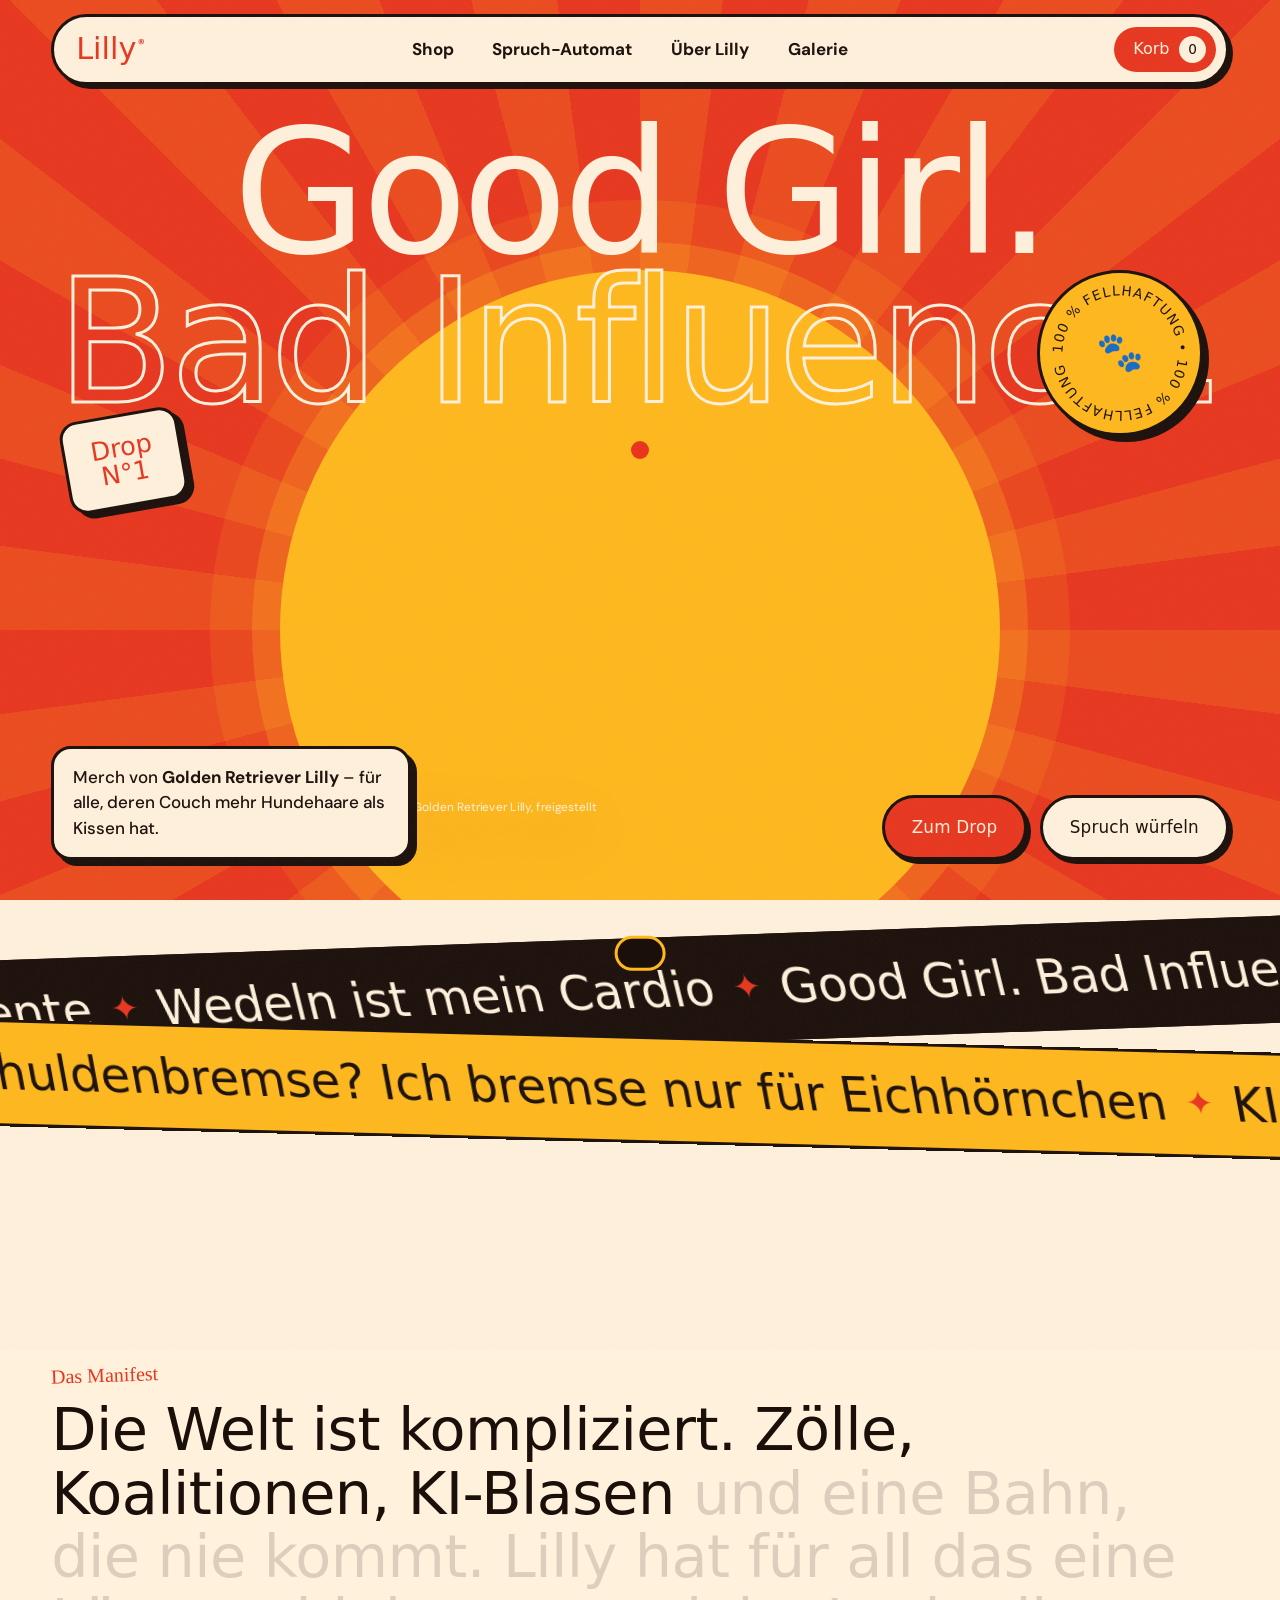
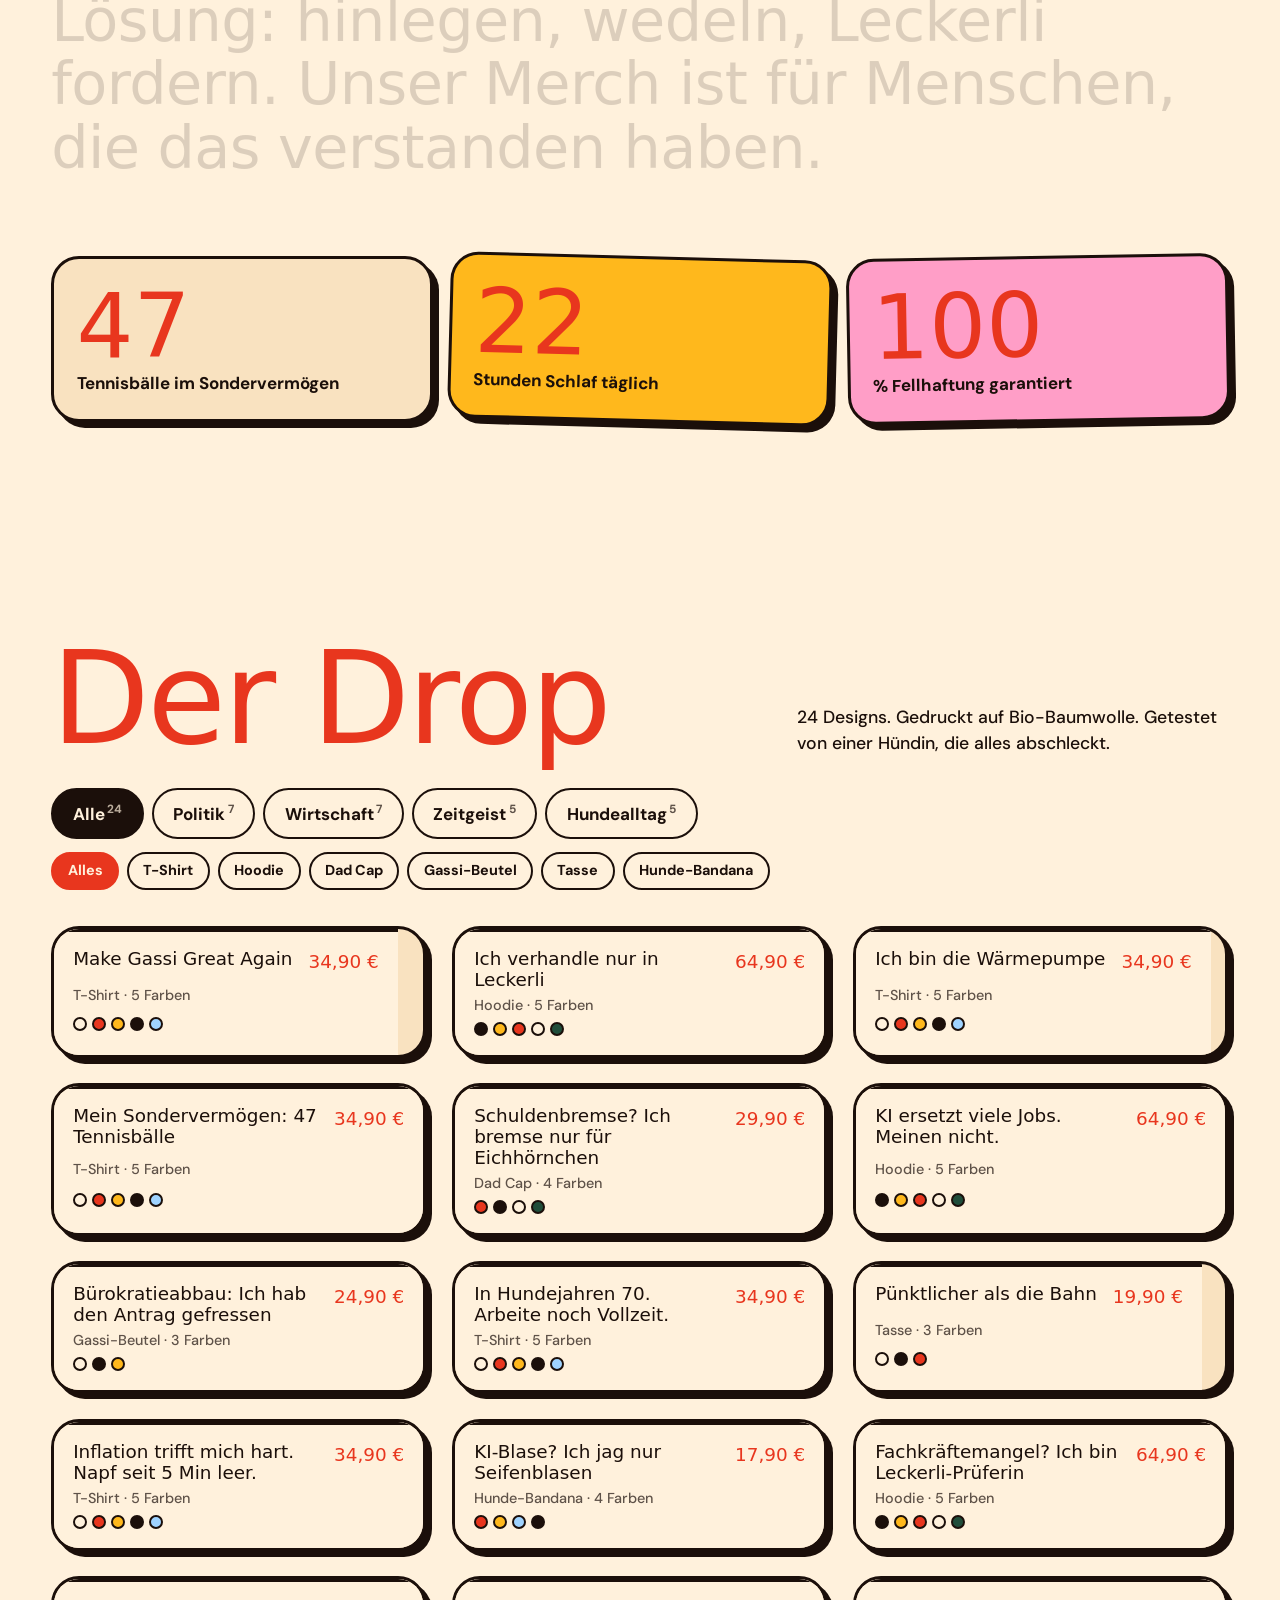
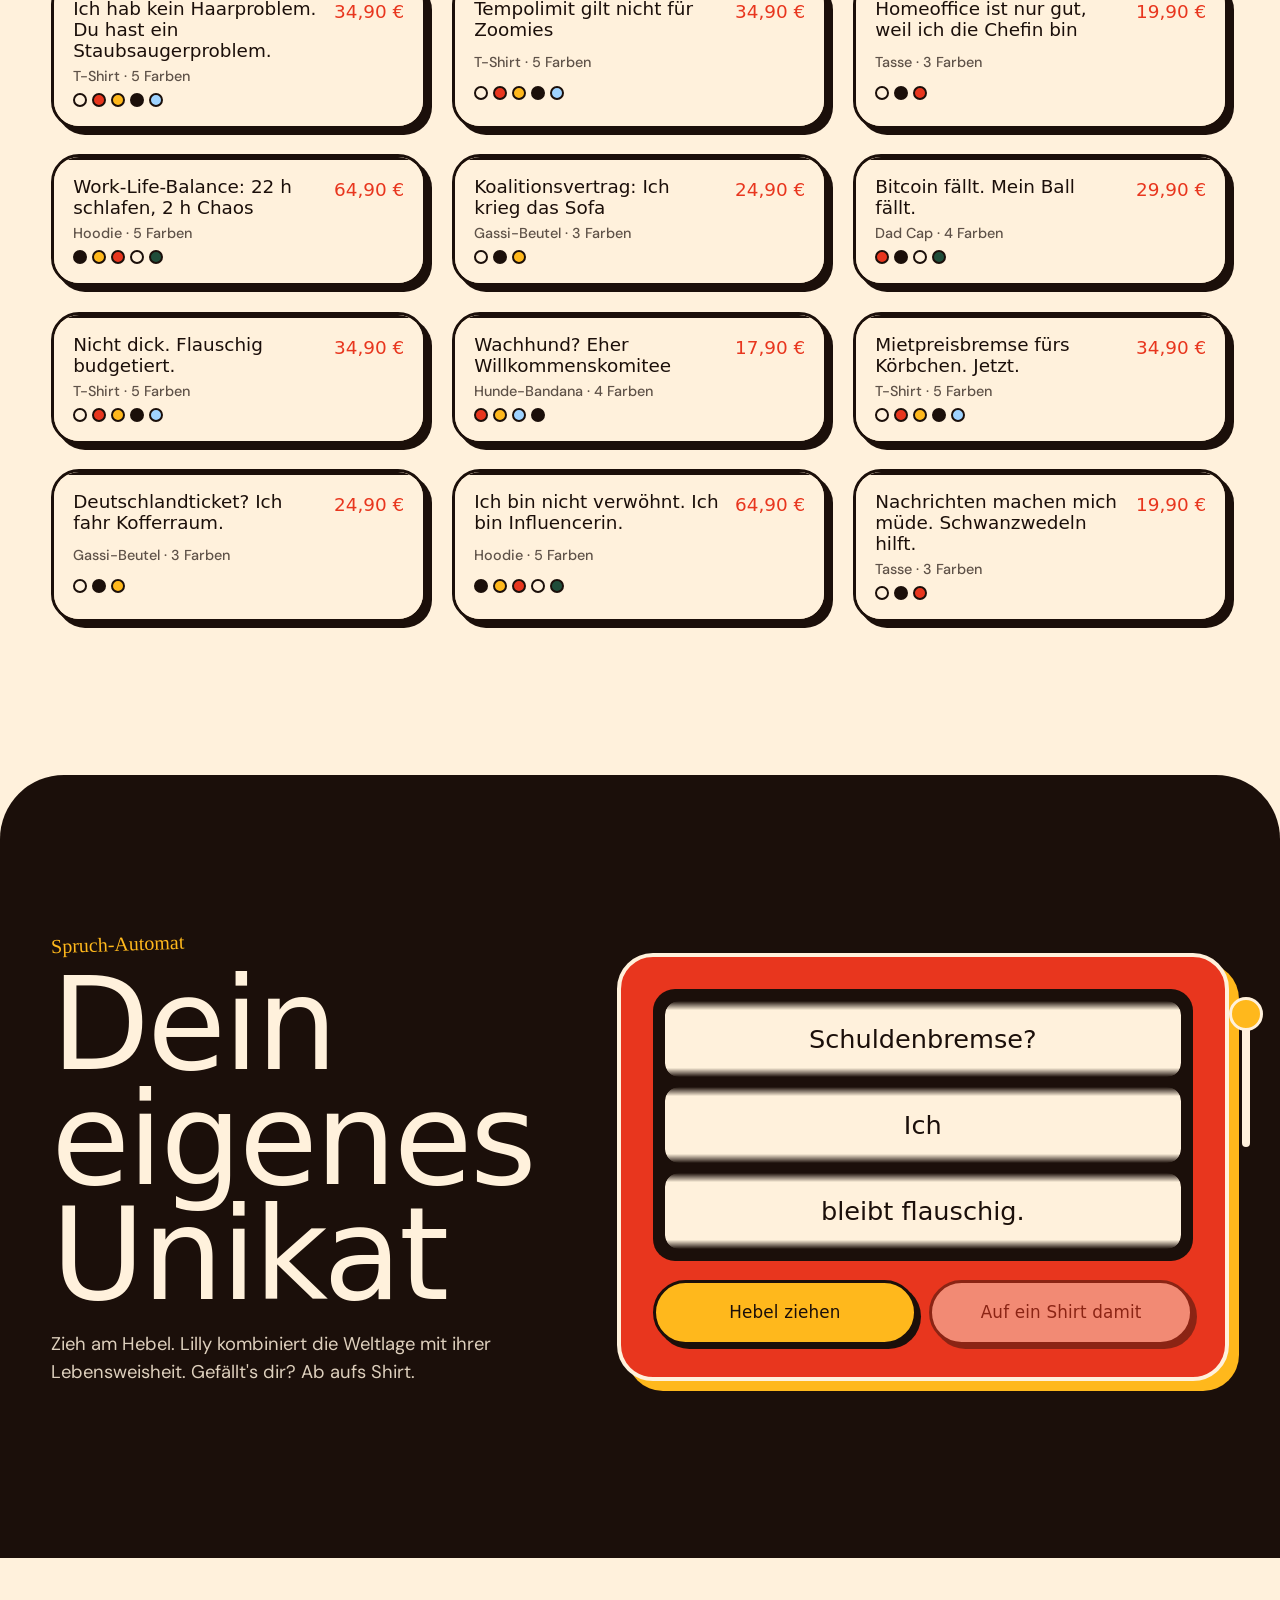
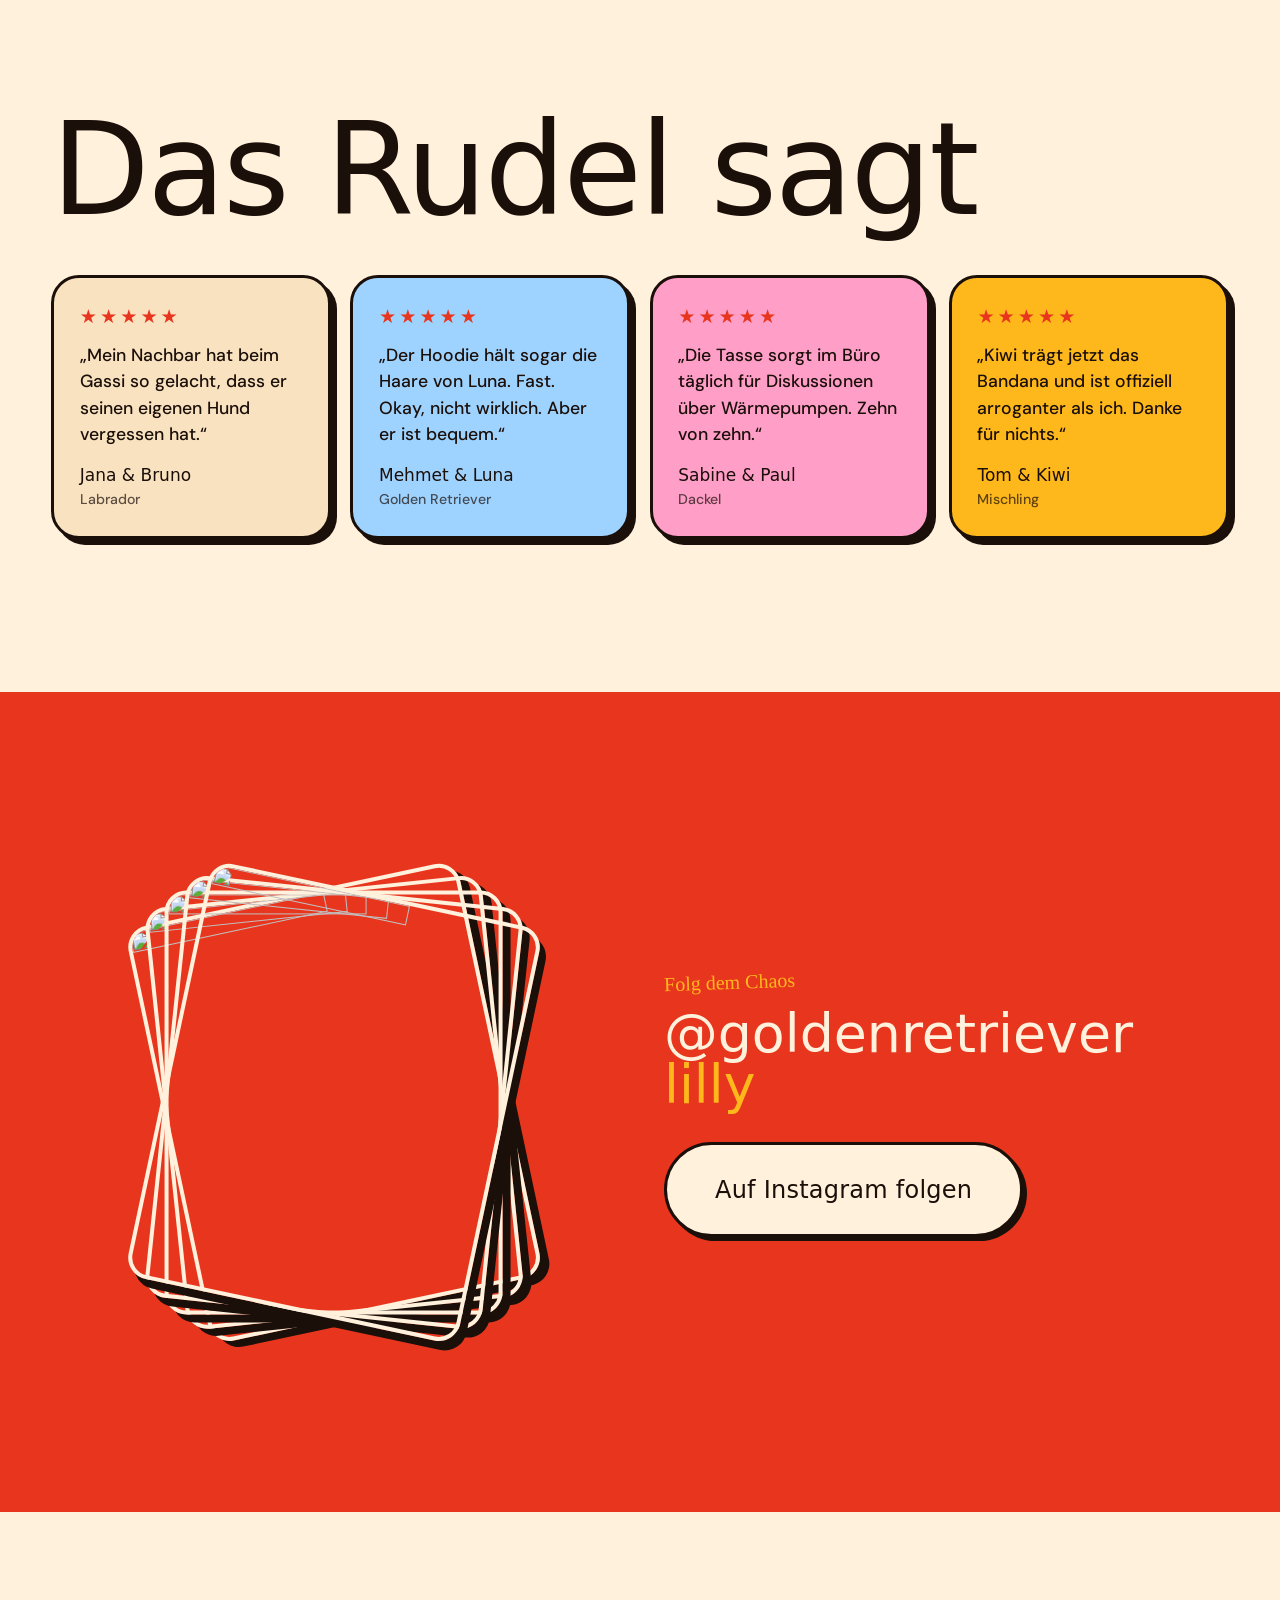
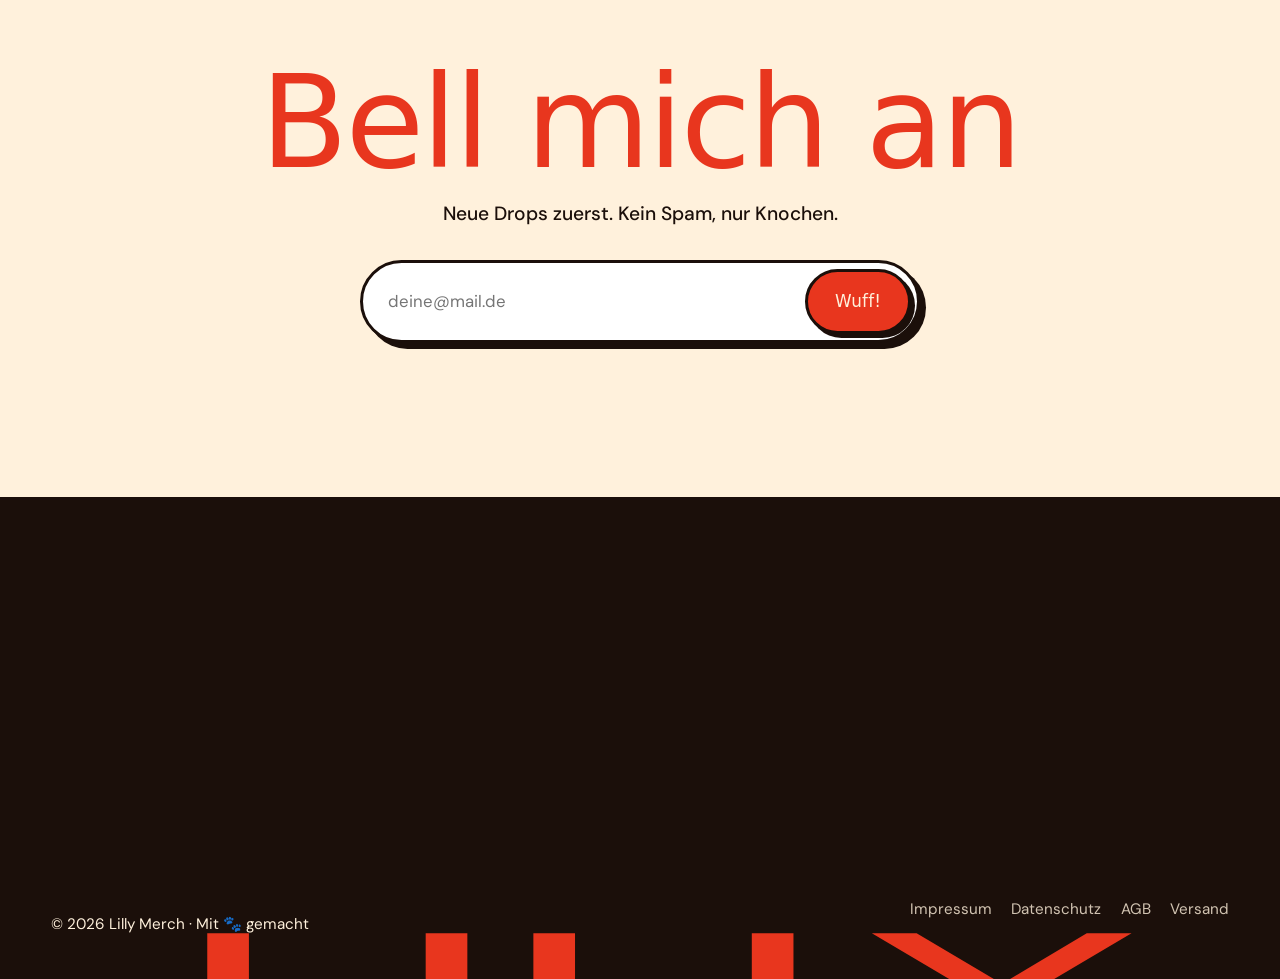
==== lilly/index.html @ 677a9529 "Add Lilly merch shop: animated one-page store for @goldenretriever lilly Golden-retriever merch site" ====
<!doctype html>
<html lang="de">
<head>
  <meta charset="utf-8" />
  <meta name="viewport" content="width=device-width, initial-scale=1, viewport-fit=cover" />
  <title>Lilly Merch – Good Girl. Bad Influence.</title>
  <meta name="description" content="Der Merch von Golden Retriever Lilly: T-Shirts, Hoodies, Caps, Tassen und Bandanas mit den witzigsten Sprüchen für Hundemenschen – zu Politik, Wirtschaft und Alltag." />
  <meta name="theme-color" content="#e8361e" />
  <meta property="og:title" content="Lilly Merch – Good Girl. Bad Influence." />
  <meta property="og:description" content="Merch so gut, dass sogar die Katze neidisch wird." />
  <meta property="og:image" content="https://i.ibb.co/BVXkFTfc/Projekt-Hintergrund-entfernen-9.png" />
  <link rel="preload" href="assets/fonts/bagel.woff2" as="font" type="font/woff2" crossorigin />
  <link rel="preload" href="assets/fonts/dmsans-500.woff2" as="font" type="font/woff2" crossorigin />
  <link rel="icon" href="data:image/svg+xml,%3Csvg xmlns='http://www.w3.org/2000/svg' viewBox='0 0 64 64'%3E%3Crect width='64' height='64' rx='18' fill='%23e8361e'/%3E%3Cg fill='%23fff1dc'%3E%3Cellipse cx='32' cy='42' rx='12' ry='10'/%3E%3Ccircle cx='17' cy='28' r='6'/%3E%3Ccircle cx='27' cy='19' r='6'/%3E%3Ccircle cx='38' cy='19' r='6'/%3E%3Ccircle cx='47' cy='28' r='6'/%3E%3C/g%3E%3C/svg%3E" />
  <link rel="stylesheet" href="assets/css/style.css" />
  <script>document.documentElement.classList.add("js")</script>
</head>
<body>
  <a class="skip" href="#shop">Zum Shop springen</a>

  <!-- Preloader ---------------------------------------------------------- -->
  <div class="loader" id="loader" aria-hidden="true">
    <div class="loader__paws">
      <span></span><span></span><span></span><span></span><span></span>
    </div>
    <p class="loader__text">Lilly schnüffelt noch…</p>
    <p class="loader__count"><span id="loaderCount">0</span>%</p>
  </div>

  <div class="cursor" aria-hidden="true"><span class="cursor__label"></span></div>
  <div class="grain" aria-hidden="true"></div>
  <div class="progress" aria-hidden="true"></div>

  <!-- Navigation --------------------------------------------------------- -->
  <header class="nav" id="nav">
    <a href="#top" class="logo" aria-label="Lilly Merch – nach oben">
      <span class="logo__word">Lilly</span><span class="logo__reg">®</span>
    </a>
    <nav class="nav__links" aria-label="Hauptnavigation">
      <a href="#shop" data-magnetic>Shop</a>
      <a href="#automat" data-magnetic>Spruch-Automat</a>
      <a href="#lilly" data-magnetic>Über Lilly</a>
      <a href="#galerie" data-magnetic>Galerie</a>
    </nav>
    <button class="cart-btn" id="cartOpen" aria-label="Warenkorb öffnen" data-magnetic>
      <span>Korb</span>
      <span class="cart-btn__count" id="cartCount">0</span>
    </button>
  </header>

  <main id="top">
    <!-- Hero ------------------------------------------------------------- -->
    <section class="hero" id="hero">
      <div class="hero__bg" aria-hidden="true">
        <span class="hero__sun"></span>
      </div>

      <h1 class="hero__title" aria-label="Good Girl. Bad Influence.">
        <span class="line"><span class="word" data-split>Good</span> <span class="word" data-split>Girl.</span></span>
        <span class="line line--outline"><span class="word" data-split>Bad</span> <span class="word" data-split>Influence.</span></span>
      </h1>

      <div class="hero__dog" id="heroDog">
        <img src="https://i.ibb.co/BVXkFTfc/Projekt-Hintergrund-entfernen-9.png" alt="Golden Retriever Lilly, freigestellt" width="900" height="900" fetchpriority="high" />
      </div>

      <div class="sticker sticker--one" aria-hidden="true">
        <svg viewBox="0 0 200 200"><defs><path id="circ" d="M100,100 m-72,0 a72,72 0 1,1 144,0 a72,72 0 1,1 -144,0"/></defs>
          <text><textPath href="#circ">100 % FELLHAFTUNG • 100 % FELLHAFTUNG • </textPath></text></svg>
        <span>🐾</span>
      </div>
      <div class="sticker sticker--two" aria-hidden="true">Drop<br/>N°1</div>

      <div class="hero__foot">
        <p class="hero__lede">Merch von <strong>Golden Retriever Lilly</strong> – für alle, deren Couch mehr Hundehaare als Kissen hat.</p>
        <div class="hero__cta">
          <a class="btn btn--primary" href="#shop" data-magnetic><span>Zum Drop</span></a>
          <a class="btn btn--ghost" href="#automat" data-magnetic><span>Spruch würfeln</span></a>
        </div>
      </div>
      <div class="scroll-hint" aria-hidden="true"><span>Scroll</span><i></i></div>
    </section>

    <!-- Laufband --------------------------------------------------------- -->
    <section class="marquee" aria-label="Sprüche">
      <div class="marquee__row" data-speed="1"><div class="marquee__track" id="ticker1"></div></div>
      <div class="marquee__row marquee__row--alt" data-speed="-1"><div class="marquee__track" id="ticker2"></div></div>
    </section>

    <!-- Intro / Manifest ------------------------------------------------- -->
    <section class="manifest" id="lilly">
      <p class="eyebrow">Das Manifest</p>
      <p class="manifest__text" id="manifestText">Die Welt ist kompliziert. Zölle, Koalitionen, KI-Blasen und eine Bahn, die nie kommt. Lilly hat für all das eine Lösung: hinlegen, wedeln, Leckerli fordern. Unser Merch ist für Menschen, die das verstanden haben.</p>
      <div class="manifest__stats">
        <div><strong data-count="47">0</strong><span>Tennisbälle im Sondervermögen</span></div>
        <div><strong data-count="22">0</strong><span>Stunden Schlaf täglich</span></div>
        <div><strong data-count="100">0</strong><span>% Fellhaftung garantiert</span></div>
      </div>
    </section>

    <!-- Shop --------------------------------------------------------------- -->
    <section class="shop" id="shop">
      <div class="shop__head">
        <h2 class="section-title"><span data-reveal>Der</span> <span data-reveal>Drop</span></h2>
        <p class="shop__sub">24 Designs. Gedruckt auf Bio-Baumwolle. Getestet von einer Hündin, die alles abschleckt.</p>
      </div>
      <div class="filters" role="tablist" aria-label="Kategorien" id="filters"></div>
      <div class="types" id="types" aria-label="Produktart"></div>
      <div class="grid" id="grid" aria-live="polite"></div>
    </section>

    <!-- Spruch-Automat --------------------------------------------------- -->
    <section class="automat" id="automat">
      <div class="automat__intro">
        <p class="eyebrow eyebrow--light">Spruch-Automat</p>
        <h2 class="section-title section-title--light">Dein eigenes<br/>Unikat</h2>
        <p>Zieh am Hebel. Lilly kombiniert die Weltlage mit ihrer Lebensweisheit. Gefällt's dir? Ab aufs Shirt.</p>
      </div>
      <div class="machine">
        <div class="machine__window">
          <div class="reel" data-reel="a"><div class="reel__strip"></div></div>
          <div class="reel" data-reel="b"><div class="reel__strip"></div></div>
          <div class="reel" data-reel="c"><div class="reel__strip"></div></div>
        </div>
        <div class="machine__controls">
          <button class="btn btn--mustard" id="spin" data-magnetic><span>Hebel ziehen</span></button>
          <button class="btn btn--cream" id="slotToShirt" disabled data-magnetic><span>Auf ein Shirt damit</span></button>
        </div>
        <button class="lever" id="lever" aria-label="Hebel ziehen"><span></span></button>
      </div>
    </section>

    <!-- Galerie (horizontal) -------------------------------------------- -->
    <section class="gallery" id="galerie">
      <div class="gallery__pin">
        <div class="gallery__head">
          <p class="eyebrow">Galerie</p>
          <h2 class="section-title">Lilly<br/>im Dienst</h2>
          <p>Unser Model arbeitet ausschließlich gegen Käse.</p>
        </div>
        <div class="gallery__track" id="galleryTrack"></div>
      </div>
    </section>

    <!-- Bewertungen ------------------------------------------------------ -->
    <section class="reviews" aria-labelledby="reviewsTitle">
      <h2 class="section-title" id="reviewsTitle"><span data-reveal>Das</span> <span data-reveal>Rudel</span> <span data-reveal>sagt</span></h2>
      <div class="reviews__grid" id="reviews"></div>
    </section>

    <!-- Instagram CTA ---------------------------------------------------- -->
    <section class="insta">
      <div class="insta__stack" id="instaStack" aria-hidden="true"></div>
      <div class="insta__copy">
        <p class="eyebrow eyebrow--light">Folg dem Chaos</p>
        <h2 class="insta__title">@goldenretriever<br/><em>lilly</em></h2>
        <a class="btn btn--cream btn--big" id="instaLink" href="#" target="_blank" rel="noopener" data-magnetic><span>Auf Instagram folgen</span></a>
      </div>
    </section>

    <!-- Newsletter -------------------------------------------------------- -->
    <section class="news">
      <h2 class="section-title"><span data-reveal>Bell</span> <span data-reveal>mich</span> <span data-reveal>an</span></h2>
      <p>Neue Drops zuerst. Kein Spam, nur Knochen.</p>
      <form class="news__form" id="newsForm">
        <label class="visually-hidden" for="newsMail">E-Mail-Adresse</label>
        <input id="newsMail" type="email" required placeholder="deine@mail.de" autocomplete="email" />
        <button class="btn btn--primary" type="submit"><span>Wuff!</span></button>
      </form>
      <p class="news__ok" id="newsOk" hidden>Angemeldet! Lilly hat sich deine Adresse gemerkt (auf einem Zettel, den sie gleich frisst).</p>
    </section>
  </main>

  <footer class="footer">
    <div class="footer__big" aria-hidden="true">LILLY</div>
    <div class="footer__row">
      <p>© 2026 Lilly Merch · Mit 🐾 gemacht</p>
      <nav aria-label="Rechtliches">
        <a href="#">Impressum</a>
        <a href="#">Datenschutz</a>
        <a href="#">AGB</a>
        <a href="#">Versand</a>
      </nav>
    </div>
  </footer>

  <!-- Produkt-Dialog ----------------------------------------------------- -->
  <dialog class="pdp" id="pdp" aria-labelledby="pdpTitle">
    <button class="pdp__close" data-close aria-label="Schließen">×</button>
    <div class="pdp__stage" id="pdpStage"></div>
    <div class="pdp__info">
      <p class="eyebrow" id="pdpType"></p>
      <h3 class="pdp__title" id="pdpTitle"></h3>
      <p class="pdp__sub" id="pdpSub"></p>
      <p class="pdp__price" id="pdpPrice"></p>
      <fieldset class="opt">
        <legend>Produkt</legend>
        <div class="chips" id="pdpTypes"></div>
      </fieldset>
      <fieldset class="opt">
        <legend>Farbe: <span id="pdpColorName"></span></legend>
        <div class="swatches" id="pdpColors"></div>
      </fieldset>
      <fieldset class="opt">
        <legend>Größe</legend>
        <div class="chips" id="pdpSizes"></div>
      </fieldset>
      <div class="pdp__buy">
        <div class="qty">
          <button type="button" id="qtyMinus" aria-label="Weniger">−</button>
          <output id="qty">1</output>
          <button type="button" id="qtyPlus" aria-label="Mehr">+</button>
        </div>
        <button class="btn btn--primary btn--grow" id="addToCart"><span>In den Korb</span></button>
      </div>
      <ul class="pdp__usp">
        <li>Bio-Baumwolle, fair produziert</li>
        <li>Print on Demand – nichts landet im Müll</li>
        <li>Versand in 3–5 Werktagen</li>
      </ul>
    </div>
  </dialog>

  <!-- Warenkorb ---------------------------------------------------------- -->
  <aside class="cart" id="cart" aria-label="Warenkorb" aria-hidden="true">
    <div class="cart__scrim" data-cart-close></div>
    <div class="cart__panel" role="dialog" aria-modal="true" aria-labelledby="cartTitle">
      <div class="cart__head">
        <h3 id="cartTitle">Dein Korb</h3>
        <button class="cart__close" data-cart-close aria-label="Warenkorb schließen">×</button>
      </div>
      <div class="cart__ship">
        <p id="shipText"></p>
        <div class="cart__bar"><span id="shipBar"></span></div>
      </div>
      <ul class="cart__items" id="cartItems"></ul>
      <div class="cart__empty" id="cartEmpty">
        <p>Noch leer. Wie Lillys Napf.</p>
        <a href="#shop" class="btn btn--primary" data-cart-close><span>Los, shoppen</span></a>
      </div>
      <div class="cart__foot" id="cartFoot">
        <div class="cart__sum"><span>Summe</span><strong id="cartTotal">0,00 €</strong></div>
        <button class="btn btn--primary btn--grow" id="checkout"><span>Zur Kasse</span></button>
        <p class="cart__note">Inkl. MwSt. · Versand berechnet an der Kasse</p>
      </div>
    </div>
  </aside>

  <div class="toast" id="toast" role="status" aria-live="polite"></div>
  <canvas class="confetti" id="confetti" aria-hidden="true"></canvas>

  <script src="assets/vendor/gsap.min.js" defer></script>
  <script src="assets/vendor/ScrollTrigger.min.js" defer></script>
  <script src="assets/vendor/lenis.min.js" defer></script>
  <script src="assets/js/data.js" defer></script>
  <script src="assets/js/mockups.js" defer></script>
  <script src="assets/js/main.js" defer></script>
</body>
</html>
---- lilly/assets/css/style.css ----
/* =====================================================================
   Lilly Merch – Stylesheet
   Farbwelt: Ketchup-Rot, Senfgelb, Creme, Röstbraun (Burger-Shop-Optik)
   ===================================================================== */

@font-face { font-family: "Bagel"; src: url("../fonts/bagel.woff2") format("woff2"); font-display: swap; }
@font-face { font-family: "DM Sans"; src: url("../fonts/dmsans-400.woff2") format("woff2"); font-weight: 400; font-display: swap; }
@font-face { font-family: "DM Sans"; src: url("../fonts/dmsans-500.woff2") format("woff2"); font-weight: 500; font-display: swap; }
@font-face { font-family: "DM Sans"; src: url("../fonts/dmsans-700.woff2") format("woff2"); font-weight: 700; font-display: swap; }
@font-face { font-family: "Marker"; src: url("../fonts/marker.woff2") format("woff2"); font-display: swap; }

:root {
  --red: #e8361e;
  --red-deep: #b9240f;
  --mustard: #ffb81c;
  --cream: #fff1dc;
  --cream-2: #f9e2c0;
  --ink: #1b0f0a;
  --brown: #3a1f12;
  --sky: #9fd3ff;
  --pink: #ff9ec7;

  --display: "Bagel", "Arial Black", system-ui, sans-serif;
  --body: "DM Sans", system-ui, -apple-system, "Segoe UI", sans-serif;
  --hand: "Marker", "Comic Sans MS", cursive;

  --radius: 28px;
  --gutter: clamp(16px, 4vw, 56px);
  --ease: cubic-bezier(.22, 1, .36, 1);
  --bounce: cubic-bezier(.34, 1.56, .64, 1);
  --shadow: 6px 6px 0 var(--ink);
}

*, *::before, *::after { box-sizing: border-box; }
html { -webkit-text-size-adjust: 100%; }
html.lenis, html.lenis body { height: auto; }
.lenis.lenis-smooth { scroll-behavior: auto !important; }
.lenis.lenis-stopped { overflow: hidden; }

body {
  margin: 0;
  background: var(--cream);
  color: var(--ink);
  font-family: var(--body);
  font-size: 17px;
  line-height: 1.5;
  overflow-x: hidden;
  -webkit-font-smoothing: antialiased;
}
body.is-loading { overflow: hidden; }

img { display: block; max-width: 100%; }
a { color: inherit; }
button { font: inherit; color: inherit; cursor: pointer; }
::selection { background: var(--mustard); color: var(--ink); }

.skip { position: fixed; left: 12px; top: -60px; z-index: 999; background: var(--ink); color: var(--cream); padding: 10px 16px; border-radius: 12px; }
.skip:focus { top: 12px; }
.visually-hidden { position: absolute; width: 1px; height: 1px; overflow: hidden; clip: rect(0 0 0 0); white-space: nowrap; }

:focus-visible { outline: 3px solid var(--red); outline-offset: 3px; border-radius: 8px; }

/* ---------- Typo-Bausteine ---------- */
.eyebrow {
  font-family: var(--hand);
  font-size: 1.25rem;
  color: var(--red);
  margin: 0 0 .5rem;
  transform: rotate(-2deg);
  display: inline-block;
}
.eyebrow--light { color: var(--mustard); }

.section-title {
  font-family: var(--display);
  font-weight: 400;
  font-size: clamp(3rem, 10vw, 9rem);
  line-height: .9;
  letter-spacing: -.02em;
  margin: 0;
}
.section-title--light { color: var(--cream); }
[data-reveal] { display: inline-block; }

/* ---------- Buttons ---------- */
.btn {
  --bg: var(--ink);
  --fg: var(--cream);
  position: relative;
  display: inline-flex;
  align-items: center;
  justify-content: center;
  gap: .5em;
  padding: 1em 1.6em;
  border: 3px solid var(--ink);
  border-radius: 999px;
  background: var(--bg);
  color: var(--fg);
  font-family: var(--display);
  font-size: 1.05rem;
  letter-spacing: .01em;
  text-decoration: none;
  overflow: hidden;
  isolation: isolate;
  box-shadow: 4px 4px 0 var(--ink);
  transition: box-shadow .25s var(--ease), translate .25s var(--ease);
}
.btn::before {
  content: "";
  position: absolute;
  inset: 0;
  z-index: -1;
  background: var(--hover, var(--mustard));
  border-radius: inherit;
  transform: translateY(101%);
  transition: transform .45s var(--ease);
}
.btn:hover::before { transform: translateY(0); }
.btn:hover { --fg: var(--ink); color: var(--ink); }
.btn:active { box-shadow: 0 0 0 var(--ink); translate: 4px 4px; }
.btn:disabled { opacity: .45; cursor: not-allowed; }
.btn:disabled::before { display: none; }
.btn span { pointer-events: none; }
.btn--primary { --bg: var(--red); --fg: var(--cream); }
.btn--ghost { --bg: var(--cream); --fg: var(--ink); --hover: var(--pink); }
.btn--mustard { --bg: var(--mustard); --fg: var(--ink); --hover: var(--cream); }
.btn--cream { --bg: var(--cream); --fg: var(--ink); --hover: var(--mustard); }
.btn--big { font-size: clamp(1.1rem, 2vw, 1.5rem); padding: 1.1em 2em; }
.btn--grow { flex: 1; }

/* ---------- Preloader ---------- */
.loader {
  position: fixed;
  inset: 0;
  z-index: 200;
  display: grid;
  place-content: center;
  justify-items: center;
  gap: 1rem;
  background: var(--red);
  color: var(--cream);
}
.js .loader { display: grid; }
html:not(.js) .loader { display: none; }
.loader__paws { display: flex; gap: 18px; height: 60px; align-items: flex-end; }
.loader__paws span {
  width: 34px; height: 34px;
  background: no-repeat center/contain url("data:image/svg+xml,%3Csvg xmlns='http://www.w3.org/2000/svg' viewBox='0 0 64 64'%3E%3Cg fill='%23fff1dc'%3E%3Cellipse cx='32' cy='44' rx='13' ry='11'/%3E%3Ccircle cx='15' cy='29' r='6.5'/%3E%3Ccircle cx='26' cy='18' r='6.5'/%3E%3Ccircle cx='38' cy='18' r='6.5'/%3E%3Ccircle cx='49' cy='29' r='6.5'/%3E%3C/g%3E%3C/svg%3E");
  opacity: 0;
  animation: paw 1.6s infinite;
}
.loader__paws span:nth-child(odd) { transform: translateY(-18px) rotate(-12deg); }
.loader__paws span:nth-child(even) { transform: rotate(12deg); }
.loader__paws span:nth-child(2) { animation-delay: .2s; }
.loader__paws span:nth-child(3) { animation-delay: .4s; }
.loader__paws span:nth-child(4) { animation-delay: .6s; }
.loader__paws span:nth-child(5) { animation-delay: .8s; }
@keyframes paw { 0%, 100% { opacity: 0; } 20%, 60% { opacity: 1; } }
.loader__text { font-family: var(--hand); font-size: 1.4rem; margin: 0; }
.loader__count { font-family: var(--display); font-size: clamp(4rem, 14vw, 10rem); margin: 0; line-height: 1; }

/* ---------- Cursor, Grain, Progress ---------- */
.cursor {
  position: fixed;
  left: 0; top: 0;
  z-index: 150;
  width: 18px; height: 18px;
  margin: -9px 0 0 -9px;
  border-radius: 50%;
  background: var(--red);
  pointer-events: none;
  display: grid;
  place-items: center;
  transition: width .35s var(--ease), height .35s var(--ease), margin .35s var(--ease), background .3s;
  mix-blend-mode: normal;
}
.cursor__label { font-family: var(--display); font-size: .85rem; color: var(--cream); opacity: 0; transition: opacity .2s; white-space: nowrap; }
.cursor.is-big { width: 96px; height: 96px; margin: -48px 0 0 -48px; background: var(--ink); }
.cursor.is-big .cursor__label { opacity: 1; }
.cursor.is-hover { width: 54px; height: 54px; margin: -27px 0 0 -27px; background: rgba(232, 54, 30, .25); }
@media (hover: none), (pointer: coarse) { .cursor { display: none; } }

.grain {
  position: fixed; inset: -50%;
  z-index: 140;
  pointer-events: none;
  opacity: .06;
  background-image: url("data:image/svg+xml,%3Csvg xmlns='http://www.w3.org/2000/svg' width='160' height='160'%3E%3Cfilter id='n'%3E%3CfeTurbulence type='fractalNoise' baseFrequency='.9' numOctaves='2' stitchTiles='stitch'/%3E%3C/filter%3E%3Crect width='100%25' height='100%25' filter='url(%23n)'/%3E%3C/svg%3E");
  animation: grain 1s steps(6) infinite;
}
@keyframes grain { 0% { transform: translate(0, 0); } 33% { transform: translate(-3%, 2%); } 66% { transform: translate(2%, -3%); } 100% { transform: translate(0, 0); } }

.progress {
  position: fixed; left: 0; top: 0; right: 0;
  height: 5px;
  z-index: 120;
  background: var(--mustard);
  transform-origin: 0 50%;
  transform: scaleX(var(--p, 0));
}

/* ---------- Navigation ---------- */
.nav {
  position: fixed;
  top: 14px; left: var(--gutter); right: var(--gutter);
  z-index: 100;
  display: flex;
  align-items: center;
  justify-content: space-between;
  gap: 1rem;
  padding: 10px 10px 10px 22px;
  background: var(--cream);
  border: 3px solid var(--ink);
  border-radius: 999px;
  box-shadow: 4px 4px 0 var(--ink);
  transition: transform .5s var(--ease);
}
.js .nav:not(.is-in), .nav.is-hidden { transform: translateY(-160%); }
.logo { display: inline-flex; align-items: flex-start; text-decoration: none; color: var(--red); }
.logo__word { font-family: var(--display); font-size: 1.9rem; line-height: 1; }
.logo__reg { font-size: .8rem; font-weight: 700; margin-left: 2px; }
.nav__links { display: flex; gap: .3rem; }
.nav__links a {
  padding: .55em 1em;
  border-radius: 999px;
  font-weight: 700;
  text-decoration: none;
  transition: background .25s, color .25s;
}
.nav__links a:hover { background: var(--ink); color: var(--cream); }
.cart-btn {
  display: inline-flex; align-items: center; gap: .6em;
  padding: .55em .6em .55em 1.2em;
  background: var(--red); color: var(--cream);
  border: 0; border-radius: 999px;
  font-family: var(--display); font-size: 1rem;
}
.cart-btn__count {
  display: grid; place-items: center;
  min-width: 2em; height: 2em;
  background: var(--cream); color: var(--ink);
  border-radius: 999px;
  font-size: .85rem;
}
.cart-btn.is-bump { animation: bump .6s var(--bounce); }
@keyframes bump { 30% { transform: scale(1.25) rotate(-6deg); } 60% { transform: scale(.92) rotate(3deg); } }
@media (max-width: 760px) {
  .nav__links { display: none; }
  .nav { padding-left: 18px; }
}

/* ---------- Hero ---------- */
.hero {
  position: relative;
  min-height: 100svh;
  padding: 120px var(--gutter) 40px;
  display: grid;
  grid-template-rows: 1fr auto;
  overflow: hidden;
  background: var(--red);
  color: var(--cream);
  isolation: isolate;
}
.hero__bg { position: absolute; inset: 0; z-index: -1; overflow: hidden; }
.hero__bg::before {
  content: "";
  position: absolute; inset: 0;
  background:
    repeating-conic-gradient(from 0deg at 50% 70%, rgba(255,184,28,.16) 0 7.5deg, transparent 7.5deg 15deg);
  animation: rays 60s linear infinite;
}
@keyframes rays { to { transform: rotate(360deg); } }
.hero__sun {
  position: absolute;
  left: 50%; top: 70%;
  width: min(70vw, 720px); aspect-ratio: 1;
  translate: -50% -50%;
  border-radius: 50%;
  background: var(--mustard);
  box-shadow: 0 0 0 28px rgba(255,184,28,.25), 0 0 0 70px rgba(255,184,28,.12);
}
.hero__title {
  position: relative;
  margin: 0;
  font-family: var(--display);
  font-weight: 400;
  font-size: clamp(3.4rem, 13.5vw, 15rem);
  line-height: .86;
  letter-spacing: -.03em;
  text-align: center;
  align-self: start;
  pointer-events: none;
}
.hero__title .line { display: block; white-space: nowrap; }
.hero__title .line--outline { color: transparent; -webkit-text-stroke: 3px var(--cream); position: relative; z-index: 3; }
.hero__title .word { display: inline-block; }
.char { display: inline-block; will-change: transform; }

.hero__dog {
  position: absolute;
  left: 50%; bottom: 0;
  z-index: 2;
  width: min(78vw, 680px);
  translate: -50% 0;
  pointer-events: none;
}
.hero__dog img { width: 100%; height: auto; filter: drop-shadow(0 30px 40px rgba(27,15,10,.35)); }

.sticker {
  position: absolute;
  z-index: 4;
  display: grid; place-items: center;
}
.sticker--one {
  right: 6vw; top: 30%;
  width: clamp(110px, 13vw, 180px); aspect-ratio: 1;
  background: var(--mustard);
  color: var(--ink);
  border: 3px solid var(--ink);
  border-radius: 50%;
  box-shadow: var(--shadow);
}
.sticker--one svg { position: absolute; inset: 0; width: 100%; height: 100%; animation: rays 14s linear infinite; }
.sticker--one text { font-family: var(--display); font-size: 17px; letter-spacing: 1.5px; fill: var(--ink); }
.sticker--one span { font-size: clamp(1.8rem, 3vw, 2.6rem); }
.sticker--two {
  left: 5vw; top: 46%;
  padding: .7em 1em;
  background: var(--cream);
  color: var(--red);
  border: 3px solid var(--ink);
  border-radius: 18px;
  box-shadow: var(--shadow);
  font-family: var(--display);
  font-size: clamp(1.1rem, 2vw, 1.7rem);
  line-height: 1;
  text-align: center;
  rotate: -10deg;
}

.hero__foot {
  position: relative;
  z-index: 5;
  display: flex;
  flex-wrap: wrap;
  align-items: flex-end;
  justify-content: space-between;
  gap: 1.2rem;
}
.hero__lede {
  max-width: 30ch;
  margin: 0;
  padding: 1rem 1.2rem;
  background: var(--cream);
  color: var(--ink);
  border: 3px solid var(--ink);
  border-radius: 20px;
  box-shadow: var(--shadow);
  font-weight: 500;
}
.hero__cta { display: flex; flex-wrap: wrap; gap: .8rem; }
.scroll-hint {
  position: absolute; left: 50%; bottom: 18px; z-index: 5;
  translate: -50% 0;
  display: none;
}
@media (max-width: 760px) {
  .hero { padding-top: 110px; }
  .hero__dog { width: 112vw; bottom: 140px; }
  .sticker--one { top: auto; bottom: 360px; right: 4vw; }
  .sticker--two { top: 34%; }
  .hero__foot { flex-direction: column; align-items: stretch; }
  .hero__lede { max-width: none; }
  .hero__cta .btn { flex: 1; white-space: nowrap; padding-inline: 1em; }
}

/* ---------- Laufband ---------- */
.marquee {
  position: relative;
  z-index: 3;
  padding: 2.4rem 0;
  background: var(--cream);
  overflow: hidden;
}
.marquee__row {
  background: var(--ink);
  color: var(--cream);
  padding: .9rem 0;
  rotate: -2deg;
  margin-inline: -4vw;
  border-block: 3px solid var(--ink);
}
.marquee__row--alt { background: var(--mustard); color: var(--ink); rotate: 1.5deg; margin-top: -.6rem; }
.marquee__track { display: flex; width: max-content; will-change: transform; }
.marquee__track span {
  display: inline-flex; align-items: center; gap: 1.2rem;
  padding-right: 1.2rem;
  font-family: var(--display);
  font-size: clamp(1.6rem, 4vw, 3rem);
  white-space: nowrap;
}
.marquee__track span::after { content: "✦"; color: var(--red); font-size: .7em; }

/* ---------- Manifest ---------- */
.manifest {
  padding: clamp(80px, 14vw, 180px) var(--gutter);
  max-width: 1400px;
  margin: 0 auto;
}
.manifest__text {
  margin: 0;
  font-family: var(--display);
  font-size: clamp(1.9rem, 4.6vw, 4.4rem);
  line-height: 1.08;
  letter-spacing: -.01em;
}
.manifest__text .w { opacity: .15; transition: none; }
html:not(.js) .manifest__text .w, .no-anim .manifest__text .w { opacity: 1; }
.manifest__stats {
  display: grid;
  grid-template-columns: repeat(3, 1fr);
  gap: 1rem;
  margin-top: clamp(40px, 6vw, 80px);
}
.manifest__stats div {
  padding: 1.4rem;
  border: 3px solid var(--ink);
  border-radius: var(--radius);
  background: var(--cream-2);
  box-shadow: var(--shadow);
}
.manifest__stats div:nth-child(2) { background: var(--mustard); rotate: 1.5deg; }
.manifest__stats div:nth-child(3) { background: var(--pink); rotate: -1deg; }
.manifest__stats strong { display: block; font-family: var(--display); font-weight: 400; font-size: clamp(3rem, 7vw, 6rem); line-height: 1; color: var(--red); }
.manifest__stats span { font-weight: 700; }
@media (max-width: 760px) { .manifest__stats { grid-template-columns: 1fr; } }

/* ---------- Shop ---------- */
.shop { padding: 40px var(--gutter) clamp(80px, 12vw, 160px); max-width: 1600px; margin: 0 auto; }
.shop__head { display: flex; flex-wrap: wrap; align-items: flex-end; justify-content: space-between; gap: 1rem 3rem; margin-bottom: 2rem; }
.shop__head .section-title { color: var(--red); }
.shop__sub { max-width: 36ch; margin: 0; font-weight: 500; font-size: 1.1rem; }

.filters, .types { display: flex; flex-wrap: wrap; gap: .5rem; margin-bottom: .8rem; }
.types { margin-bottom: 2.2rem; }
.pill {
  position: relative;
  padding: .6em 1.15em;
  border: 2.5px solid var(--ink);
  border-radius: 999px;
  background: transparent;
  font-weight: 700;
  transition: background .25s, color .25s, transform .25s var(--bounce);
}
.pill:hover { transform: translateY(-2px); }
.pill[aria-selected="true"], .pill[aria-pressed="true"] { background: var(--ink); color: var(--cream); }
.pill--small { font-size: .9rem; padding: .45em 1em; border-width: 2px; }
.pill--small[aria-pressed="true"] { background: var(--red); border-color: var(--red); }
.pill sup { font-size: .7em; margin-left: .2em; opacity: .7; }

.grid {
  display: grid;
  grid-template-columns: repeat(auto-fill, minmax(min(100%, 290px), 1fr));
  gap: clamp(16px, 2vw, 28px);
}
.card {
  --tilt-x: 0deg; --tilt-y: 0deg;
  position: relative;
  display: flex;
  flex-direction: column;
  border: 3px solid var(--ink);
  border-radius: var(--radius);
  background: var(--cream-2);
  box-shadow: var(--shadow);
  overflow: hidden;
  cursor: pointer;
  transform: perspective(900px) rotateX(var(--tilt-x)) rotateY(var(--tilt-y));
  transition: transform .5s var(--ease), box-shadow .3s var(--ease);
  text-align: left;
  padding: 0;
}
.card:hover { box-shadow: 10px 10px 0 var(--ink); }
.card__stage {
  position: relative;
  aspect-ratio: 1 / 1;
  display: grid;
  place-items: center;
  overflow: hidden;
  background: var(--stage, var(--mustard));
}
.card__stage::before {
  content: "";
  position: absolute; inset: 0;
  background: radial-gradient(circle at var(--mx, 50%) var(--my, 50%), rgba(255,255,255,.55), transparent 45%);
  opacity: 0;
  transition: opacity .3s;
}
.card:hover .card__stage::before { opacity: 1; }
.card__stage .mock { width: 82%; transition: transform .6s var(--ease); }
.card:hover .card__stage .mock { transform: scale(1.06) rotate(-2deg); }
.card__badge {
  position: absolute; top: 14px; left: 14px; z-index: 2;
  padding: .35em .8em;
  background: var(--ink); color: var(--mustard);
  border-radius: 999px;
  font-family: var(--display); font-size: .8rem;
  rotate: -4deg;
}
.card__quick {
  position: absolute; right: 14px; bottom: 14px; z-index: 2;
  width: 52px; height: 52px;
  display: grid; place-items: center;
  background: var(--red); color: var(--cream);
  border: 3px solid var(--ink);
  border-radius: 50%;
  font-size: 1.7rem; line-height: 1;
  transform: scale(0) rotate(-90deg);
  transition: transform .45s var(--bounce);
}
.card:hover .card__quick, .card:focus-visible .card__quick { transform: scale(1) rotate(0); }
@media (hover: none) { .card__quick { transform: none; } }
.card__body {
  display: grid;
  grid-template-columns: 1fr auto;
  gap: .3rem 1rem;
  padding: 1rem 1.2rem 1.2rem;
  border-top: 3px solid var(--ink);
  background: var(--cream);
  flex: 1;
}
.card__title { margin: 0; font-family: var(--display); font-weight: 400; font-size: 1.15rem; line-height: 1.15; }
.card__price { font-family: var(--display); color: var(--red); font-size: 1.15rem; white-space: nowrap; }
.card__meta { grid-column: 1 / -1; margin: 0; font-size: .9rem; font-weight: 500; opacity: .7; }
.card__dots { display: flex; gap: 5px; grid-column: 1 / -1; }
.card__dots i { width: 14px; height: 14px; border-radius: 50%; border: 2px solid var(--ink); }
.card.is-entering { opacity: 0; }

/* ---------- Mockups ---------- */
.mock {
  position: relative;
  container-type: inline-size;
  aspect-ratio: 400 / 440;
  filter: drop-shadow(0 18px 18px rgba(27,15,10,.25));
}
.mock__svg { position: absolute; inset: 0; width: 100%; height: 100%; overflow: visible; }
.print {
  position: absolute;
  display: flex;
  flex-direction: column;
  align-items: center;
  justify-content: center;
  gap: 1.2cqw;
  color: var(--print-ink, var(--ink));
  text-align: center;
}
.print__paw { width: 7cqw; height: 7cqw; flex: none; }
.print__top {
  margin: 0;
  font-family: var(--display);
  line-height: .98;
  letter-spacing: -.01em;
  text-wrap: balance;
}
.print__sub { margin: 0; font-family: var(--hand); font-size: 2.6cqw; line-height: 1.1; opacity: .85; text-wrap: balance; }

/* ---------- Spruch-Automat ---------- */
.automat {
  position: relative;
  display: grid;
  grid-template-columns: minmax(0, 1fr) minmax(0, 1.25fr);
  gap: clamp(32px, 6vw, 90px);
  align-items: center;
  padding: clamp(80px, 12vw, 160px) var(--gutter);
  background: var(--ink);
  color: var(--cream);
  border-radius: clamp(28px, 5vw, 64px) clamp(28px, 5vw, 64px) 0 0;
}
.automat__intro p:last-child { font-size: 1.15rem; max-width: 40ch; opacity: .85; }
.machine {
  position: relative;
  padding: clamp(18px, 3vw, 32px);
  background: var(--red);
  border: 4px solid var(--cream);
  border-radius: 36px;
  box-shadow: 10px 10px 0 var(--mustard);
}
.machine__window {
  display: grid;
  gap: 10px;
  padding: 12px;
  background: var(--ink);
  border-radius: 22px;
}
.reel {
  position: relative;
  height: 76px;
  overflow: hidden;
  background: var(--cream);
  border-radius: 14px;
  mask-image: linear-gradient(transparent, #000 12%, #000 88%, transparent);
  -webkit-mask-image: linear-gradient(transparent, #000 12%, #000 88%, transparent);
}
.reel__strip { will-change: transform; }
.reel__strip div {
  height: 76px;
  display: grid;
  place-items: center;
  padding: 0 1rem;
  color: var(--ink);
  font-family: var(--display);
  font-size: clamp(1rem, 2.3vw, 1.6rem);
  text-align: center;
  line-height: 1.05;
}
.machine__controls { display: flex; flex-wrap: wrap; gap: .8rem; margin-top: 1.2rem; }
.machine__controls .btn { flex: 1 1 200px; }
.lever {
  position: absolute;
  right: -34px; top: 40px;
  width: 26px; height: 150px;
  padding: 0;
  border: 0;
  background: transparent;
  transform-origin: 50% 100%;
}
.lever::before { content: ""; position: absolute; left: 9px; top: 20px; width: 8px; height: 130px; background: var(--cream); border-radius: 4px; }
.lever span { position: absolute; left: -4px; top: 0; width: 34px; height: 34px; border-radius: 50%; background: var(--mustard); border: 3px solid var(--cream); }
.lever.is-pulled { animation: pull .7s var(--ease); }
@keyframes pull { 40% { transform: scaleY(-.6); } }
@media (max-width: 900px) {
  .automat { grid-template-columns: 1fr; }
  .lever { display: none; }
}

/* ---------- Galerie ---------- */
.gallery { background: var(--mustard); overflow: hidden; }
.gallery__pin {
  min-height: 100svh;
  display: flex;
  align-items: center;
  gap: clamp(24px, 4vw, 60px);
  padding: 100px 0 60px var(--gutter);
}
.gallery__head { flex: 0 0 min(80vw, 380px); }
.gallery__head p:last-child { font-weight: 500; font-size: 1.1rem; max-width: 26ch; }
.gallery__track { display: flex; gap: clamp(16px, 2vw, 28px); will-change: transform; padding-right: var(--gutter); }
.polaroid {
  flex: 0 0 auto;
  width: clamp(240px, 26vw, 400px);
  margin: 0;
  padding: 12px 12px 0;
  background: var(--cream);
  border: 3px solid var(--ink);
  border-radius: 18px;
  box-shadow: var(--shadow);
  rotate: var(--r, 0deg);
  transition: rotate .5s var(--bounce), scale .5s var(--bounce);
}
.polaroid:hover { rotate: 0deg; scale: 1.04; z-index: 2; }
.polaroid img { width: 100%; aspect-ratio: 4 / 5; object-fit: cover; border-radius: 10px; background: var(--cream-2); }
.polaroid figcaption { padding: .7rem .2rem .9rem; font-family: var(--hand); font-size: 1.15rem; }
@media (max-width: 760px) {
  .gallery__pin { flex-direction: column; align-items: stretch; padding-right: 0; min-height: 0; }
  .gallery__head { flex: none; padding-right: var(--gutter); }
  .gallery__track { overflow-x: auto; scroll-snap-type: x mandatory; padding-bottom: 20px; }
  .polaroid { width: 74vw; scroll-snap-align: center; }
}

/* ---------- Bewertungen ---------- */
.reviews { padding: clamp(80px, 12vw, 160px) var(--gutter); max-width: 1500px; margin: 0 auto; }
.reviews .section-title { margin-bottom: 3rem; }
.reviews__grid { display: grid; grid-template-columns: repeat(auto-fit, minmax(min(100%, 280px), 1fr)); gap: 1.2rem; }
.review {
  margin: 0;
  padding: 1.6rem;
  border: 3px solid var(--ink);
  border-radius: var(--radius);
  background: var(--cream-2);
  box-shadow: var(--shadow);
}
.review:nth-child(4n+2) { background: var(--sky); }
.review:nth-child(4n+3) { background: var(--pink); }
.review:nth-child(4n+4) { background: var(--mustard); }
.review__stars { color: var(--red); letter-spacing: 3px; font-size: 1.2rem; }
.review blockquote { margin: .6rem 0 1rem; font-weight: 500; font-size: 1.1rem; }
.review figcaption { font-family: var(--display); }
.review figcaption small { display: block; font-family: var(--body); font-weight: 500; opacity: .7; }

/* ---------- Instagram ---------- */
.insta {
  position: relative;
  display: grid;
  grid-template-columns: 1fr 1fr;
  align-items: center;
  gap: 3rem;
  padding: clamp(80px, 12vw, 160px) var(--gutter);
  background: var(--red);
  color: var(--cream);
  overflow: hidden;
}
.insta__title {
  margin: .2rem 0 2rem;
  font-family: var(--display);
  font-weight: 400;
  font-size: clamp(1.9rem, 4.2vw, 4.6rem);
  line-height: .95;
}
.insta__title em { font-style: normal; color: var(--mustard); }
.insta__stack { position: relative; height: clamp(320px, 40vw, 520px); }
.insta__stack img {
  position: absolute;
  left: 50%; top: 50%;
  width: 60%;
  aspect-ratio: 4 / 5;
  object-fit: cover;
  border: 4px solid var(--cream);
  border-radius: 22px;
  box-shadow: 8px 8px 0 var(--ink);
  translate: -50% -50%;
  cursor: pointer;
}
@media (max-width: 860px) { .insta { grid-template-columns: 1fr; } .insta__stack { height: 380px; } .insta__stack img { width: 58%; } }

/* ---------- Newsletter ---------- */
.news { padding: clamp(80px, 12vw, 160px) var(--gutter); text-align: center; }
.news .section-title { color: var(--red); }
.news > p { font-size: 1.2rem; font-weight: 500; }
.news__form {
  display: flex;
  max-width: 560px;
  margin: 2rem auto 0;
  padding: 6px;
  border: 3px solid var(--ink);
  border-radius: 999px;
  background: #fff;
  box-shadow: var(--shadow);
}
.news__form input { flex: 1; min-width: 0; border: 0; background: transparent; padding: 0 1.2rem; font: inherit; font-size: 1.05rem; outline: none; }
.news__ok { font-family: var(--hand); font-size: 1.3rem; color: var(--red); }

/* ---------- Footer ---------- */
.footer { background: var(--ink); color: var(--cream); padding: 40px var(--gutter) 28px; overflow: hidden; }
.footer__big {
  font-family: var(--display);
  font-size: 33vw;
  line-height: .78;
  color: var(--red);
  text-align: center;
  letter-spacing: -.04em;
  margin-bottom: 2rem;
}
.footer__row { display: flex; flex-wrap: wrap; justify-content: space-between; gap: 1rem; font-size: .95rem; }
.footer__row nav { display: flex; gap: 1.2rem; flex-wrap: wrap; }
.footer__row a { text-decoration: none; opacity: .8; }
.footer__row a:hover { opacity: 1; color: var(--mustard); }

/* ---------- Produkt-Dialog ---------- */
.pdp {
  width: min(1180px, calc(100vw - 24px));
  max-height: calc(100svh - 24px);
  padding: 0;
  border: 3px solid var(--ink);
  border-radius: 32px;
  background: var(--cream);
  color: var(--ink);
  box-shadow: 12px 12px 0 var(--ink);
  overflow: hidden;
}
.pdp[open] { display: grid; grid-template-columns: 1.1fr 1fr; animation: pop .55s var(--bounce); }
.pdp::backdrop { background: rgba(27, 15, 10, .6); backdrop-filter: blur(6px); animation: fade .3s; }
@keyframes pop { from { opacity: 0; transform: translateY(40px) scale(.94); } }
@keyframes fade { from { opacity: 0; } }
.pdp__close {
  position: absolute; right: 16px; top: 16px; z-index: 3;
  width: 48px; height: 48px;
  border: 3px solid var(--ink); border-radius: 50%;
  background: var(--cream);
  font-size: 1.8rem; line-height: 1;
  transition: transform .4s var(--bounce), background .2s;
}
.pdp__close:hover { transform: rotate(90deg); background: var(--mustard); }
.pdp__stage {
  position: relative;
  display: grid;
  place-items: center;
  padding: 40px;
  background: var(--stage, var(--mustard));
  border-right: 3px solid var(--ink);
  min-height: 420px;
}
.pdp__stage .mock { width: min(100%, 520px); }
.pdp__info { padding: clamp(24px, 4vw, 48px); overflow-y: auto; max-height: calc(100svh - 30px); }
.pdp__title { margin: 0 0 .4rem; padding-right: 50px; font-family: var(--display); font-weight: 400; font-size: clamp(1.8rem, 3.4vw, 2.8rem); line-height: 1; }
.pdp__sub { margin: 0 0 1rem; font-family: var(--hand); font-size: 1.15rem; color: var(--red); }
.pdp__price { margin: 0 0 1.2rem; font-family: var(--display); font-size: 2rem; }
.opt { border: 0; margin: 0 0 1.1rem; padding: 0; }
.opt legend { font-weight: 700; margin-bottom: .5rem; padding: 0; }
.chips, .swatches { display: flex; flex-wrap: wrap; gap: .45rem; }
.swatch {
  width: 40px; height: 40px;
  border-radius: 50%;
  border: 3px solid var(--ink);
  background: var(--c);
  transition: transform .3s var(--bounce);
}
.swatch[aria-pressed="true"] { box-shadow: 0 0 0 3px var(--cream), 0 0 0 6px var(--red); transform: scale(1.08); }
.pdp__buy { display: flex; gap: .8rem; margin: 1.4rem 0 1rem; }
.qty { display: flex; align-items: center; border: 3px solid var(--ink); border-radius: 999px; background: #fff; }
.qty button { width: 44px; height: 100%; border: 0; background: none; font-size: 1.4rem; }
.qty output { min-width: 1.6em; text-align: center; font-family: var(--display); }
.pdp__usp { list-style: none; margin: 0; padding: 0; display: grid; gap: .35rem; font-size: .95rem; font-weight: 500; }
.pdp__usp li::before { content: "🐾 "; }
@media (max-width: 820px) {
  .pdp[open] { grid-template-columns: 1fr; overflow-y: auto; }
  .pdp__stage { border-right: 0; border-bottom: 3px solid var(--ink); min-height: 0; padding: 30px; }
  .pdp__stage .mock { width: 70%; }
  .pdp__info { max-height: none; overflow: visible; }
}

/* ---------- Warenkorb ---------- */
.cart { position: fixed; inset: 0; z-index: 160; pointer-events: none; }
.cart.is-open { pointer-events: auto; }
.cart__scrim { position: absolute; inset: 0; background: rgba(27, 15, 10, .55); opacity: 0; transition: opacity .4s; }
.cart.is-open .cart__scrim { opacity: 1; }
.cart__panel {
  position: absolute; top: 12px; right: 12px; bottom: 12px;
  width: min(460px, calc(100vw - 24px));
  display: flex; flex-direction: column;
  background: var(--cream);
  border: 3px solid var(--ink);
  border-radius: 28px;
  box-shadow: -8px 8px 0 var(--ink);
  transform: translateX(calc(100% + 40px));
  transition: transform .6s var(--ease);
  overflow: hidden;
}
.cart.is-open .cart__panel { transform: none; }
.cart__head { display: flex; justify-content: space-between; align-items: center; padding: 20px 22px; border-bottom: 3px solid var(--ink); background: var(--mustard); }
.cart__head h3 { margin: 0; font-family: var(--display); font-weight: 400; font-size: 1.8rem; }
.cart__close { width: 42px; height: 42px; border: 3px solid var(--ink); border-radius: 50%; background: var(--cream); font-size: 1.5rem; line-height: 1; }
.cart__ship { padding: 14px 22px; border-bottom: 2px dashed rgba(27,15,10,.3); font-weight: 500; font-size: .95rem; }
.cart__ship p { margin: 0 0 .5rem; }
.cart__bar { height: 12px; border: 2px solid var(--ink); border-radius: 999px; overflow: hidden; background: #fff; }
.cart__bar span { display: block; height: 100%; width: 0; background: var(--red); border-radius: 999px; transition: width .6s var(--ease); }
.cart__items { list-style: none; margin: 0; padding: 10px 22px; flex: 1; overflow-y: auto; }
.cart__item { display: grid; grid-template-columns: 82px 1fr auto; gap: 14px; align-items: center; padding: 12px 0; border-bottom: 2px dashed rgba(27,15,10,.2); animation: slidein .5s var(--ease); }
@keyframes slidein { from { opacity: 0; transform: translateX(30px); } }
.cart__thumb { width: 82px; aspect-ratio: 1; display: grid; place-items: center; border: 2px solid var(--ink); border-radius: 14px; background: var(--stage, var(--mustard)); }
.cart__thumb .mock { width: 80%; filter: none; }
.cart__thumb .print__sub { display: none; }
.cart__item h4 { margin: 0; font-family: var(--display); font-weight: 400; font-size: .95rem; line-height: 1.15; }
.cart__item p { margin: .2rem 0 0; font-size: .85rem; opacity: .75; }
.cart__item .mini-qty { display: inline-flex; align-items: center; gap: .3rem; margin-top: .4rem; }
.cart__item .mini-qty button { width: 26px; height: 26px; border: 2px solid var(--ink); border-radius: 50%; background: #fff; line-height: 1; padding: 0; }
.cart__price { font-family: var(--display); text-align: right; }
.cart__remove { display: block; margin-top: .3rem; border: 0; background: none; font-size: .8rem; text-decoration: underline; opacity: .7; padding: 0; }
.cart__empty { display: none; flex: 1; place-content: center; justify-items: center; gap: .6rem; text-align: center; padding: 22px; font-family: var(--hand); font-size: 1.4rem; }
.cart.is-empty .cart__empty { display: grid; }
.cart.is-empty .cart__items, .cart.is-empty .cart__foot { display: none; }
.cart__foot { padding: 18px 22px 22px; border-top: 3px solid var(--ink); display: grid; gap: .7rem; }
.cart__sum { display: flex; justify-content: space-between; align-items: baseline; font-weight: 700; }
.cart__sum strong { font-family: var(--display); font-weight: 400; font-size: 1.8rem; }
.cart__note { margin: 0; font-size: .8rem; text-align: center; opacity: .65; }

/* ---------- Toast & Konfetti ---------- */
.toast {
  position: fixed;
  left: 50%; bottom: 24px; z-index: 180;
  translate: -50% calc(100% + 60px);
  padding: .9rem 1.4rem;
  background: var(--ink); color: var(--cream);
  border: 3px solid var(--mustard);
  border-radius: 999px;
  font-weight: 700;
  transition: translate .5s var(--bounce);
  max-width: calc(100vw - 32px);
  text-align: center;
}
.toast.is-on { translate: -50% 0; }
.confetti { position: fixed; inset: 0; z-index: 170; pointer-events: none; width: 100%; height: 100%; }

/* ---------- Ohne JS / reduzierte Bewegung ---------- */
@media (prefers-reduced-motion: reduce) {
  *, *::before, *::after { animation-duration: .001ms !important; animation-iteration-count: 1 !important; transition-duration: .001ms !important; }
  .grain { display: none; }
}
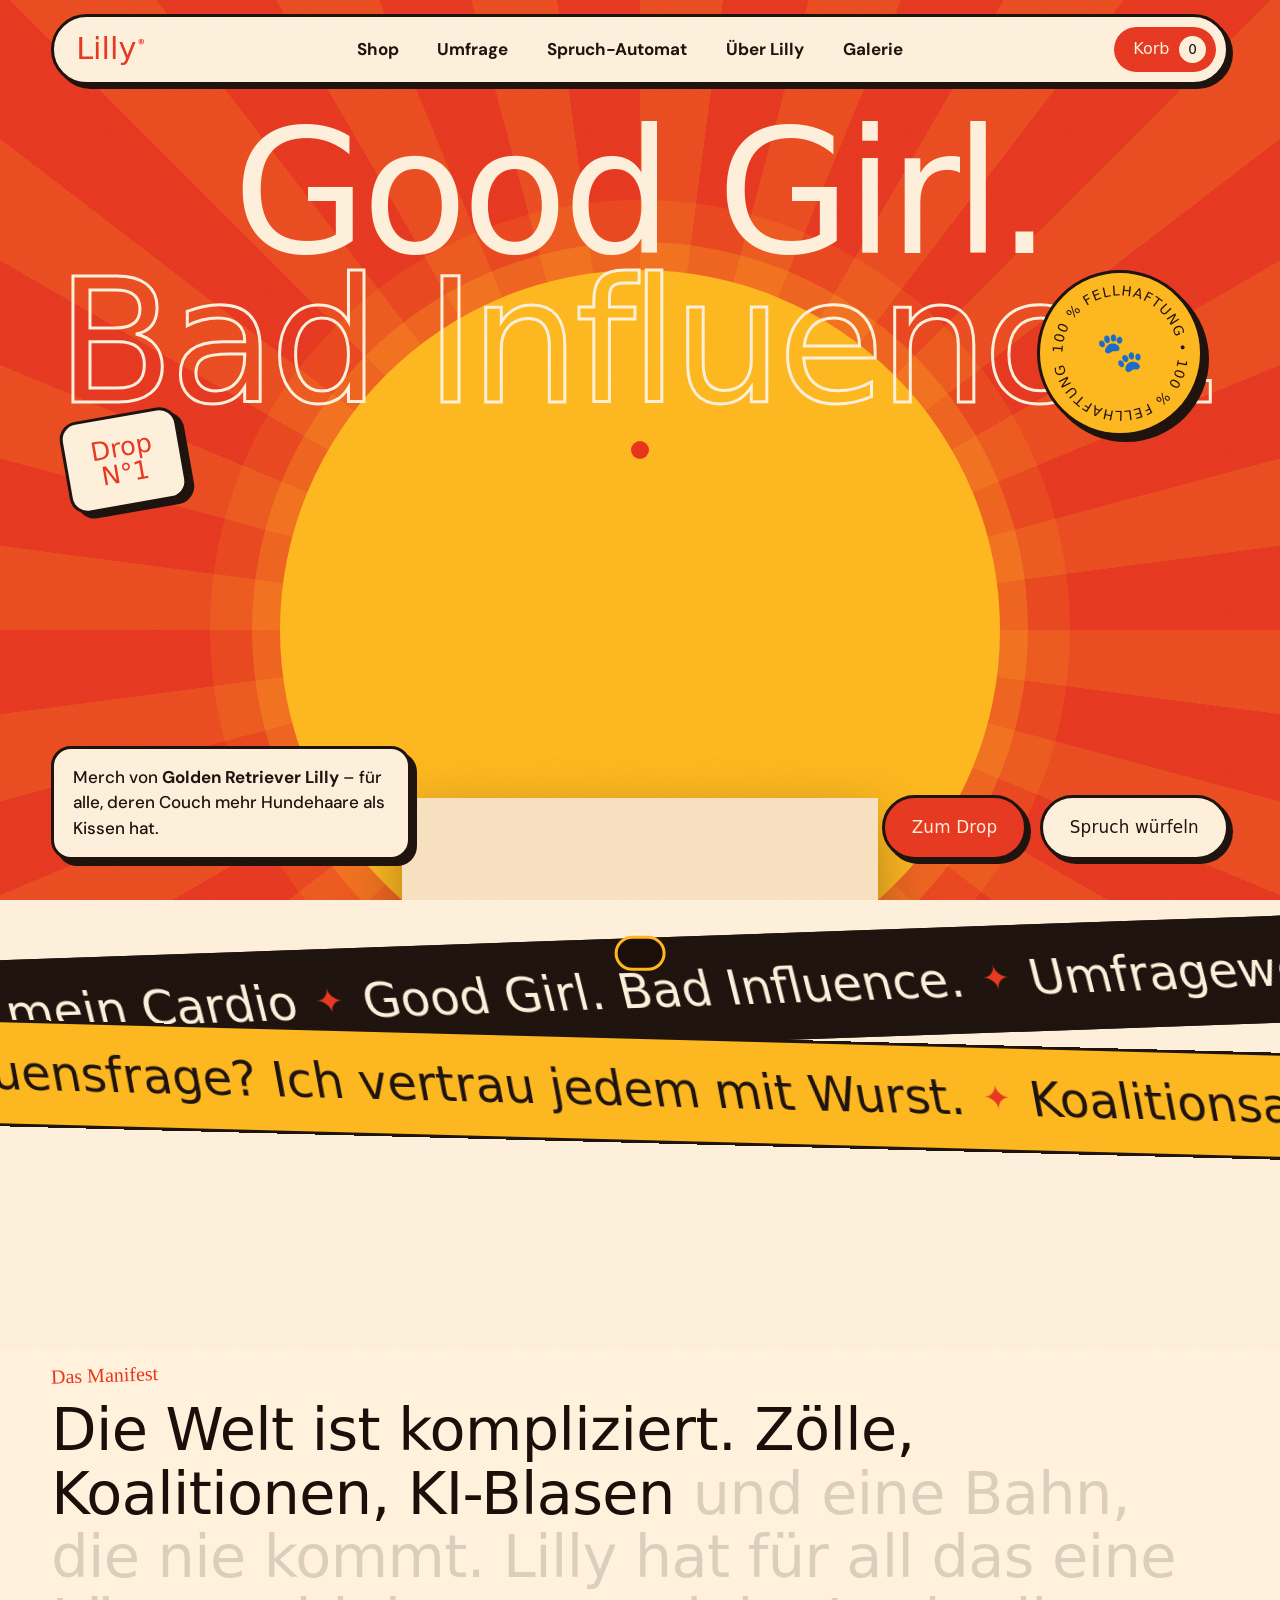
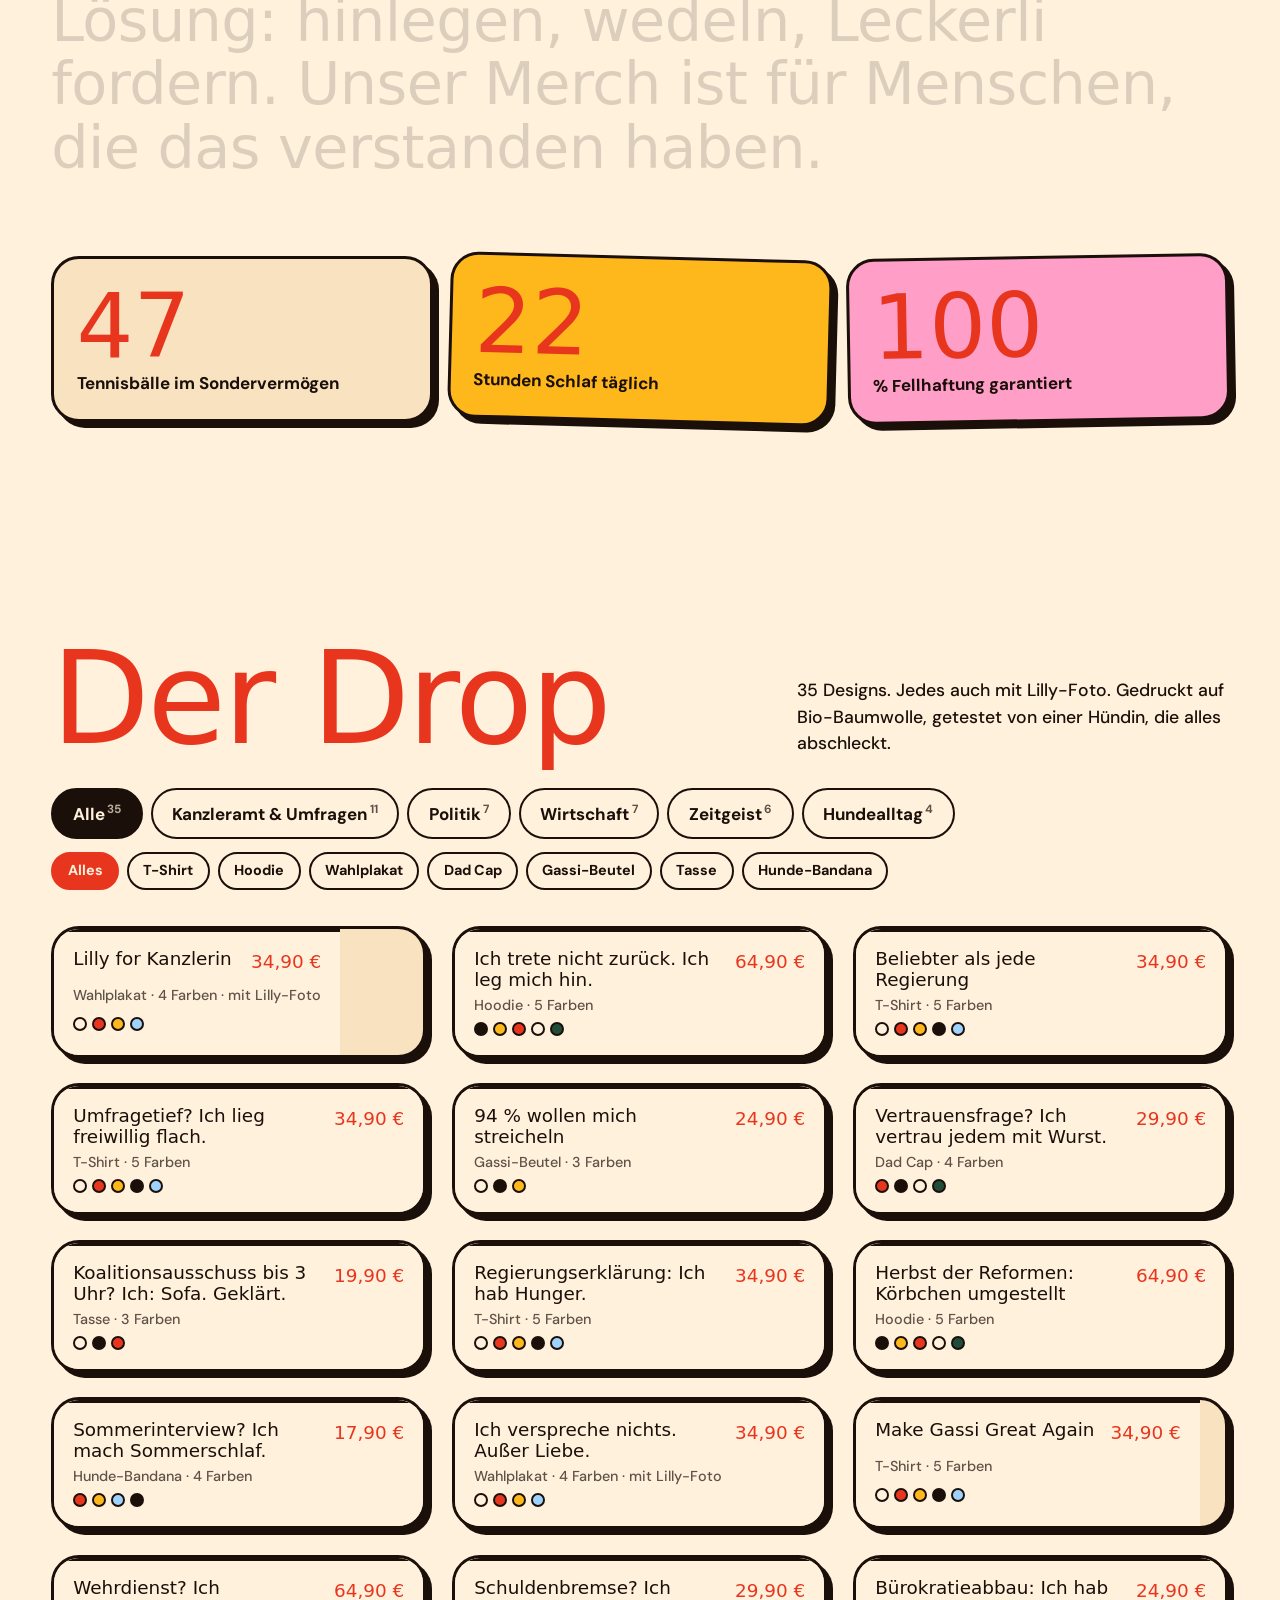
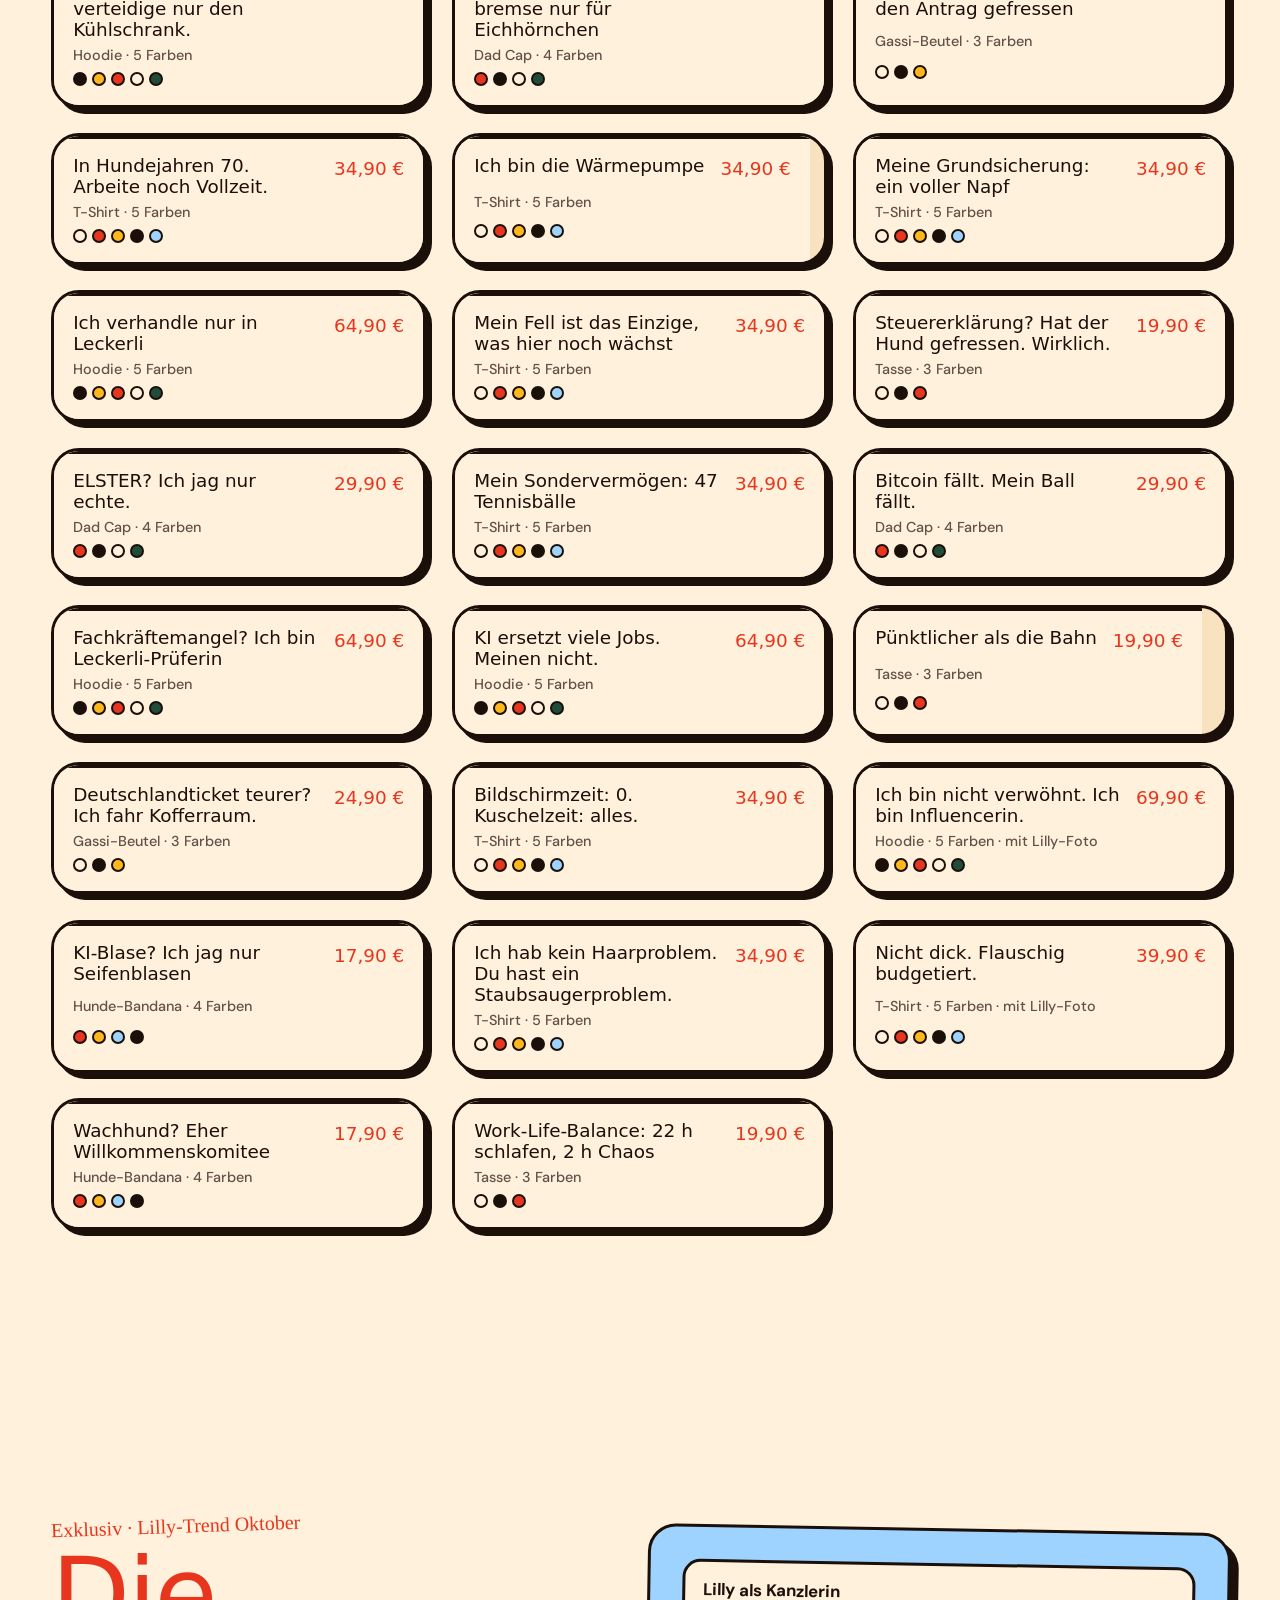
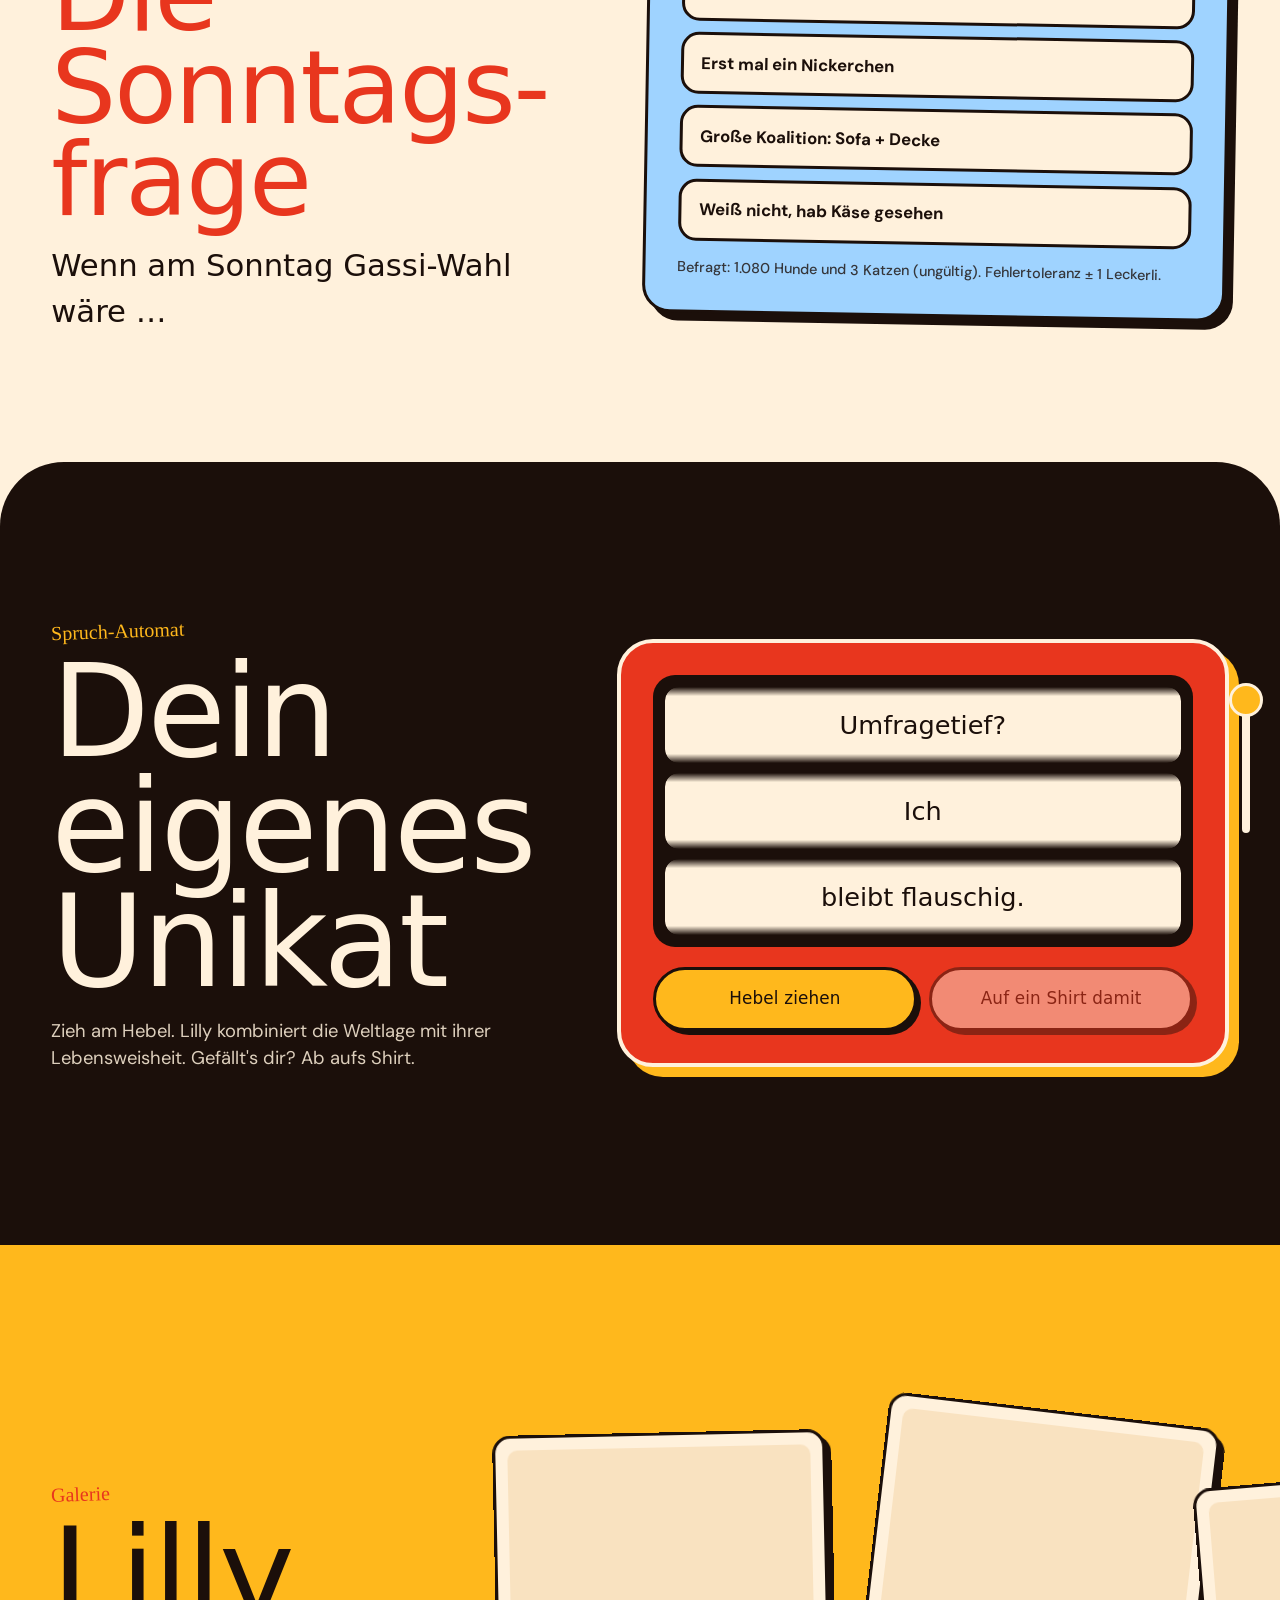
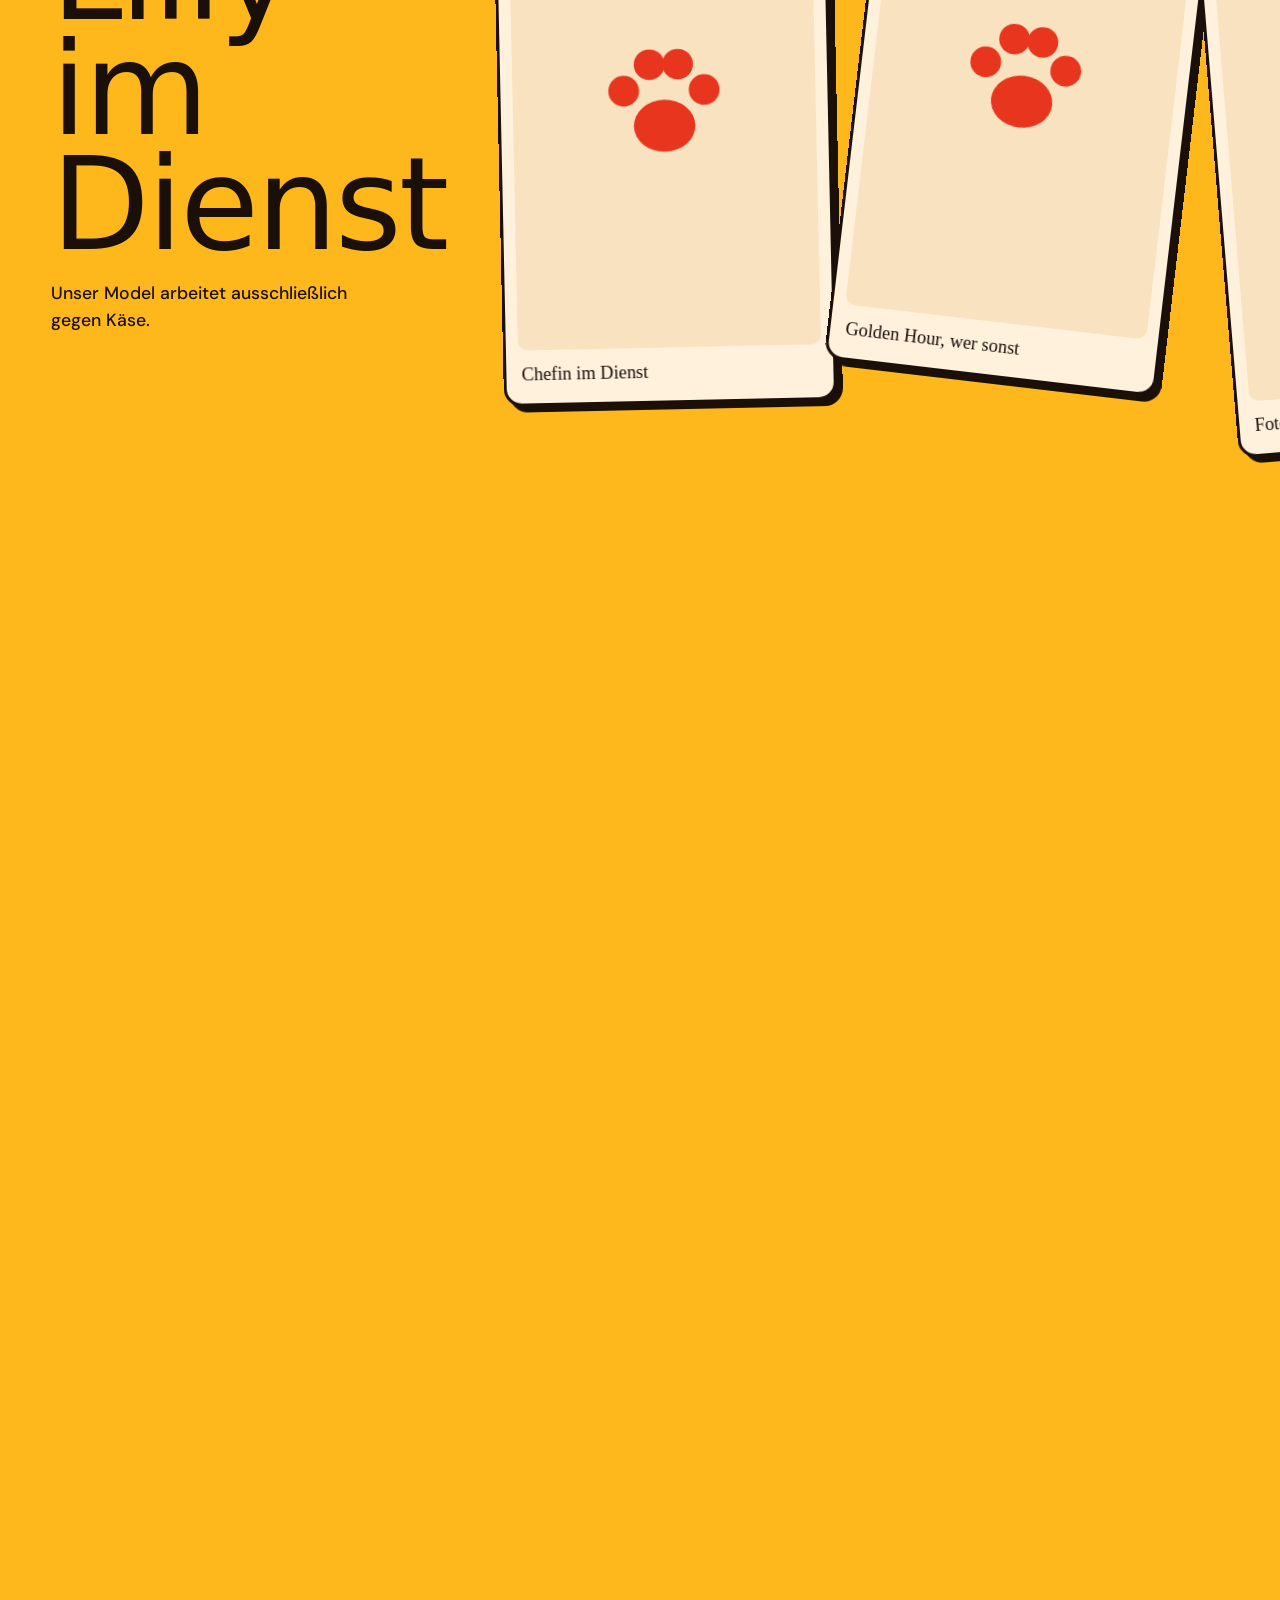
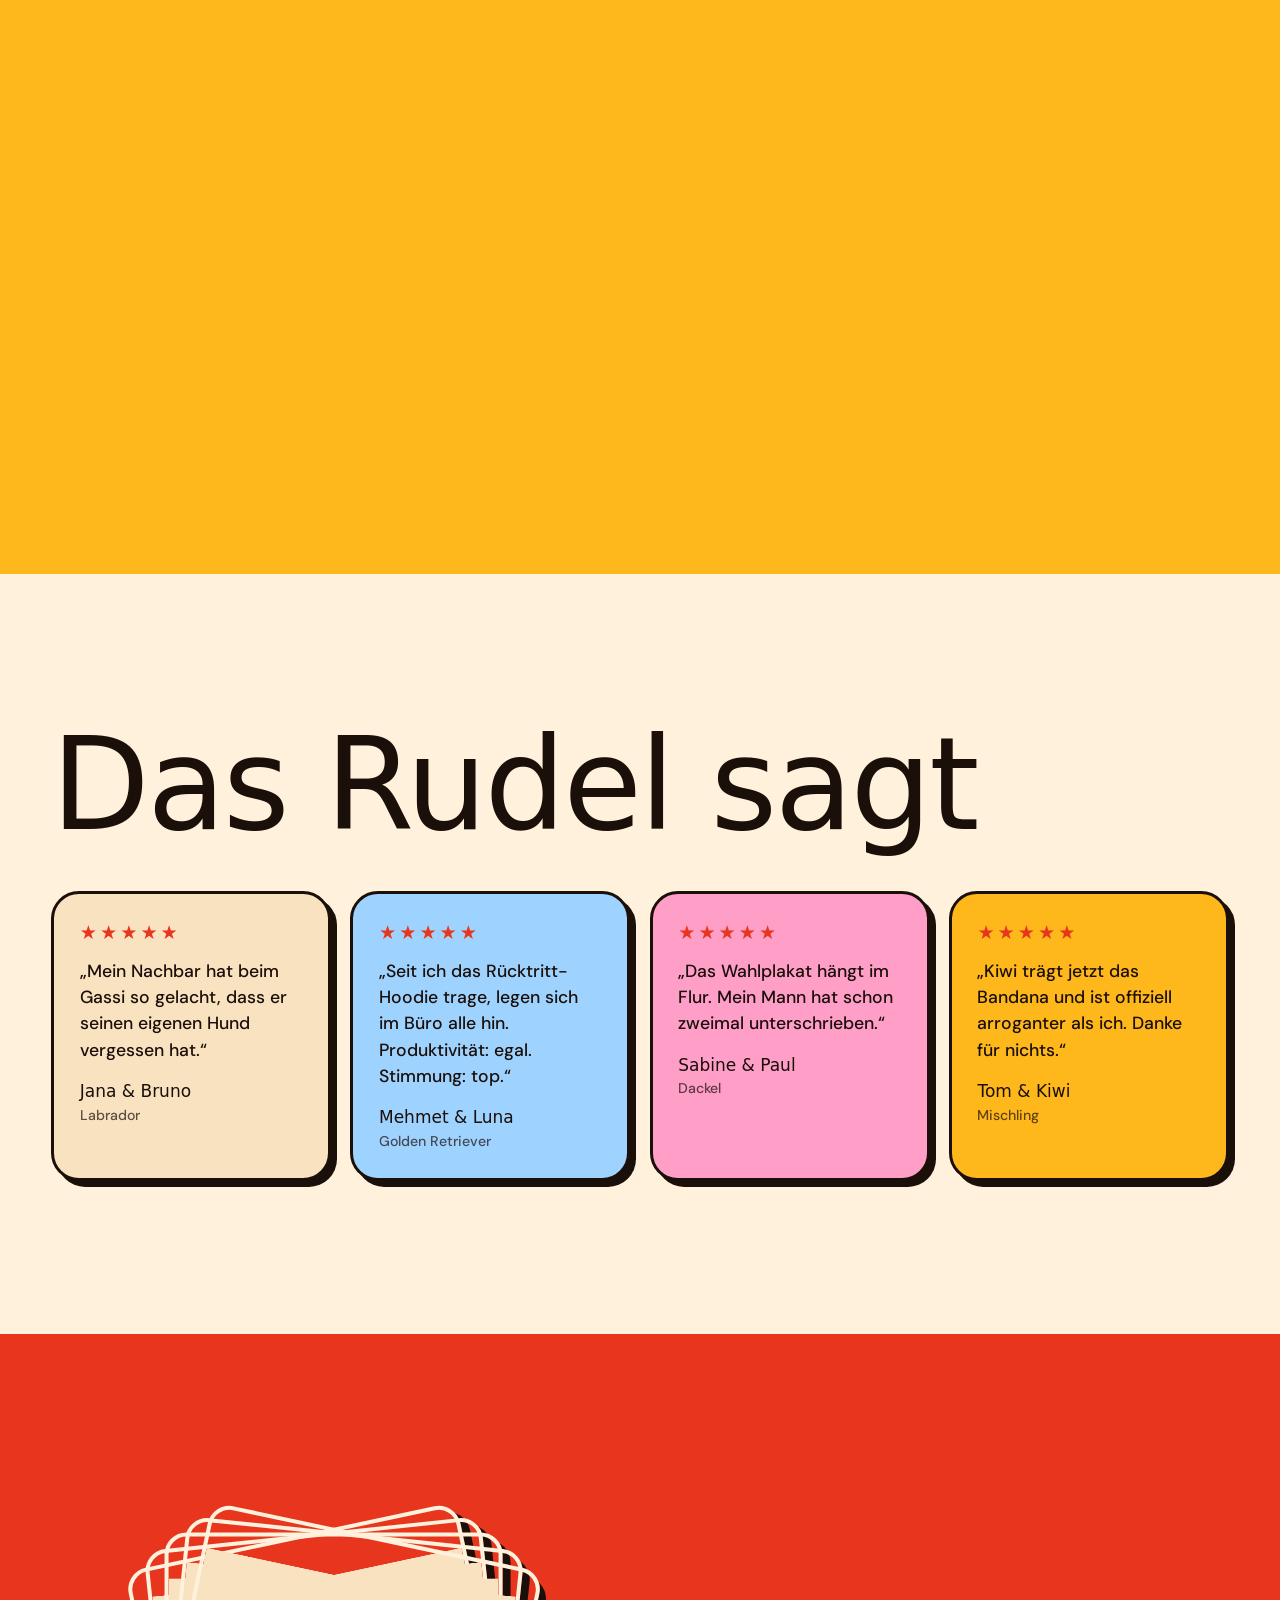
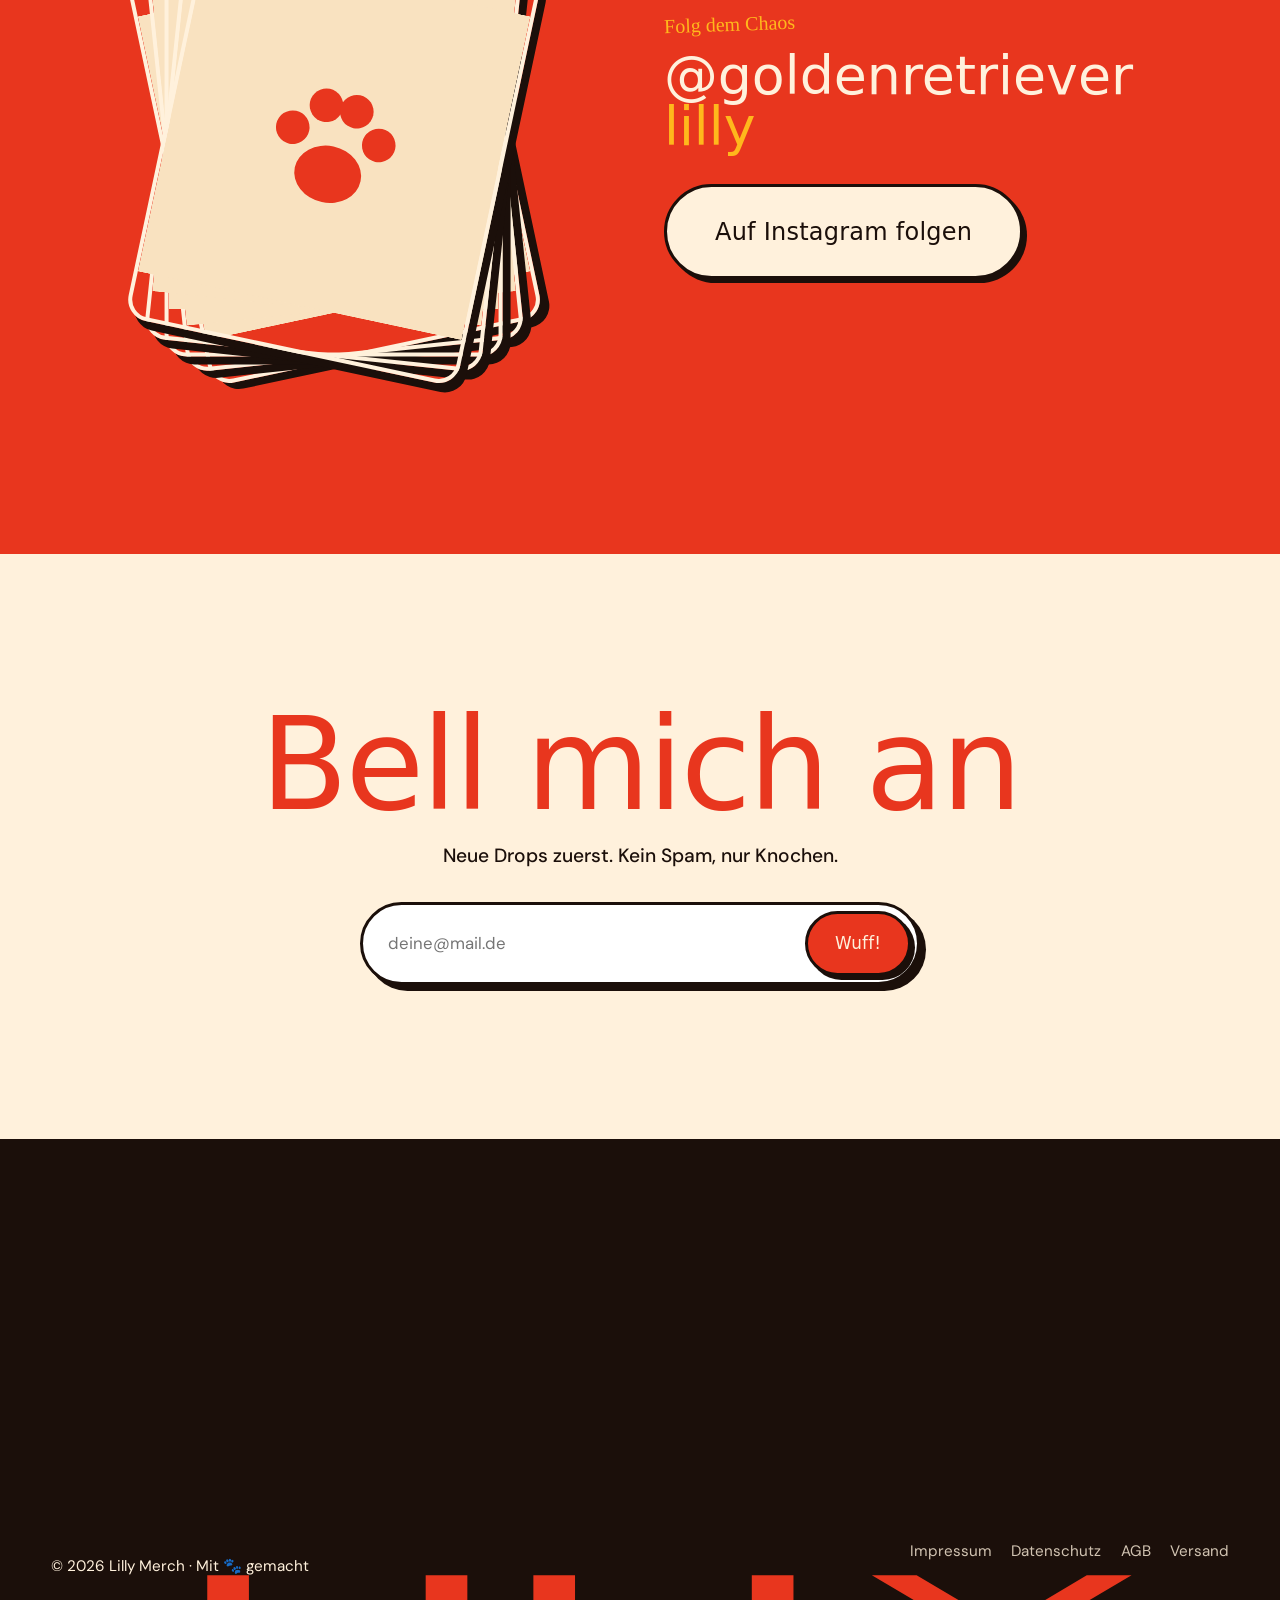
==== commit 0b679bf9: "Lilly merch: topical slogans, photo prints, poll and self-hosted images - New 'Kanzleramt & Umfragen" ====
--- a/lilly/index.html
+++ b/lilly/index.html
@@ -13,7 +13,17 @@
   <link rel="preload" href="assets/fonts/dmsans-500.woff2" as="font" type="font/woff2" crossorigin />
   <link rel="icon" href="data:image/svg+xml,%3Csvg xmlns='http://www.w3.org/2000/svg' viewBox='0 0 64 64'%3E%3Crect width='64' height='64' rx='18' fill='%23e8361e'/%3E%3Cg fill='%23fff1dc'%3E%3Cellipse cx='32' cy='42' rx='12' ry='10'/%3E%3Ccircle cx='17' cy='28' r='6'/%3E%3Ccircle cx='27' cy='19' r='6'/%3E%3Ccircle cx='38' cy='19' r='6'/%3E%3Ccircle cx='47' cy='28' r='6'/%3E%3C/g%3E%3C/svg%3E" />
   <link rel="stylesheet" href="assets/css/style.css" />
-  <script>document.documentElement.classList.add("js")</script>
+  <script>
+    document.documentElement.classList.add("js");
+    // Bild nicht gefunden → Original bei ImgBB versuchen → sonst Platzhalter
+    window.lillyImgFail = function (img) {
+      var fb = img.getAttribute("data-fallback");
+      if (fb && img.src !== fb) { img.src = fb; return; }
+      img.onerror = null;
+      img.classList.add("is-broken");
+      img.src = "data:image/svg+xml,%3Csvg xmlns='http://www.w3.org/2000/svg' viewBox='0 0 64 64'%3E%3Crect width='64' height='64' fill='%23f9e2c0'/%3E%3Cg fill='%23e8361e' transform='translate(16 16) scale(.5)'%3E%3Cellipse cx='32' cy='44' rx='13' ry='11'/%3E%3Ccircle cx='15' cy='29' r='6.5'/%3E%3Ccircle cx='26' cy='18' r='6.5'/%3E%3Ccircle cx='38' cy='18' r='6.5'/%3E%3Ccircle cx='49' cy='29' r='6.5'/%3E%3C/g%3E%3C/svg%3E";
+    };
+  </script>
 </head>
 <body>
   <a class="skip" href="#shop">Zum Shop springen</a>
@@ -38,6 +48,7 @@
     </a>
     <nav class="nav__links" aria-label="Hauptnavigation">
       <a href="#shop" data-magnetic>Shop</a>
+      <a href="#umfrage" data-magnetic>Umfrage</a>
       <a href="#automat" data-magnetic>Spruch-Automat</a>
       <a href="#lilly" data-magnetic>Über Lilly</a>
       <a href="#galerie" data-magnetic>Galerie</a>
@@ -61,7 +72,7 @@
       </h1>
 
       <div class="hero__dog" id="heroDog">
-        <img src="https://i.ibb.co/BVXkFTfc/Projekt-Hintergrund-entfernen-9.png" alt="Golden Retriever Lilly, freigestellt" width="900" height="900" fetchpriority="high" />
+        <img src="assets/img/cutout.webp" data-fallback="https://i.ibb.co/BVXkFTfc/Projekt-Hintergrund-entfernen-9.png" referrerpolicy="no-referrer" onerror="lillyImgFail(this)" alt="Golden Retriever Lilly, freigestellt" width="900" height="900" fetchpriority="high" />
       </div>
 
       <div class="sticker sticker--one" aria-hidden="true">
@@ -102,11 +113,24 @@
     <section class="shop" id="shop">
       <div class="shop__head">
         <h2 class="section-title"><span data-reveal>Der</span> <span data-reveal>Drop</span></h2>
-        <p class="shop__sub">24 Designs. Gedruckt auf Bio-Baumwolle. Getestet von einer Hündin, die alles abschleckt.</p>
+        <p class="shop__sub"><span id="designCount">35</span> Designs. Jedes auch mit Lilly-Foto. Gedruckt auf Bio-Baumwolle, getestet von einer Hündin, die alles abschleckt.</p>
       </div>
       <div class="filters" role="tablist" aria-label="Kategorien" id="filters"></div>
       <div class="types" id="types" aria-label="Produktart"></div>
       <div class="grid" id="grid" aria-live="polite"></div>
+    </section>
+
+    <!-- Lilly-Trend ------------------------------------------------------ -->
+    <section class="poll" id="umfrage" aria-labelledby="pollTitle">
+      <div class="poll__head">
+        <p class="eyebrow">Exklusiv · Lilly-Trend Oktober</p>
+        <h2 class="section-title" id="pollTitle"><span data-reveal>Die</span> <span data-reveal>Sonntags&shy;frage</span></h2>
+        <p class="poll__q" id="pollQ"></p>
+      </div>
+      <div class="poll__card">
+        <div class="poll__opts" id="pollOpts"></div>
+        <p class="poll__note" id="pollNote"></p>
+      </div>
     </section>
 
     <!-- Spruch-Automat --------------------------------------------------- -->
@@ -198,6 +222,10 @@
         <div class="chips" id="pdpTypes"></div>
       </fieldset>
       <fieldset class="opt">
+        <legend>Motiv: <span id="pdpPhotoName"></span></legend>
+        <div class="motifs" id="pdpPhotos"></div>
+      </fieldset>
+      <fieldset class="opt">
         <legend>Farbe: <span id="pdpColorName"></span></legend>
         <div class="swatches" id="pdpColors"></div>
       </fieldset>
--- a/lilly/assets/css/style.css
+++ b/lilly/assets/css/style.css
@@ -766,7 +766,7 @@
   box-shadow: 12px 12px 0 var(--ink);
   overflow: hidden;
 }
-.pdp[open] { display: grid; grid-template-columns: 1.1fr 1fr; animation: pop .55s var(--bounce); }
+.pdp[open] { display: grid; grid-template-columns: minmax(0, 1.1fr) minmax(0, 1fr); animation: pop .55s var(--bounce); }
 .pdp::backdrop { background: rgba(27, 15, 10, .6); backdrop-filter: blur(6px); animation: fade .3s; }
 @keyframes pop { from { opacity: 0; transform: translateY(40px) scale(.94); } }
 @keyframes fade { from { opacity: 0; } }
@@ -789,7 +789,7 @@
   min-height: 420px;
 }
 .pdp__stage .mock { width: min(100%, 520px); }
-.pdp__info { padding: clamp(24px, 4vw, 48px); overflow-y: auto; max-height: calc(100svh - 30px); }
+.pdp__info { min-width: 0; padding: clamp(24px, 4vw, 48px); overflow-y: auto; max-height: calc(100svh - 30px); }
 .pdp__title { margin: 0 0 .4rem; padding-right: 50px; font-family: var(--display); font-weight: 400; font-size: clamp(1.8rem, 3.4vw, 2.8rem); line-height: 1; }
 .pdp__sub { margin: 0 0 1rem; font-family: var(--hand); font-size: 1.15rem; color: var(--red); }
 .pdp__price { margin: 0 0 1.2rem; font-family: var(--display); font-size: 2rem; }
@@ -811,7 +811,7 @@
 .pdp__usp { list-style: none; margin: 0; padding: 0; display: grid; gap: .35rem; font-size: .95rem; font-weight: 500; }
 .pdp__usp li::before { content: "🐾 "; }
 @media (max-width: 820px) {
-  .pdp[open] { grid-template-columns: 1fr; overflow-y: auto; }
+  .pdp[open] { grid-template-columns: minmax(0, 1fr); overflow-y: auto; }
   .pdp__stage { border-right: 0; border-bottom: 3px solid var(--ink); min-height: 0; padding: 30px; }
   .pdp__stage .mock { width: 70%; }
   .pdp__info { max-height: none; overflow: visible; }
@@ -884,3 +884,112 @@
   *, *::before, *::after { animation-duration: .001ms !important; animation-iteration-count: 1 !important; transition-duration: .001ms !important; }
   .grain { display: none; }
 }
+
+/* ---------- Foto-Druck ---------- */
+.print__photo { display: block; flex: none; object-fit: cover; background: rgba(255,255,255,.3); }
+.print__photo--round { width: 62%; aspect-ratio: 1; border-radius: 50%; border: 1.4cqw solid var(--print-ink, var(--ink)); }
+.print__photo--rect { width: 100%; aspect-ratio: 4 / 4.2; border-radius: 1.5cqw; border: 1.2cqw solid var(--print-ink, var(--ink)); }
+.mock--cap .print__photo--round, .mock--bandana .print__photo--round { width: 46%; border-width: 1cqw; }
+.mock--mug .print__photo--round { width: 54%; }
+.mock.has-photo .print { gap: 1.6cqw; justify-content: flex-start; }
+.mock--mug.has-photo .print__sub, .mock--cap.has-photo .print__sub, .mock--bandana.has-photo .print__sub { display: none; }
+.mock--poster .print__top { text-transform: uppercase; letter-spacing: -.01em; }
+
+/* Motiv-Auswahl im Produktdialog */
+.motifs {
+  display: flex;
+  gap: .5rem;
+  overflow-x: auto;
+  padding: 4px 4px 10px;
+  margin: 0 -4px;
+  scroll-snap-type: x proximity;
+  scrollbar-width: thin;
+}
+.motif {
+  flex: 0 0 auto;
+  width: 58px; height: 58px;
+  padding: 0;
+  border: 3px solid var(--ink);
+  border-radius: 16px;
+  overflow: hidden;
+  background: var(--cream-2);
+  scroll-snap-align: start;
+  transition: transform .3s var(--bounce), box-shadow .2s;
+}
+.motif img { width: 100%; height: 100%; object-fit: cover; display: block; }
+.motif:hover { transform: translateY(-3px) rotate(-3deg); }
+.motif[aria-pressed="true"] { box-shadow: 0 0 0 3px var(--cream), 0 0 0 6px var(--red); }
+.motif--none { font-family: var(--display); font-size: 1.3rem; color: var(--red); }
+
+/* Galerie: Foto direkt bestellen */
+.polaroid { position: relative; }
+.polaroid__buy {
+  position: absolute; left: 50%; top: 42%;
+  translate: -50% 0;
+  padding: .7em 1.1em;
+  border: 3px solid var(--ink);
+  border-radius: 999px;
+  background: var(--red); color: var(--cream);
+  font-family: var(--display); font-size: .95rem; white-space: nowrap;
+  box-shadow: 4px 4px 0 var(--ink);
+  opacity: 0; scale: .7;
+  transition: opacity .25s, scale .4s var(--bounce);
+}
+.polaroid:hover .polaroid__buy, .polaroid__buy:focus-visible { opacity: 1; scale: 1; }
+@media (hover: none) { .polaroid__buy { opacity: 1; scale: 1; top: auto; bottom: 64px; font-size: .85rem; } }
+img.is-broken { object-fit: contain !important; }
+
+/* ---------- Lilly-Trend (Umfrage) ---------- */
+.poll {
+  display: grid;
+  grid-template-columns: minmax(0, 1fr) minmax(0, 1.1fr);
+  gap: clamp(28px, 5vw, 80px);
+  align-items: center;
+  max-width: 1500px;
+  margin: 0 auto;
+  padding: clamp(60px, 10vw, 140px) var(--gutter);
+}
+.poll .section-title { color: var(--red); font-size: clamp(2.8rem, 8vw, 7.5rem); hyphens: manual; }
+.poll__q { font-family: var(--display); font-size: clamp(1.3rem, 2.4vw, 2rem); margin: 1rem 0 0; }
+.poll__card {
+  padding: clamp(18px, 3vw, 32px);
+  background: var(--sky);
+  border: 3px solid var(--ink);
+  border-radius: var(--radius);
+  box-shadow: 8px 8px 0 var(--ink);
+  rotate: 1deg;
+}
+.poll__opts { display: grid; gap: .7rem; }
+.poll__opt {
+  position: relative;
+  display: flex;
+  align-items: center;
+  justify-content: space-between;
+  gap: 1rem;
+  min-height: 62px;
+  padding: .8rem 1.1rem;
+  border: 3px solid var(--ink);
+  border-radius: 18px;
+  background: var(--cream);
+  text-align: left;
+  font-weight: 700;
+  font-size: 1.05rem;
+  overflow: hidden;
+  isolation: isolate;
+  transition: transform .3s var(--bounce);
+}
+.poll__opt:hover { transform: translateX(6px); }
+.poll__bar {
+  position: absolute; inset: 0 auto 0 0;
+  z-index: -1;
+  width: var(--w, 0%);
+  background: var(--mustard);
+  transition: width 1.2s var(--ease);
+}
+.poll__opts:not(.is-voted) .poll__bar { width: 0; }
+.poll__opt.is-mine .poll__bar { background: var(--pink); }
+.poll__opt.is-mine { border-color: var(--red); box-shadow: 4px 4px 0 var(--red); }
+.poll__opt.is-mine .poll__label::after { content: " ✓"; }
+.poll__pct { font-family: var(--display); font-size: 1.4rem; }
+.poll__note { margin: 1rem 0 0; font-size: .9rem; font-weight: 500; opacity: .8; }
+@media (max-width: 900px) { .poll { grid-template-columns: 1fr; } .poll__card { rotate: 0deg; } }
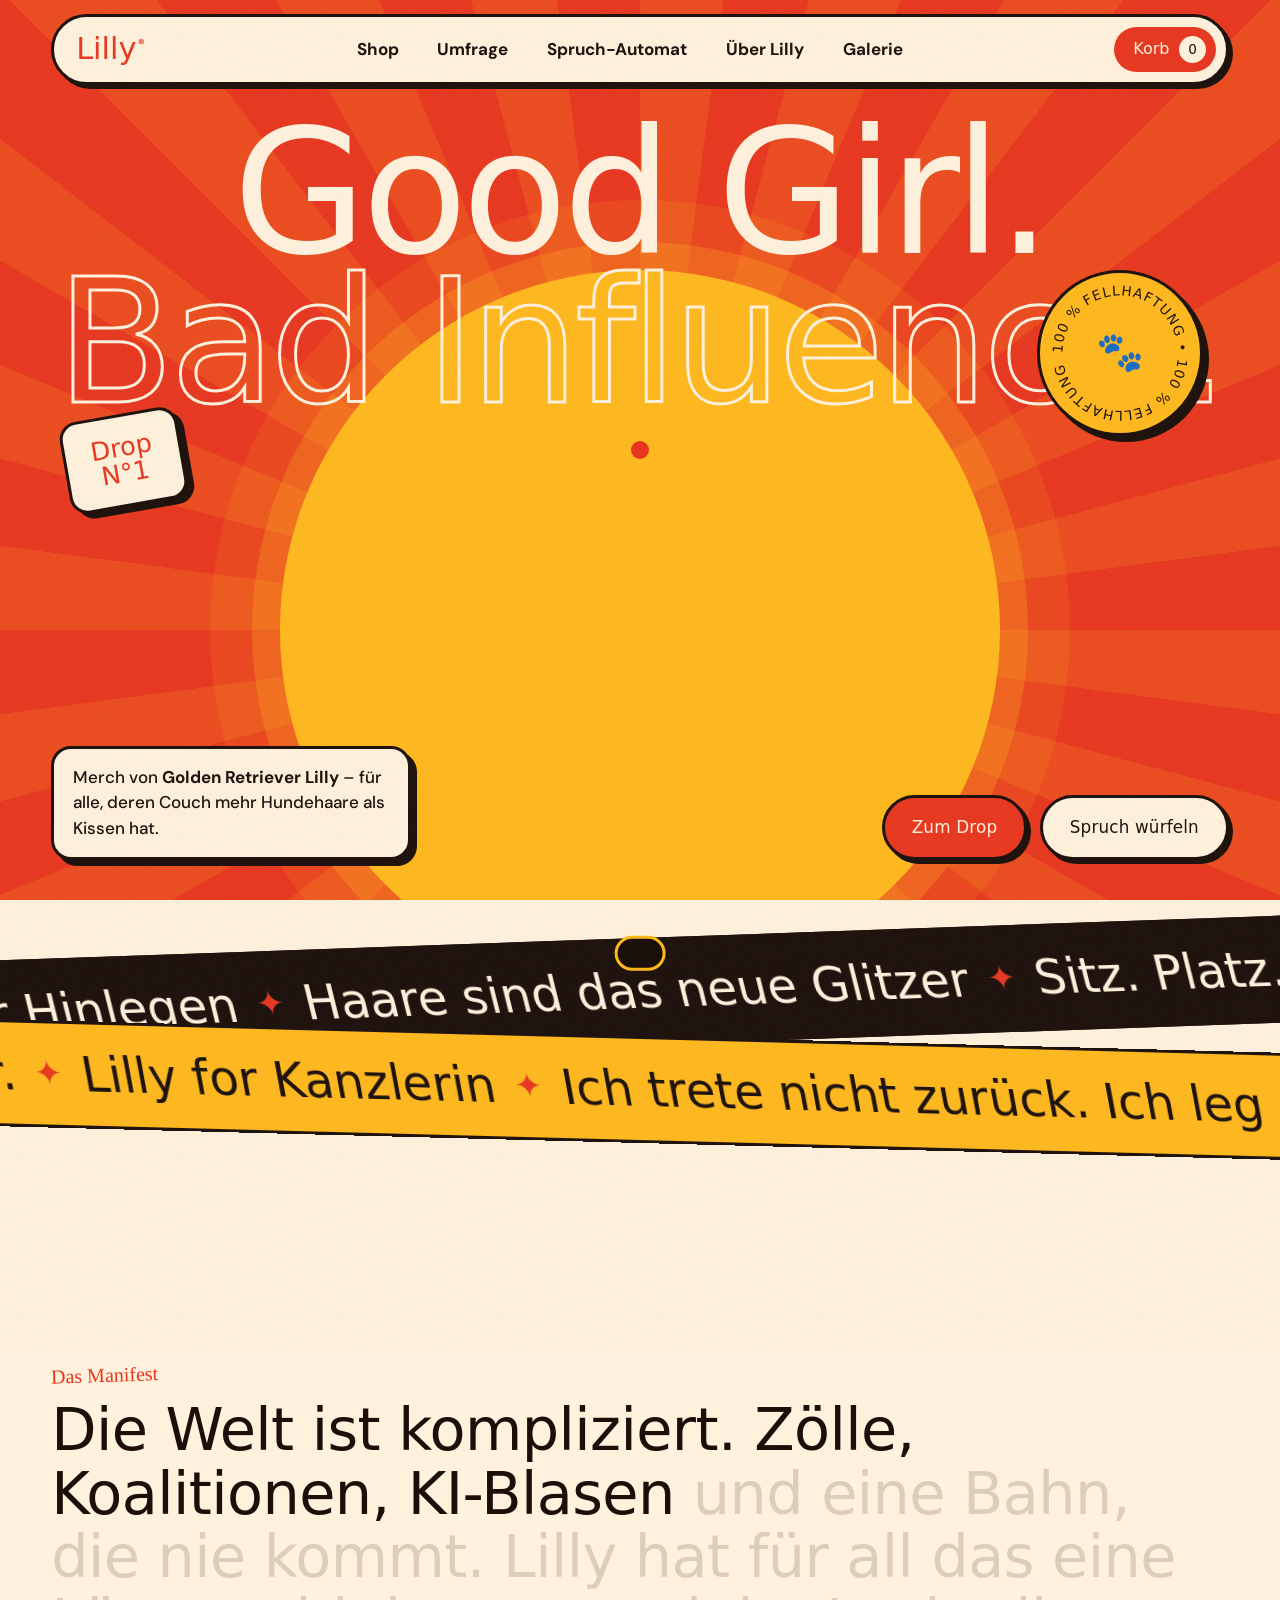
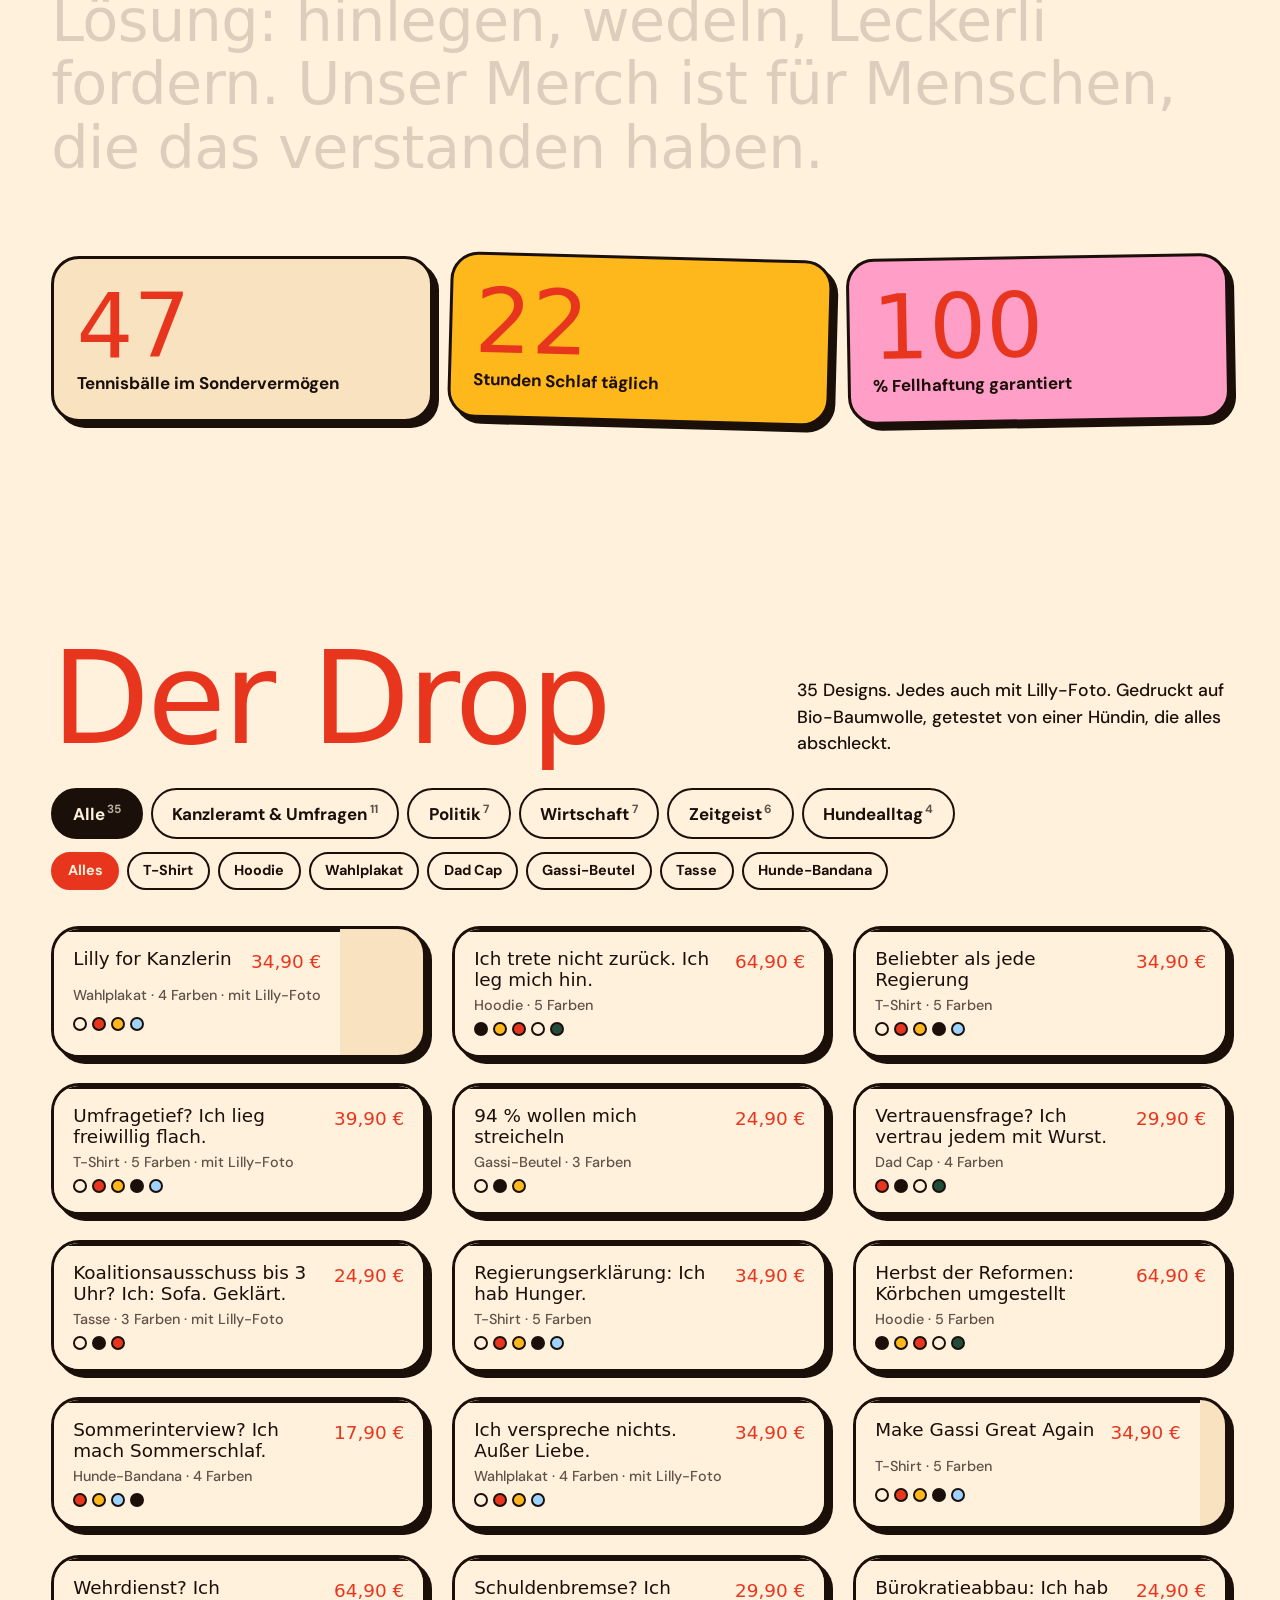
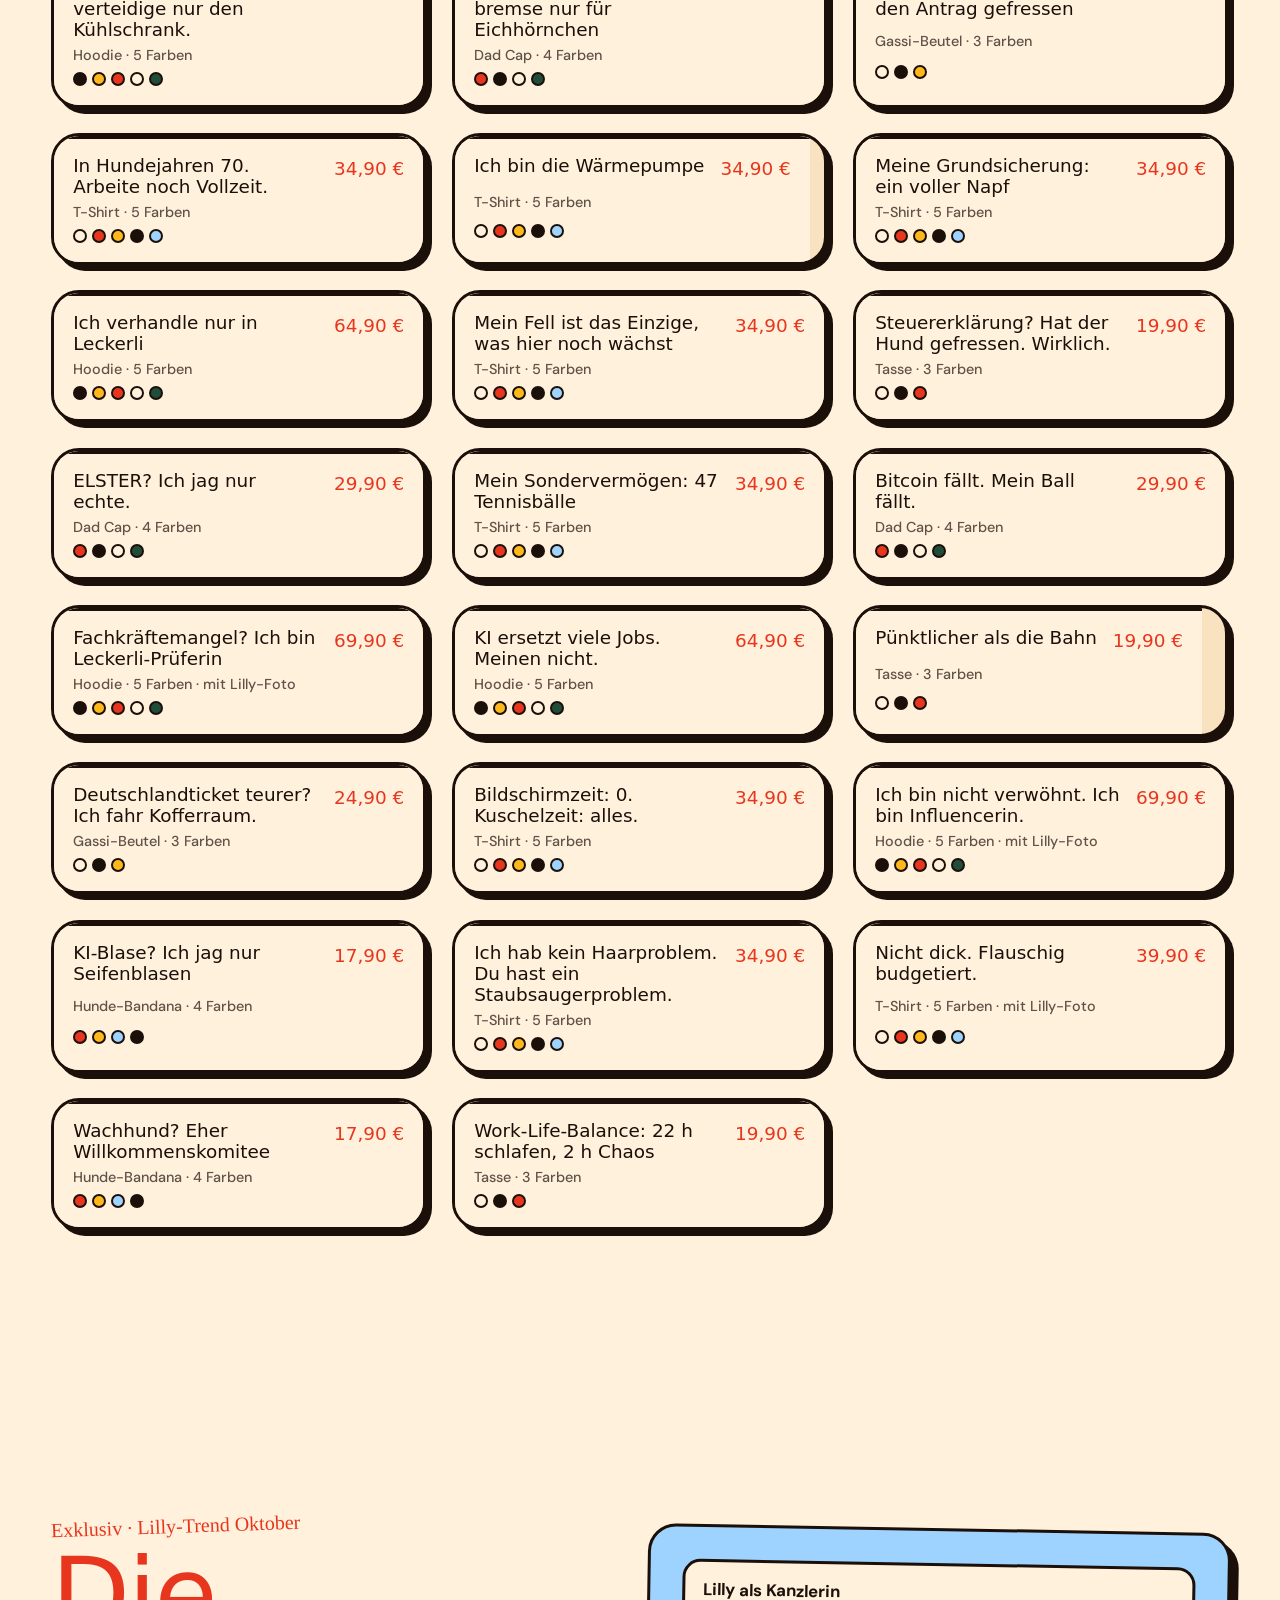
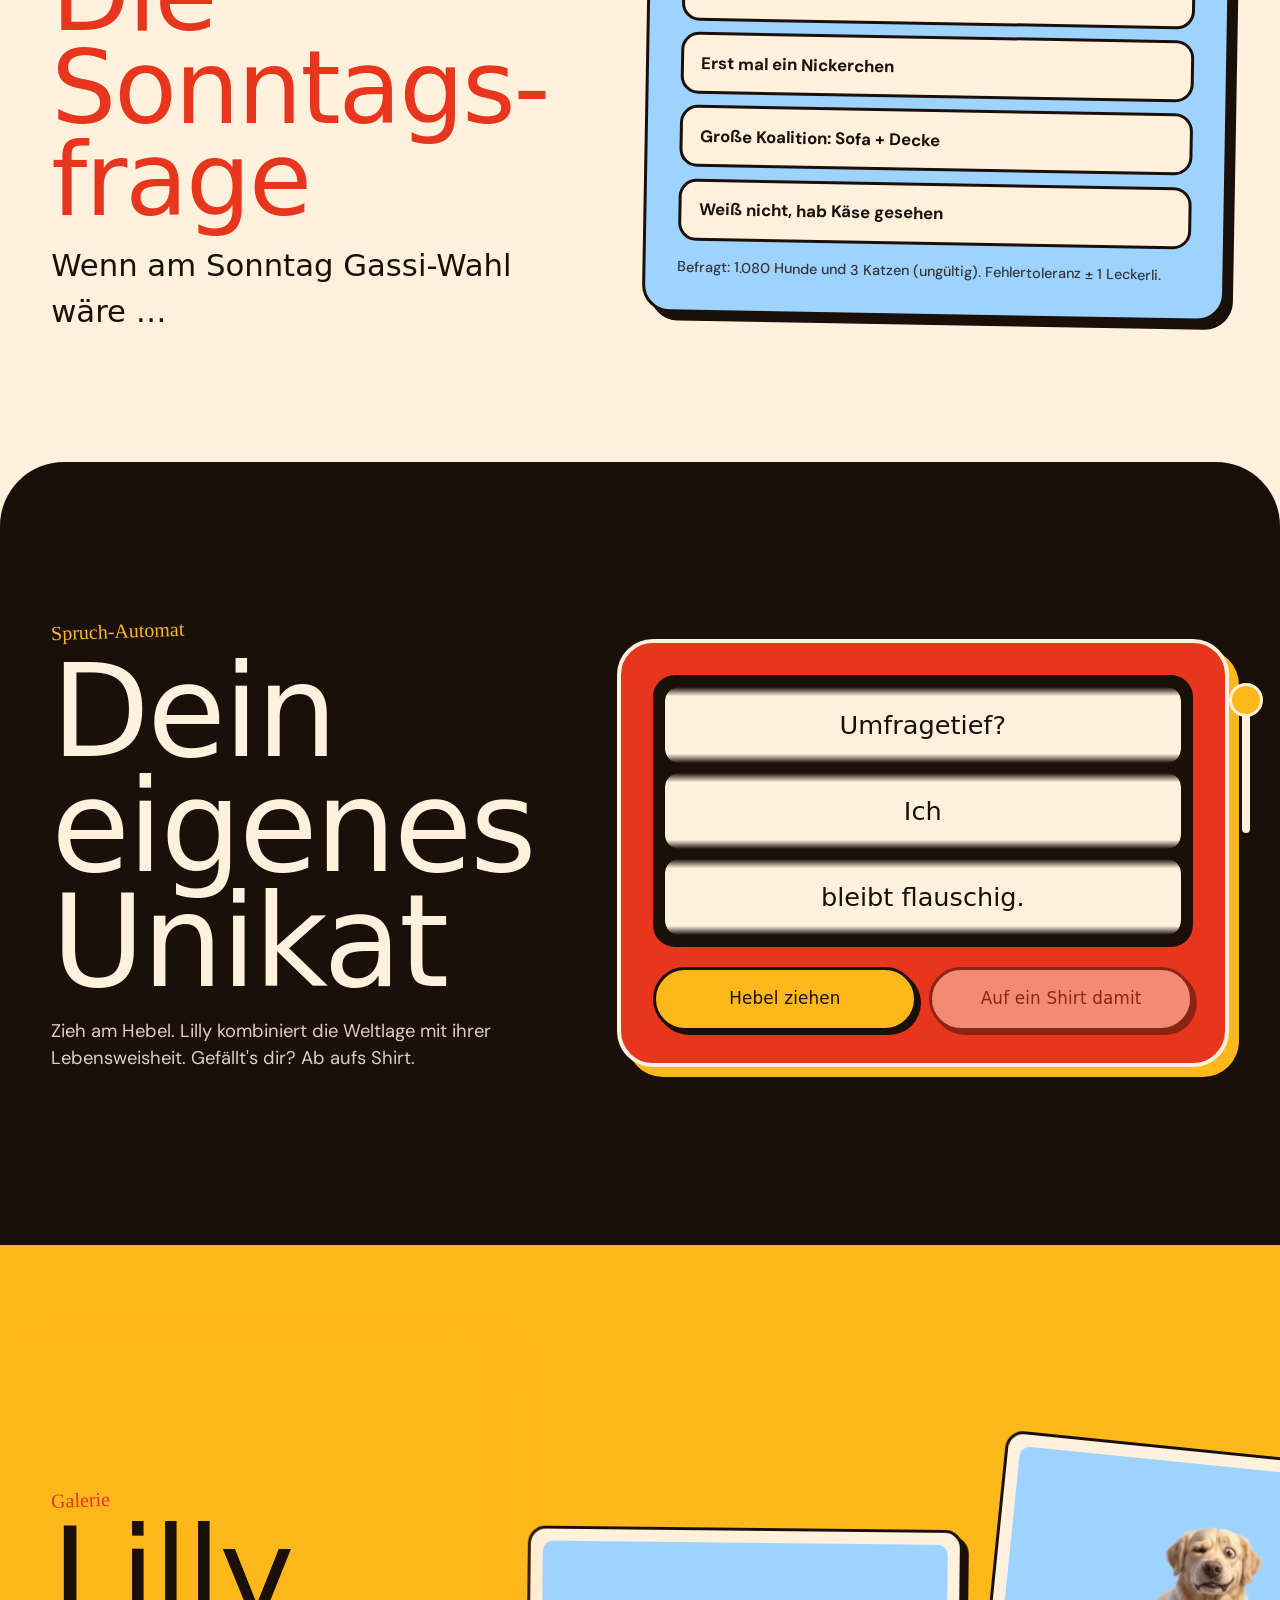
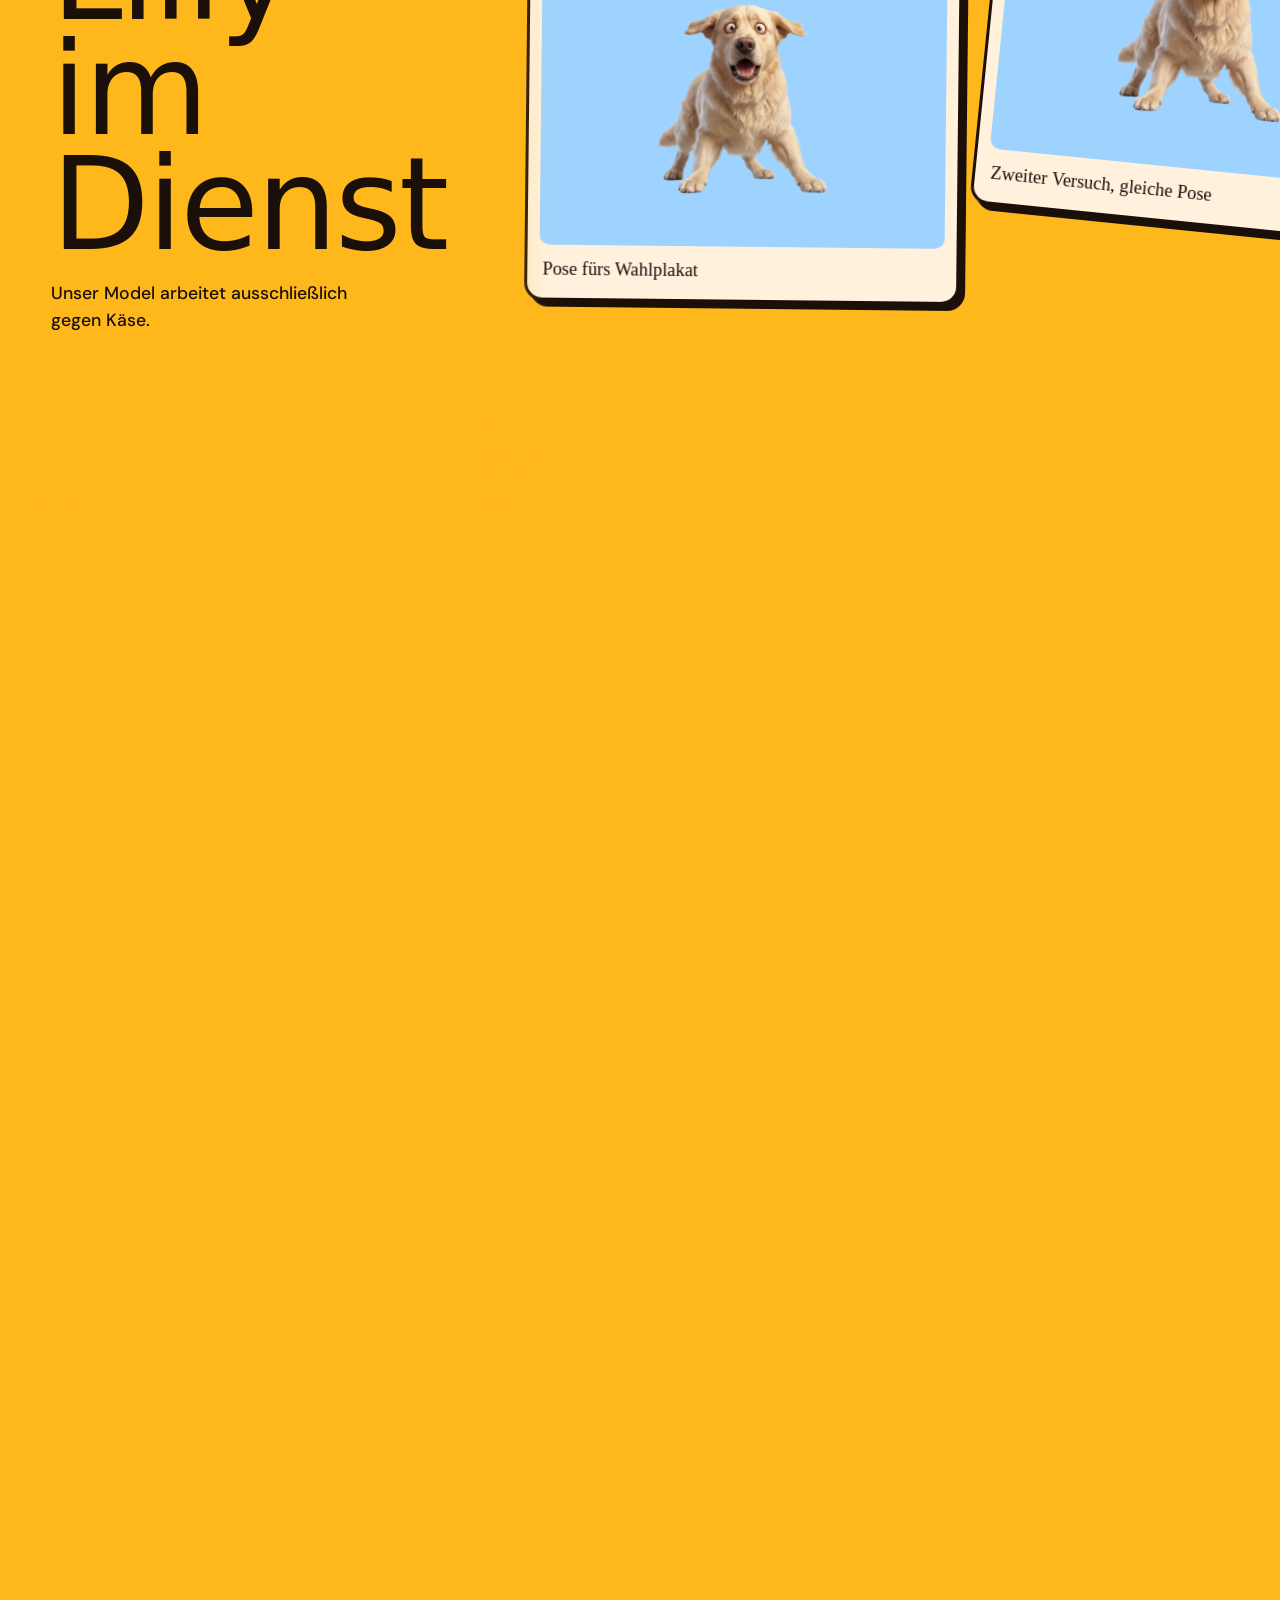
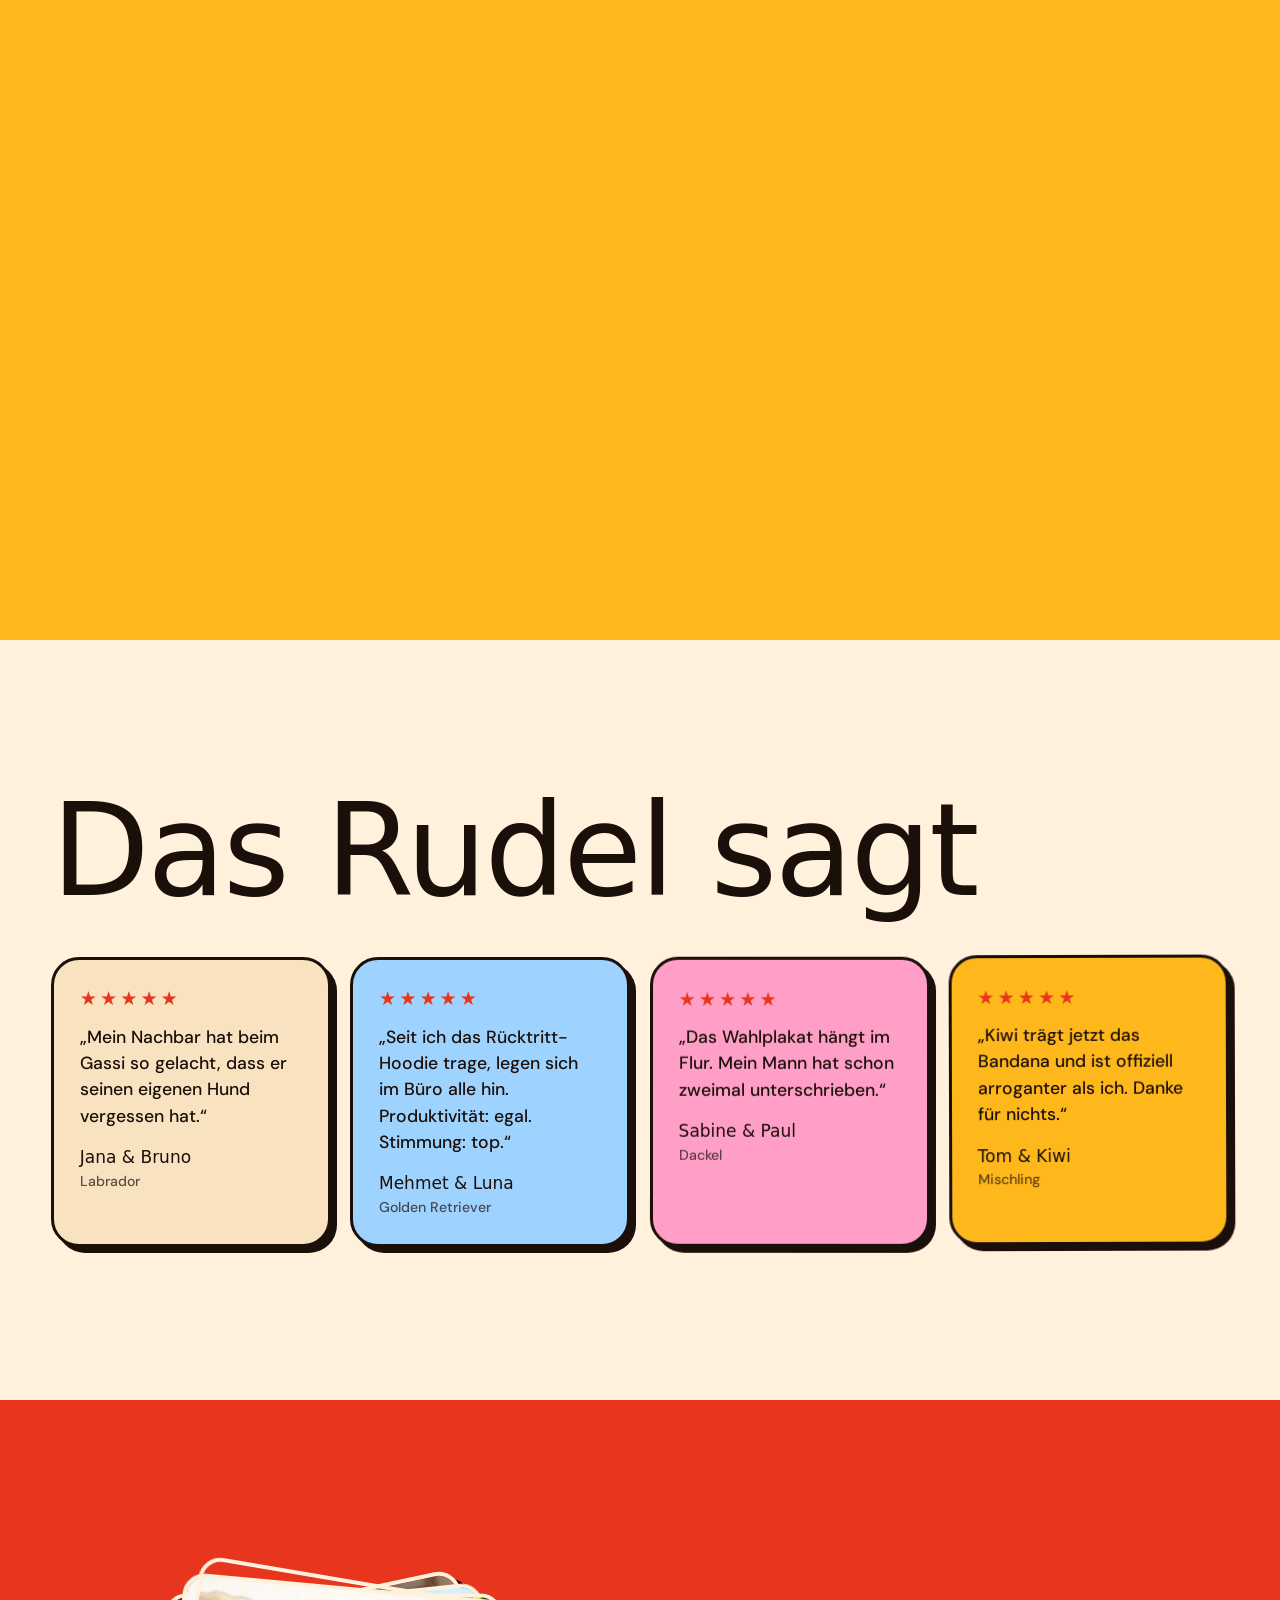
==== commit 768f02d8: "Lilly merch: tailor site to the real photos - Gallery captions matched to each scene, landscape pola" ====
--- a/lilly/index.html
+++ b/lilly/index.html
@@ -72,7 +72,7 @@
       </h1>
 
       <div class="hero__dog" id="heroDog">
-        <img src="assets/img/cutout.webp" data-fallback="https://i.ibb.co/BVXkFTfc/Projekt-Hintergrund-entfernen-9.png" referrerpolicy="no-referrer" onerror="lillyImgFail(this)" alt="Golden Retriever Lilly, freigestellt" width="900" height="900" fetchpriority="high" />
+        <img src="assets/img/cutout.webp" data-fallback="https://i.ibb.co/BVXkFTfc/Projekt-Hintergrund-entfernen-9.png" referrerpolicy="no-referrer" onerror="lillyImgFail(this)" alt="Golden Retriever Lilly, freigestellt" width="1376" height="768" fetchpriority="high" />
       </div>
 
       <div class="sticker sticker--one" aria-hidden="true">
--- a/lilly/assets/css/style.css
+++ b/lilly/assets/css/style.css
@@ -993,3 +993,37 @@
 .poll__pct { font-family: var(--display); font-size: 1.4rem; }
 .poll__note { margin: 1rem 0 0; font-size: .9rem; font-weight: 500; opacity: .8; }
 @media (max-width: 900px) { .poll { grid-template-columns: 1fr; } .poll__card { rotate: 0deg; } }
+
+/* ---------- Anpassungen an die echten Fotos ---------- */
+/* Freisteller: ohne Rahmen, wie ein echter Siebdruck */
+.print__photo--cut { width: 78%; aspect-ratio: 1; object-fit: contain; background: none; border: 0; filter: drop-shadow(0 .6cqw 0 rgba(0,0,0,.12)); }
+.mock--poster .print__photo--cut { width: 100%; aspect-ratio: 4 / 3.6; }
+.mock--cap .print__photo--cut, .mock--bandana .print__photo--cut { width: 60%; }
+.motif--cut { background: var(--sky); }
+.motif--cut img { object-fit: contain; padding: 3px; }
+
+/* Galerie: Fotos sind Querformat */
+.polaroid { width: clamp(280px, 34vw, 520px); }
+.polaroid img { aspect-ratio: 4 / 3; height: auto; }
+.polaroid--cut img { object-fit: contain; background: var(--sky); padding: 12px; }
+@media (max-width: 760px) { .polaroid { width: 82vw; } }
+
+/* Bilder, die gar nicht laden, ausblenden statt Platzhalter zeigen */
+.polaroid:has(img.is-broken), .motif:has(img.is-broken) { display: none; }
+
+/* Hero: liegende Lilly ist breit */
+.hero__dog { width: min(92vw, 980px); }
+@media (max-width: 760px) { .hero__dog { width: 118vw; bottom: 170px; } }
+@media (max-width: 760px) { .hero__dog { bottom: 250px; } }
+@media (min-width: 761px) {
+  /* Fotos gleiten unter der Überschrift durch statt darüber */
+  .gallery__head {
+    position: relative; z-index: 2;
+    align-self: stretch;
+    display: flex; flex-direction: column; justify-content: center;
+    margin-left: calc(-1 * var(--gutter));
+    padding: 0 28px 0 var(--gutter);
+    background: var(--mustard);
+    box-shadow: 40px 0 40px -12px var(--mustard);
+  }
+}
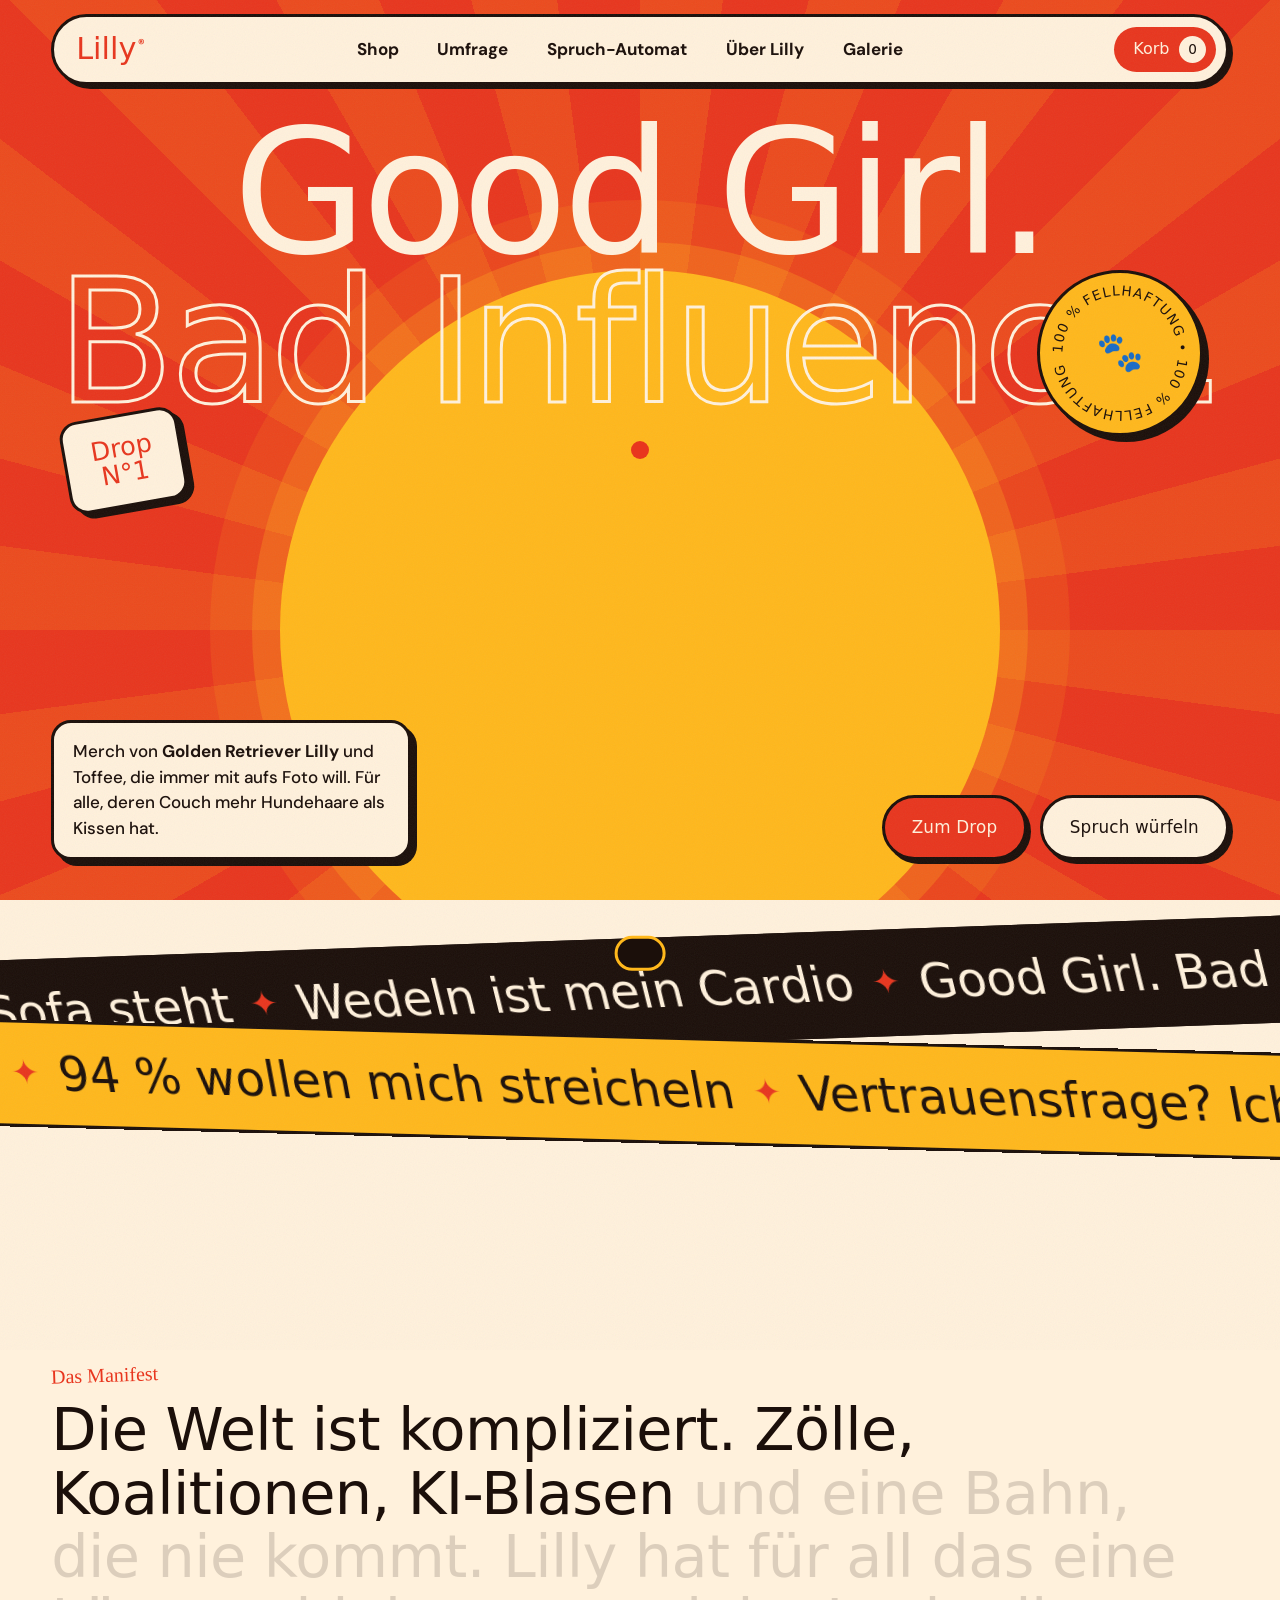
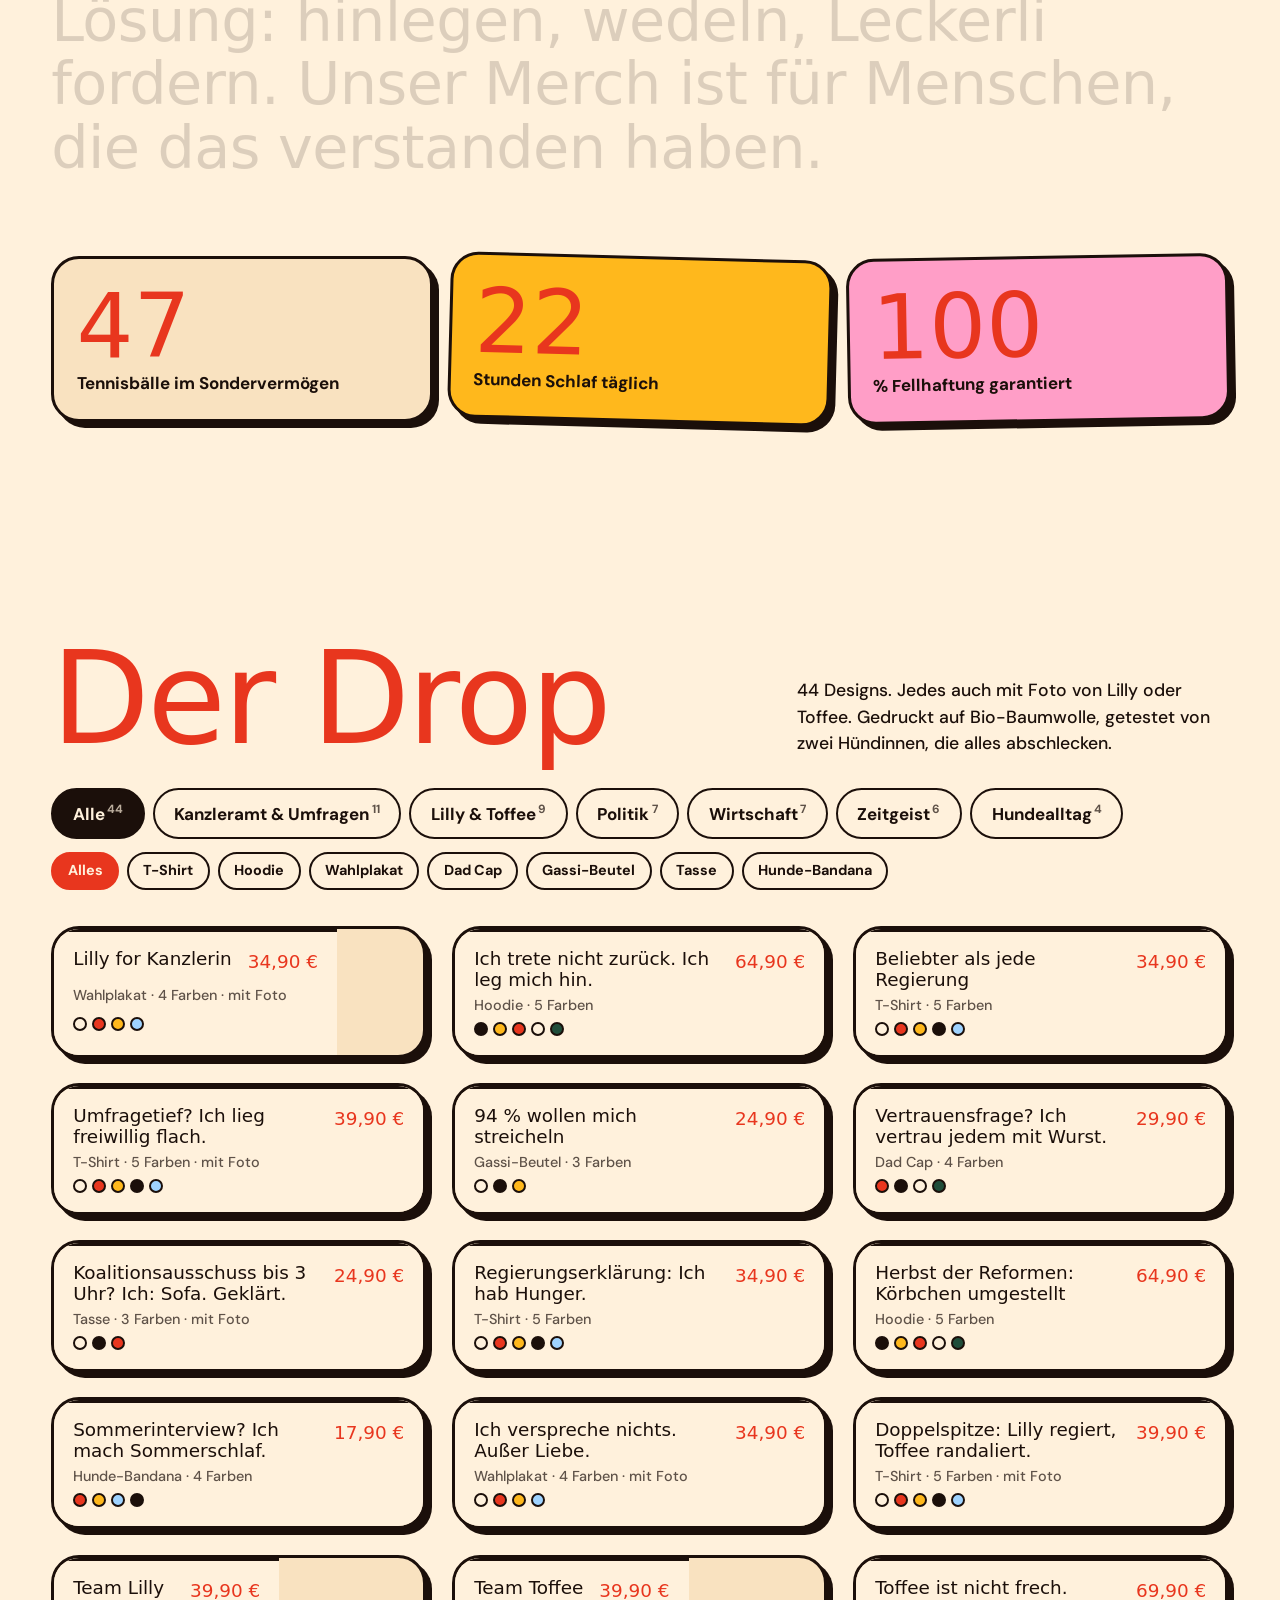
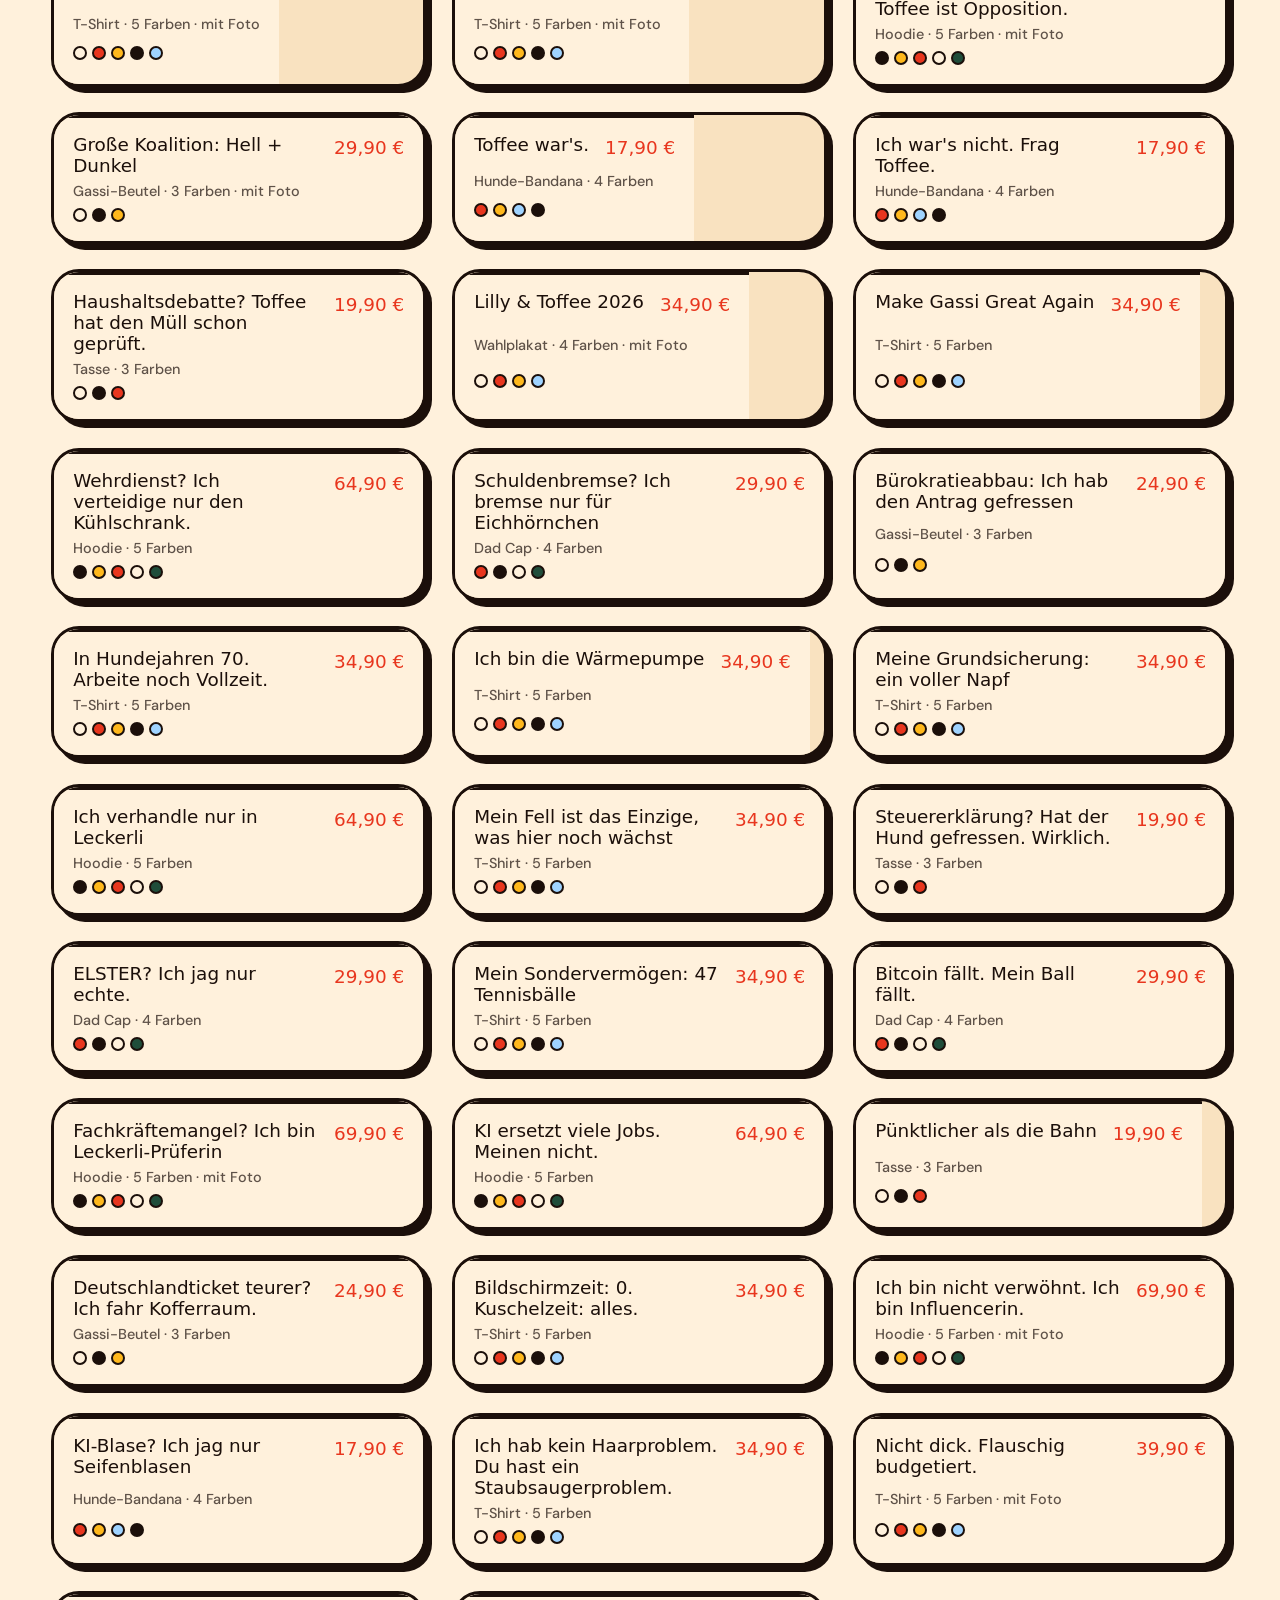
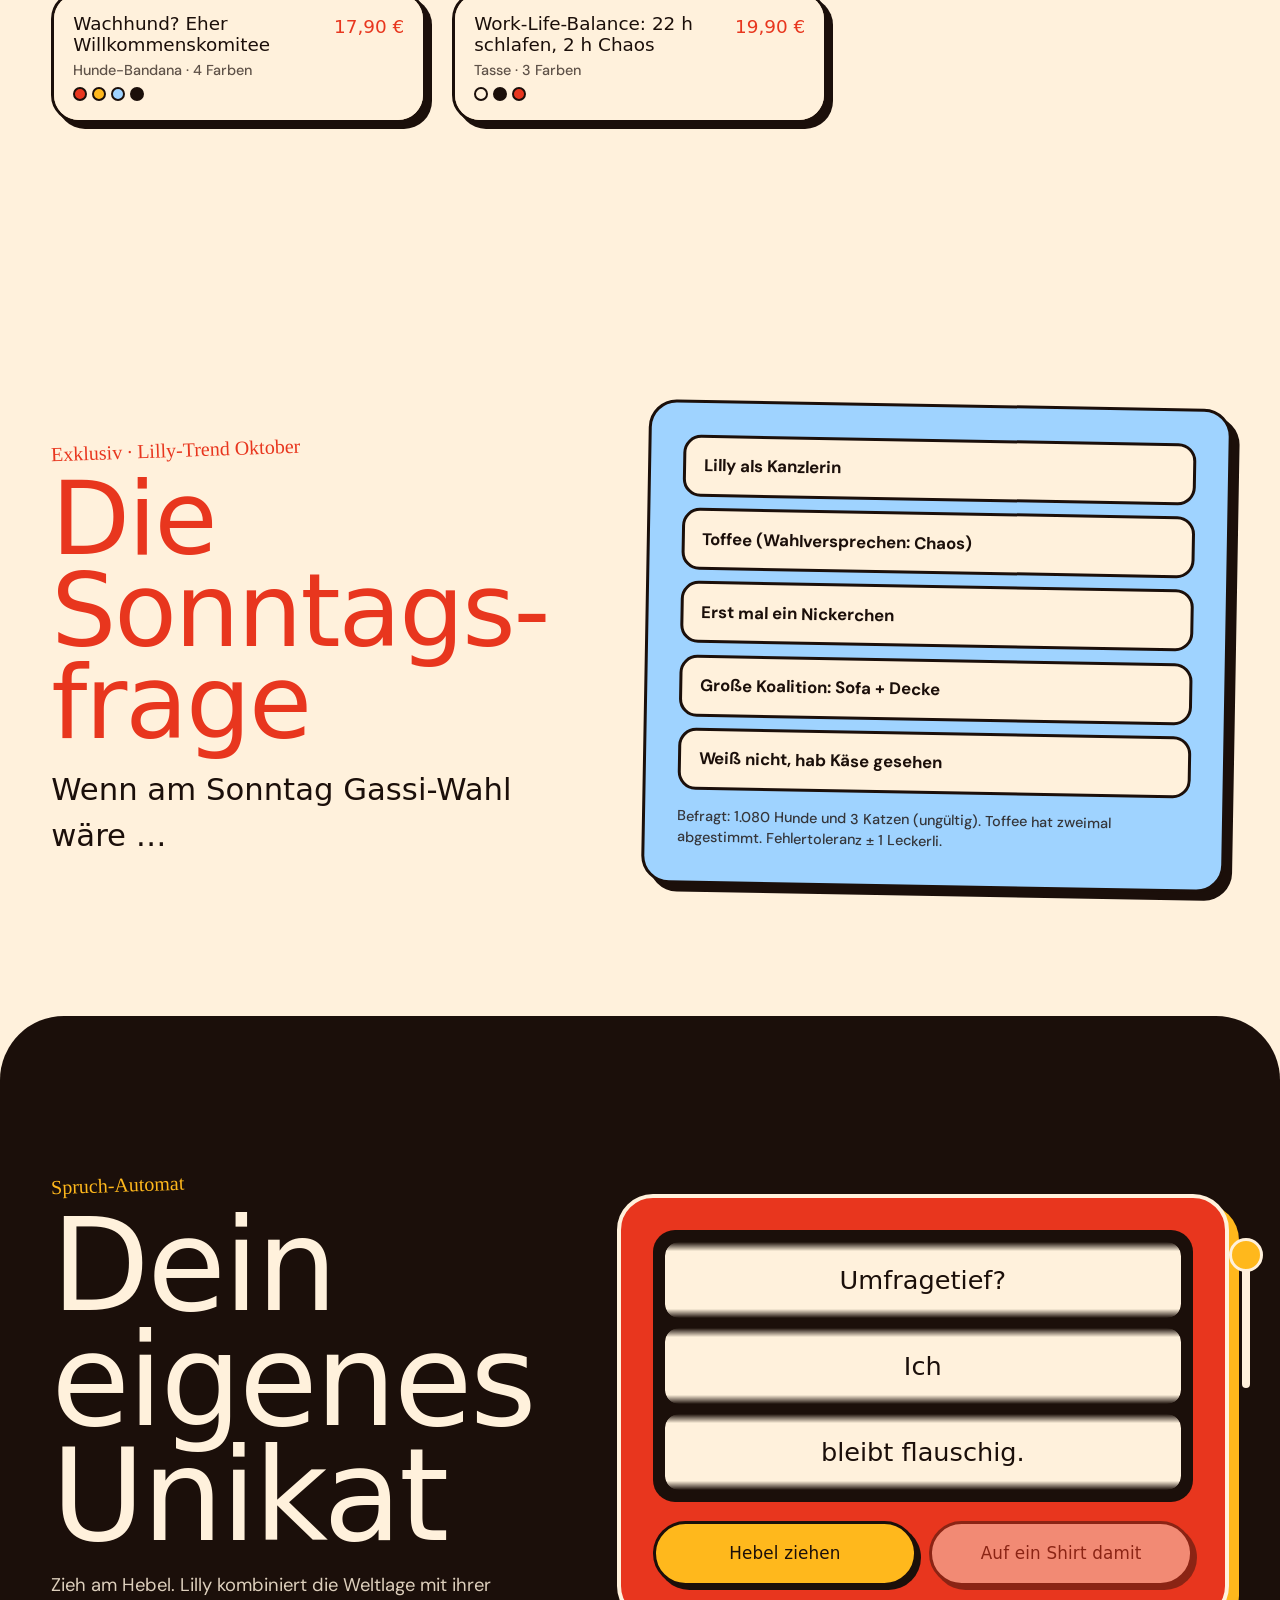
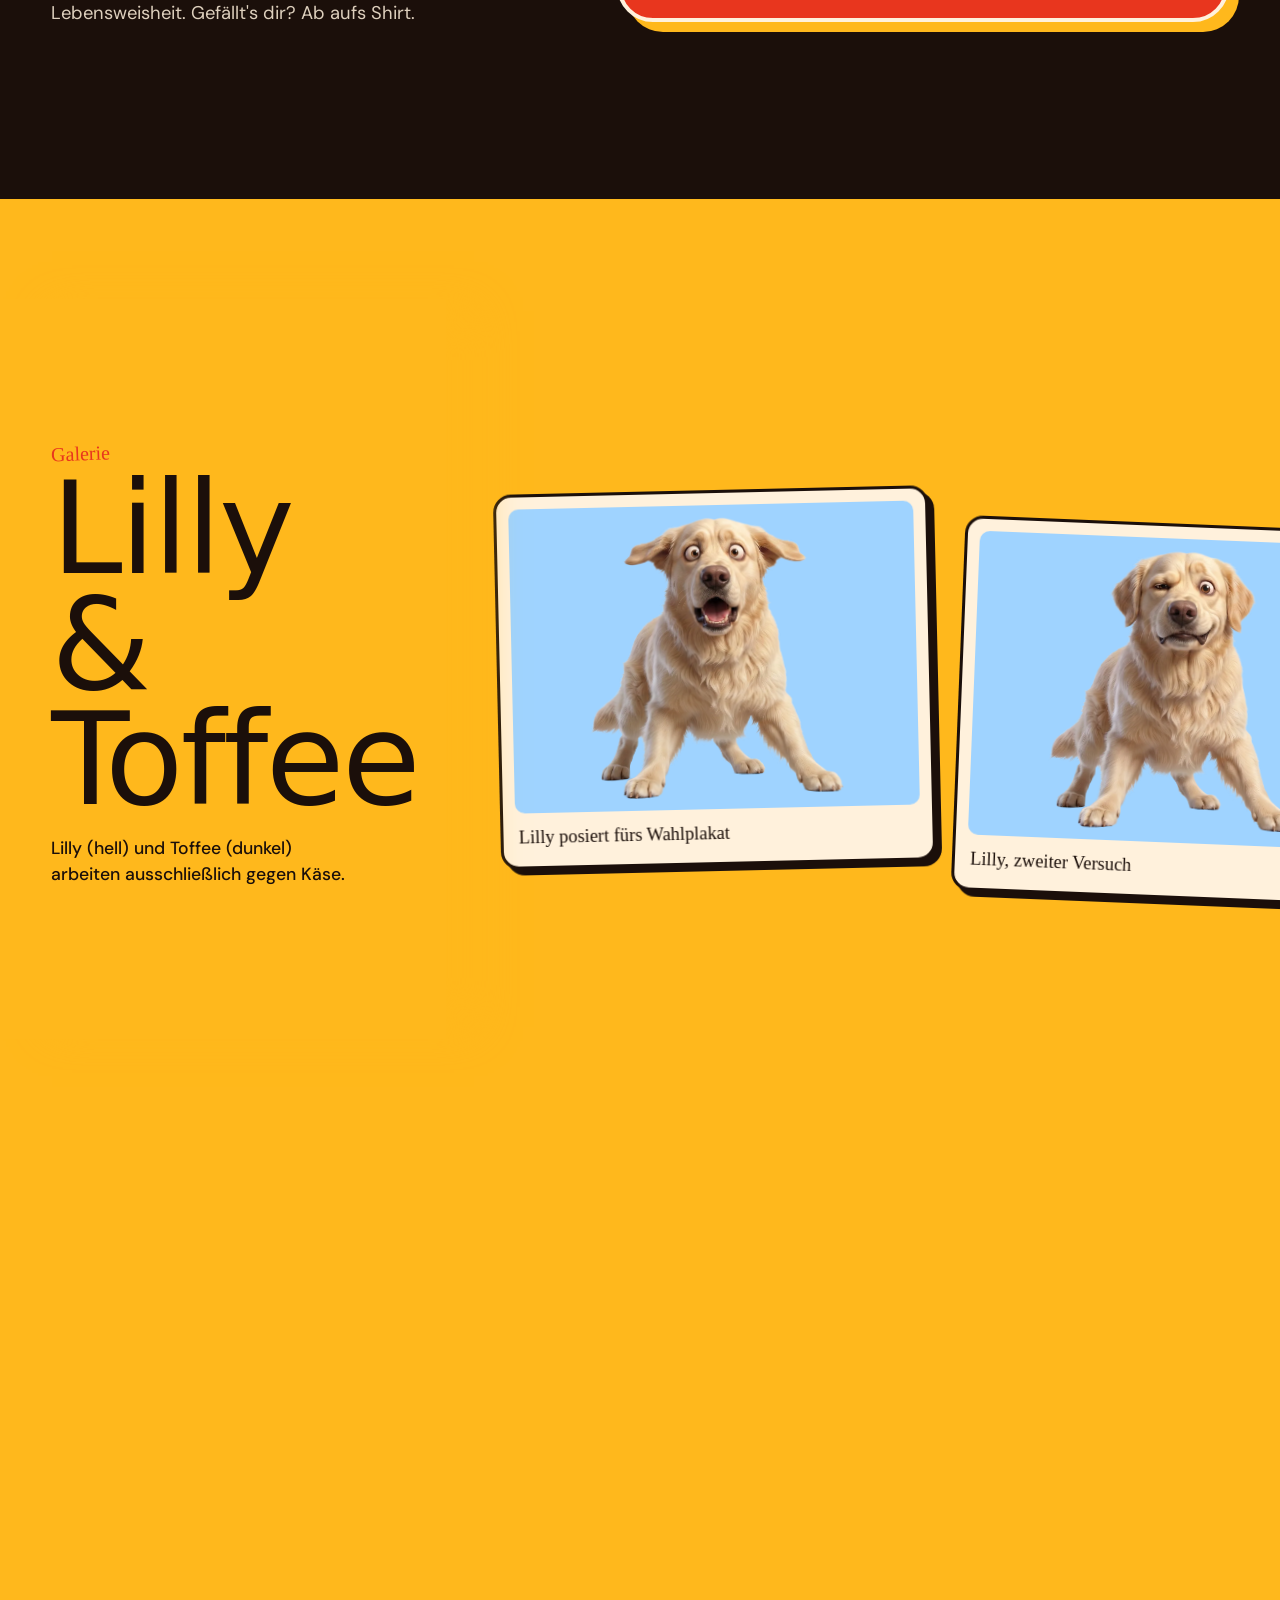
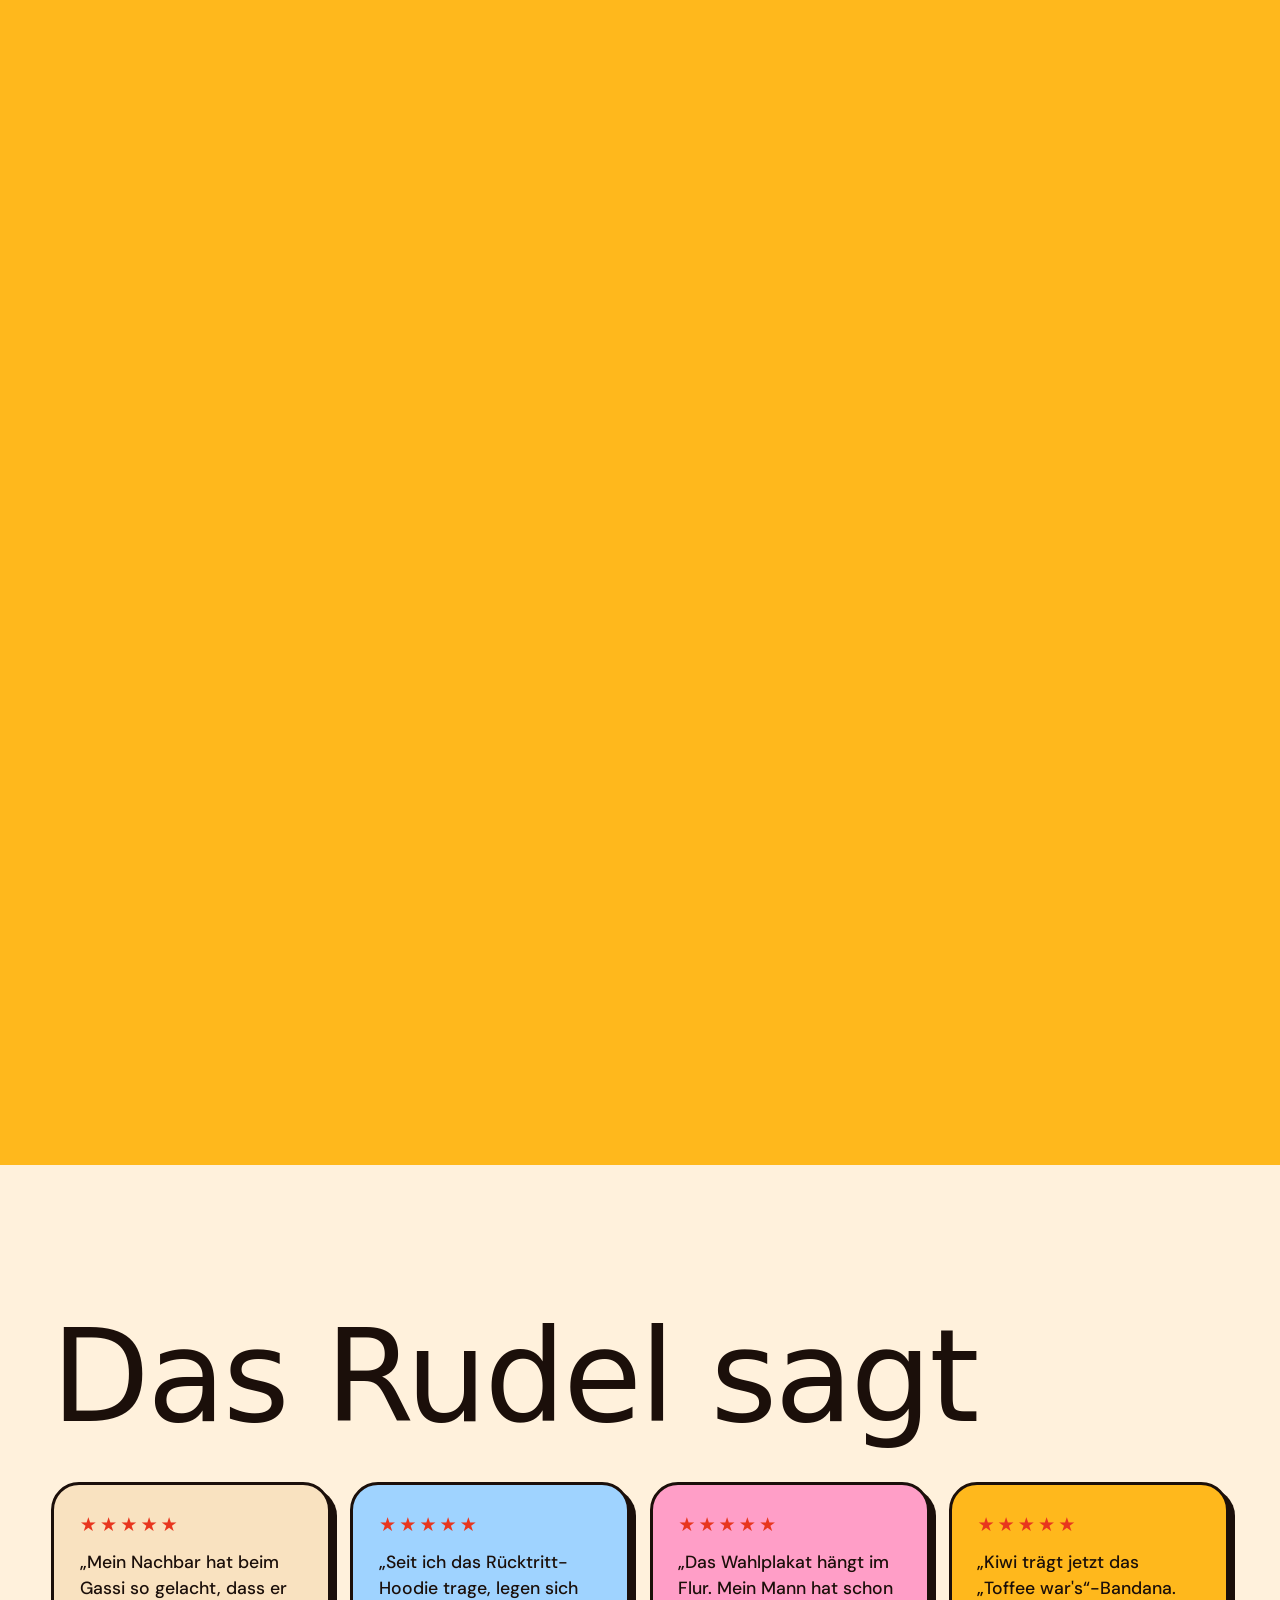
==== commit b9a24518: "Lilly merch: introduce Toffee - New 'Lilly & Toffee' collection (Team Lilly, Team Toffee, Doppelspit" ====
--- a/lilly/index.html
+++ b/lilly/index.html
@@ -4,7 +4,7 @@
   <meta charset="utf-8" />
   <meta name="viewport" content="width=device-width, initial-scale=1, viewport-fit=cover" />
   <title>Lilly Merch – Good Girl. Bad Influence.</title>
-  <meta name="description" content="Der Merch von Golden Retriever Lilly: T-Shirts, Hoodies, Caps, Tassen und Bandanas mit den witzigsten Sprüchen für Hundemenschen – zu Politik, Wirtschaft und Alltag." />
+  <meta name="description" content="Der Merch von Golden Retriever Lilly und Toffee: T-Shirts, Hoodies, Caps, Tassen und Bandanas mit den witzigsten Sprüchen für Hundemenschen – zu Politik, Wirtschaft und Alltag." />
   <meta name="theme-color" content="#e8361e" />
   <meta property="og:title" content="Lilly Merch – Good Girl. Bad Influence." />
   <meta property="og:description" content="Merch so gut, dass sogar die Katze neidisch wird." />
@@ -83,7 +83,7 @@
       <div class="sticker sticker--two" aria-hidden="true">Drop<br/>N°1</div>
 
       <div class="hero__foot">
-        <p class="hero__lede">Merch von <strong>Golden Retriever Lilly</strong> – für alle, deren Couch mehr Hundehaare als Kissen hat.</p>
+        <p class="hero__lede">Merch von <strong>Golden Retriever Lilly</strong> und Toffee, die immer mit aufs Foto will. Für alle, deren Couch mehr Hundehaare als Kissen hat.</p>
         <div class="hero__cta">
           <a class="btn btn--primary" href="#shop" data-magnetic><span>Zum Drop</span></a>
           <a class="btn btn--ghost" href="#automat" data-magnetic><span>Spruch würfeln</span></a>
@@ -113,7 +113,7 @@
     <section class="shop" id="shop">
       <div class="shop__head">
         <h2 class="section-title"><span data-reveal>Der</span> <span data-reveal>Drop</span></h2>
-        <p class="shop__sub"><span id="designCount">35</span> Designs. Jedes auch mit Lilly-Foto. Gedruckt auf Bio-Baumwolle, getestet von einer Hündin, die alles abschleckt.</p>
+        <p class="shop__sub"><span id="designCount">35</span> Designs. Jedes auch mit Foto von Lilly oder Toffee. Gedruckt auf Bio-Baumwolle, getestet von zwei Hündinnen, die alles abschlecken.</p>
       </div>
       <div class="filters" role="tablist" aria-label="Kategorien" id="filters"></div>
       <div class="types" id="types" aria-label="Produktart"></div>
@@ -159,8 +159,8 @@
       <div class="gallery__pin">
         <div class="gallery__head">
           <p class="eyebrow">Galerie</p>
-          <h2 class="section-title">Lilly<br/>im Dienst</h2>
-          <p>Unser Model arbeitet ausschließlich gegen Käse.</p>
+          <h2 class="section-title">Lilly &amp;<br/>Toffee</h2>
+          <p>Lilly (hell) und Toffee (dunkel) arbeiten ausschließlich gegen Käse.</p>
         </div>
         <div class="gallery__track" id="galleryTrack"></div>
       </div>
--- a/lilly/assets/css/style.css
+++ b/lilly/assets/css/style.css
@@ -990,7 +990,7 @@
 .poll__opt.is-mine .poll__bar { background: var(--pink); }
 .poll__opt.is-mine { border-color: var(--red); box-shadow: 4px 4px 0 var(--red); }
 .poll__opt.is-mine .poll__label::after { content: " ✓"; }
-.poll__pct { font-family: var(--display); font-size: 1.4rem; }
+.poll__pct { font-family: var(--display); font-size: 1.4rem; white-space: nowrap; }
 .poll__note { margin: 1rem 0 0; font-size: .9rem; font-weight: 500; opacity: .8; }
 @media (max-width: 900px) { .poll { grid-template-columns: 1fr; } .poll__card { rotate: 0deg; } }
 
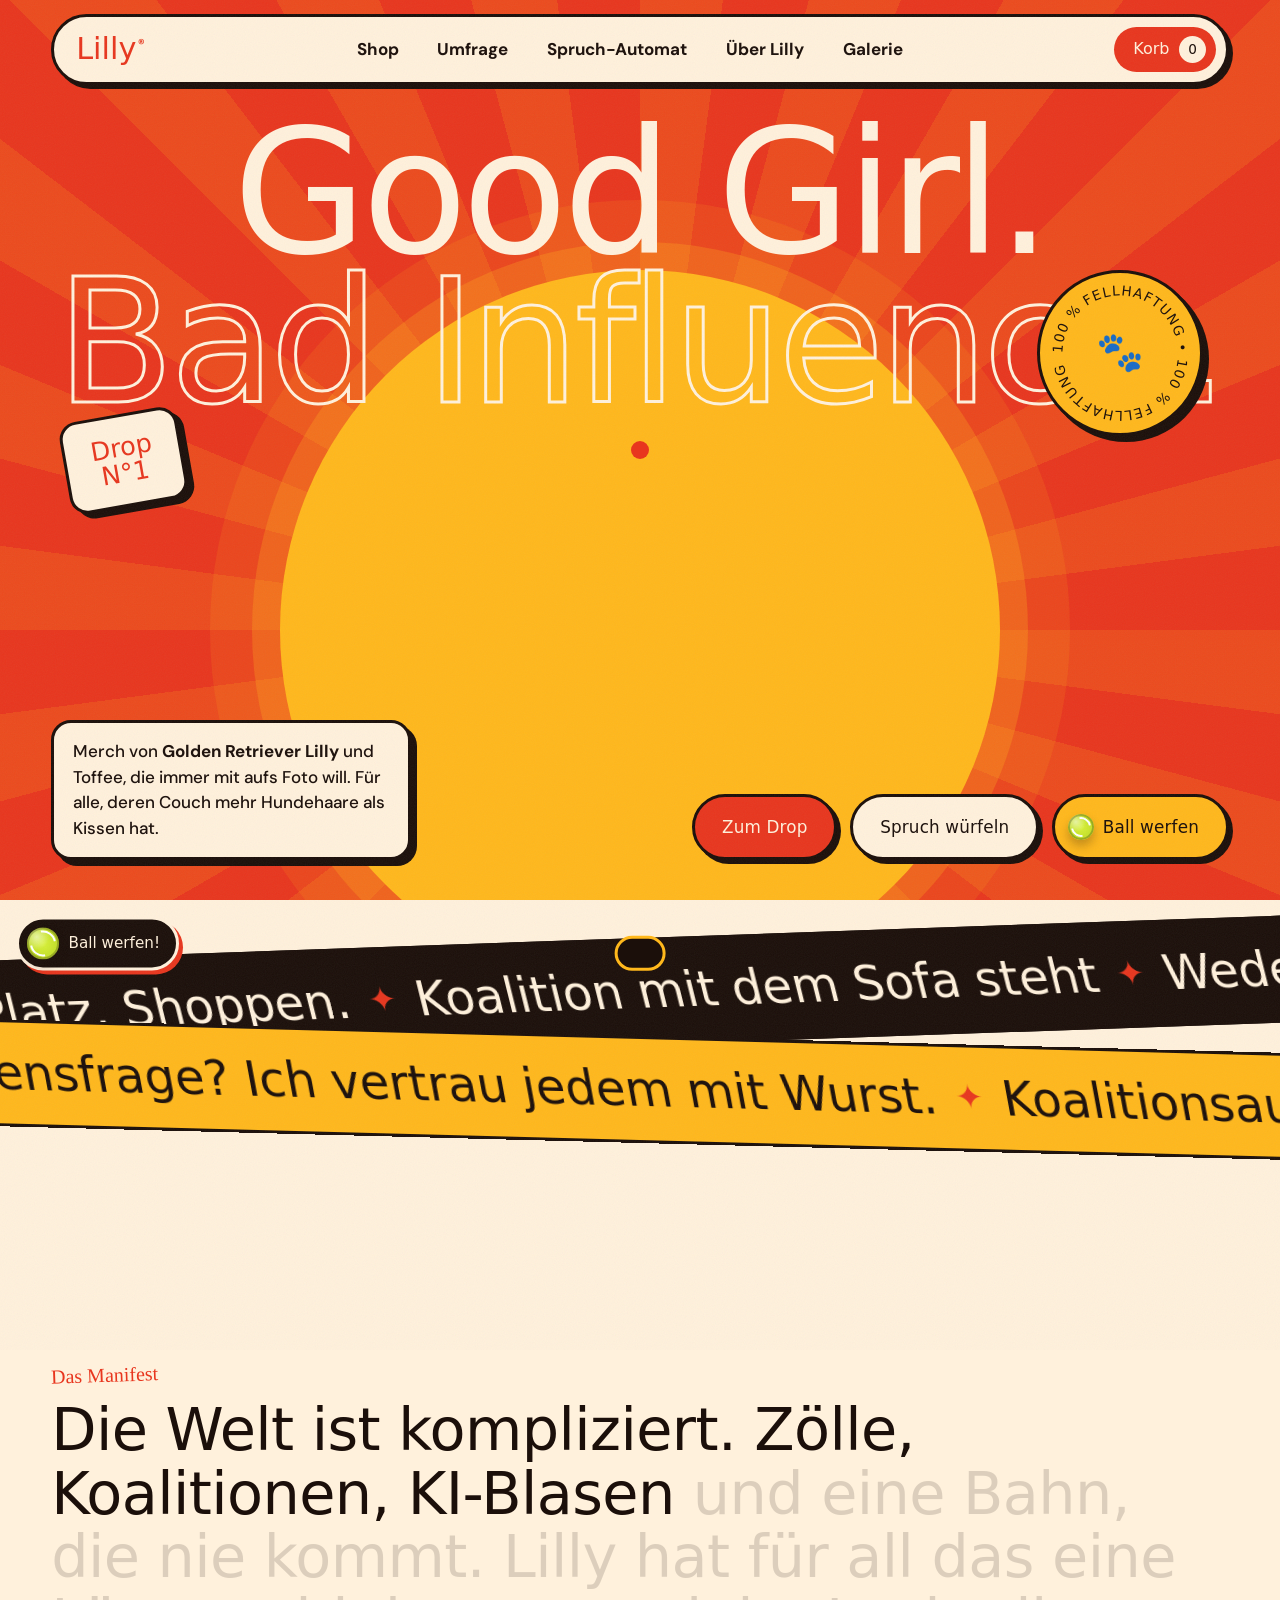
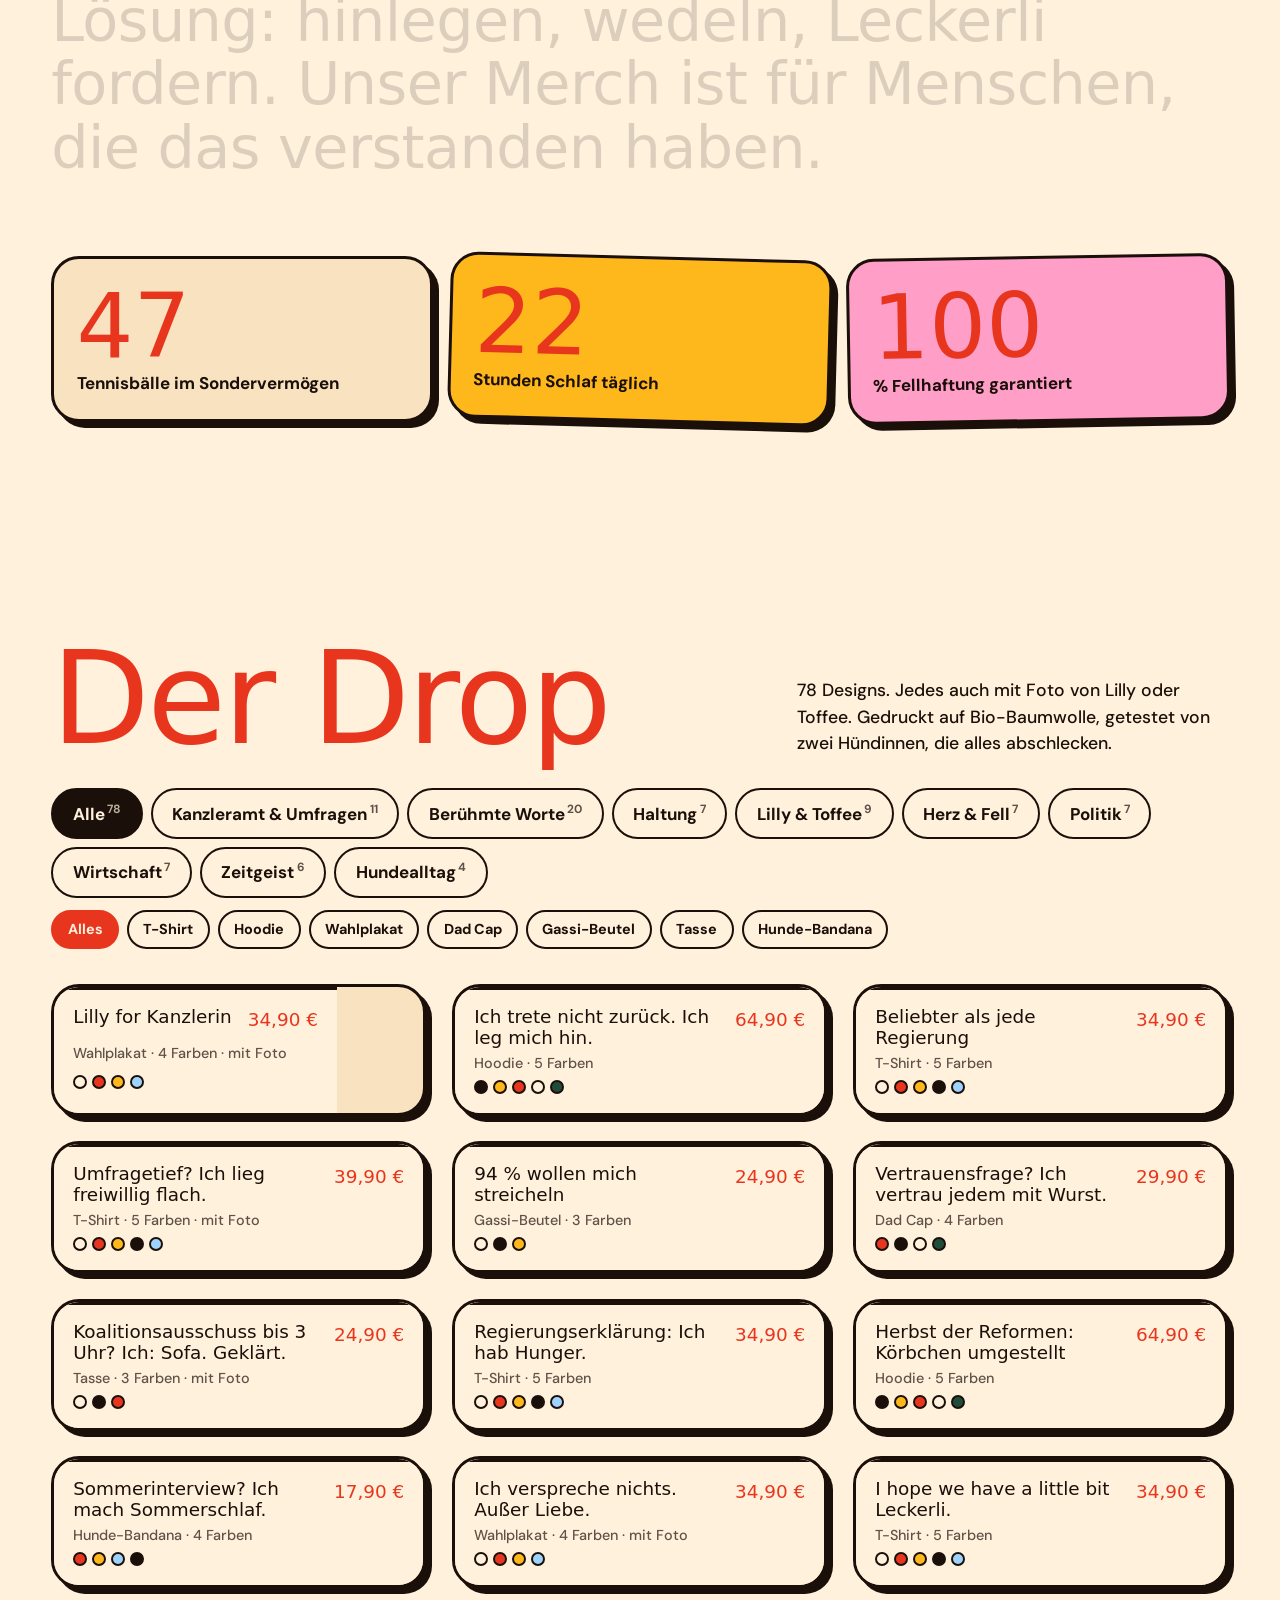
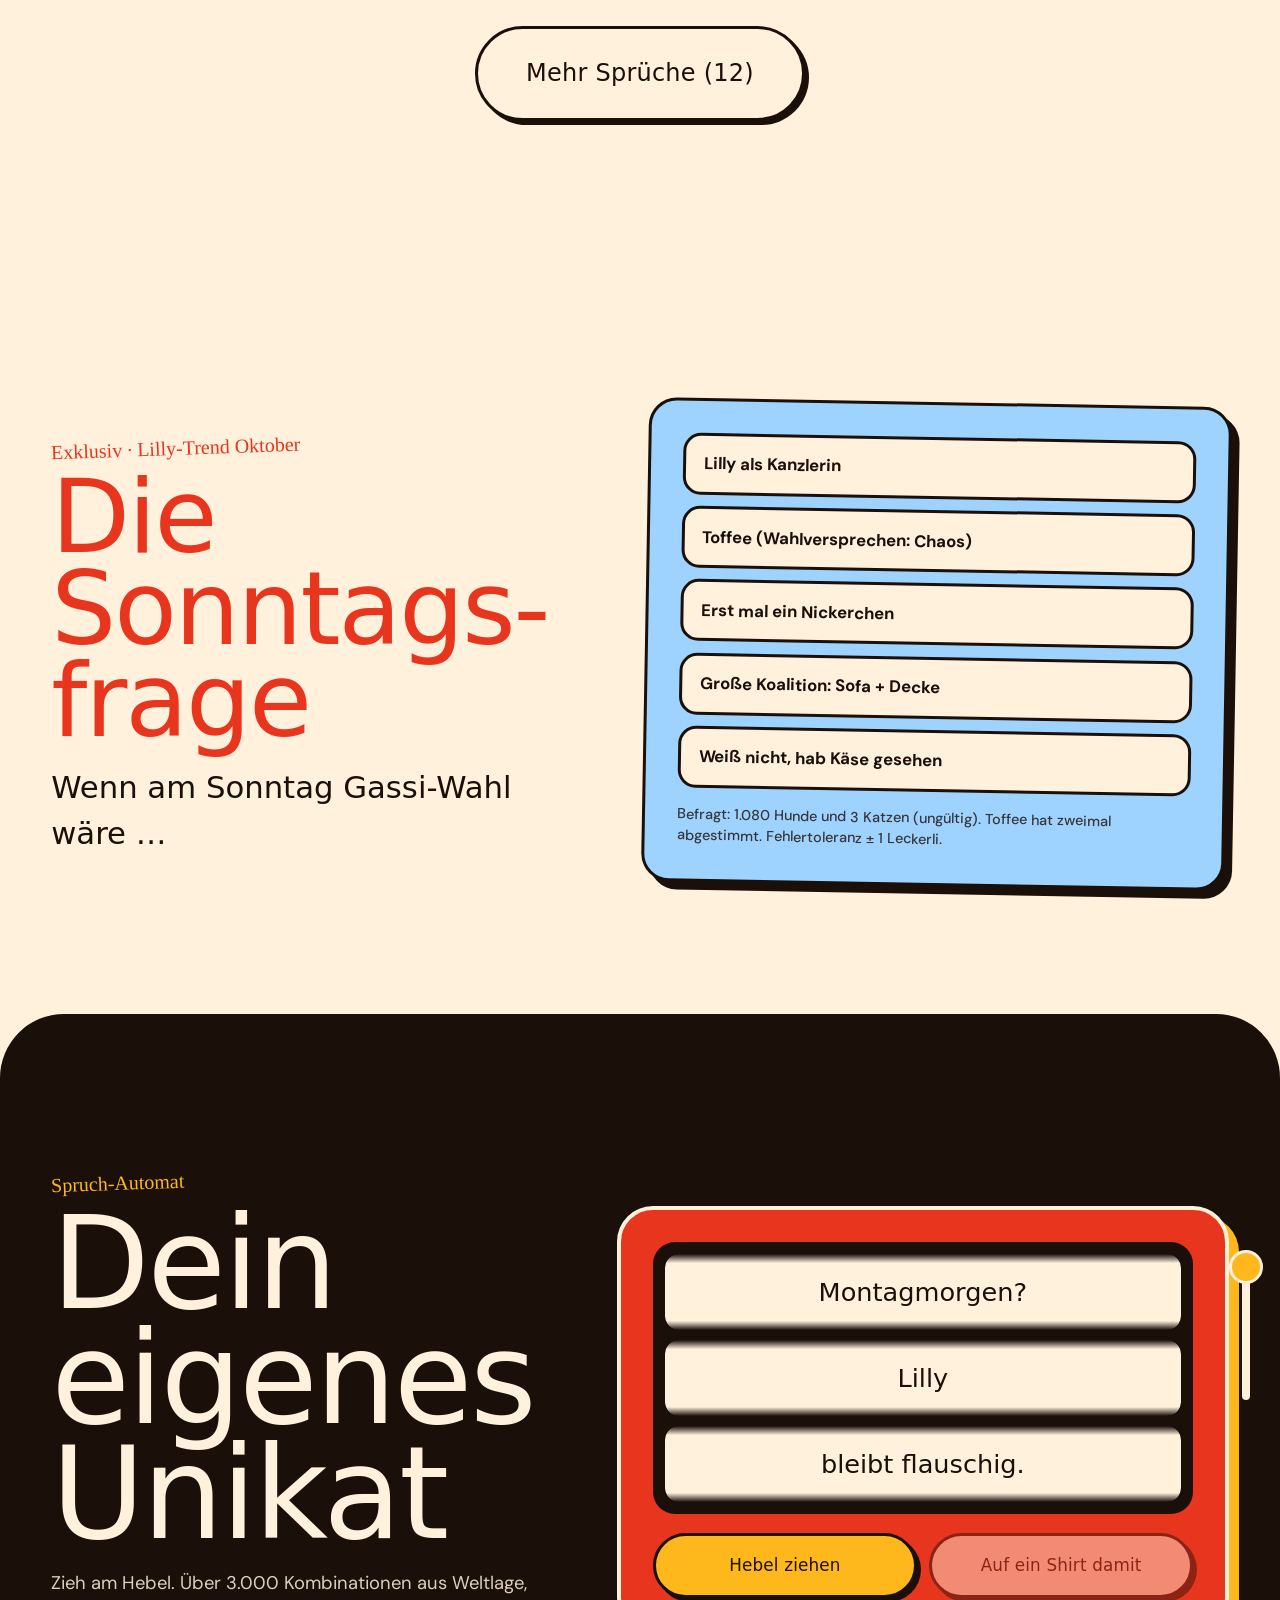
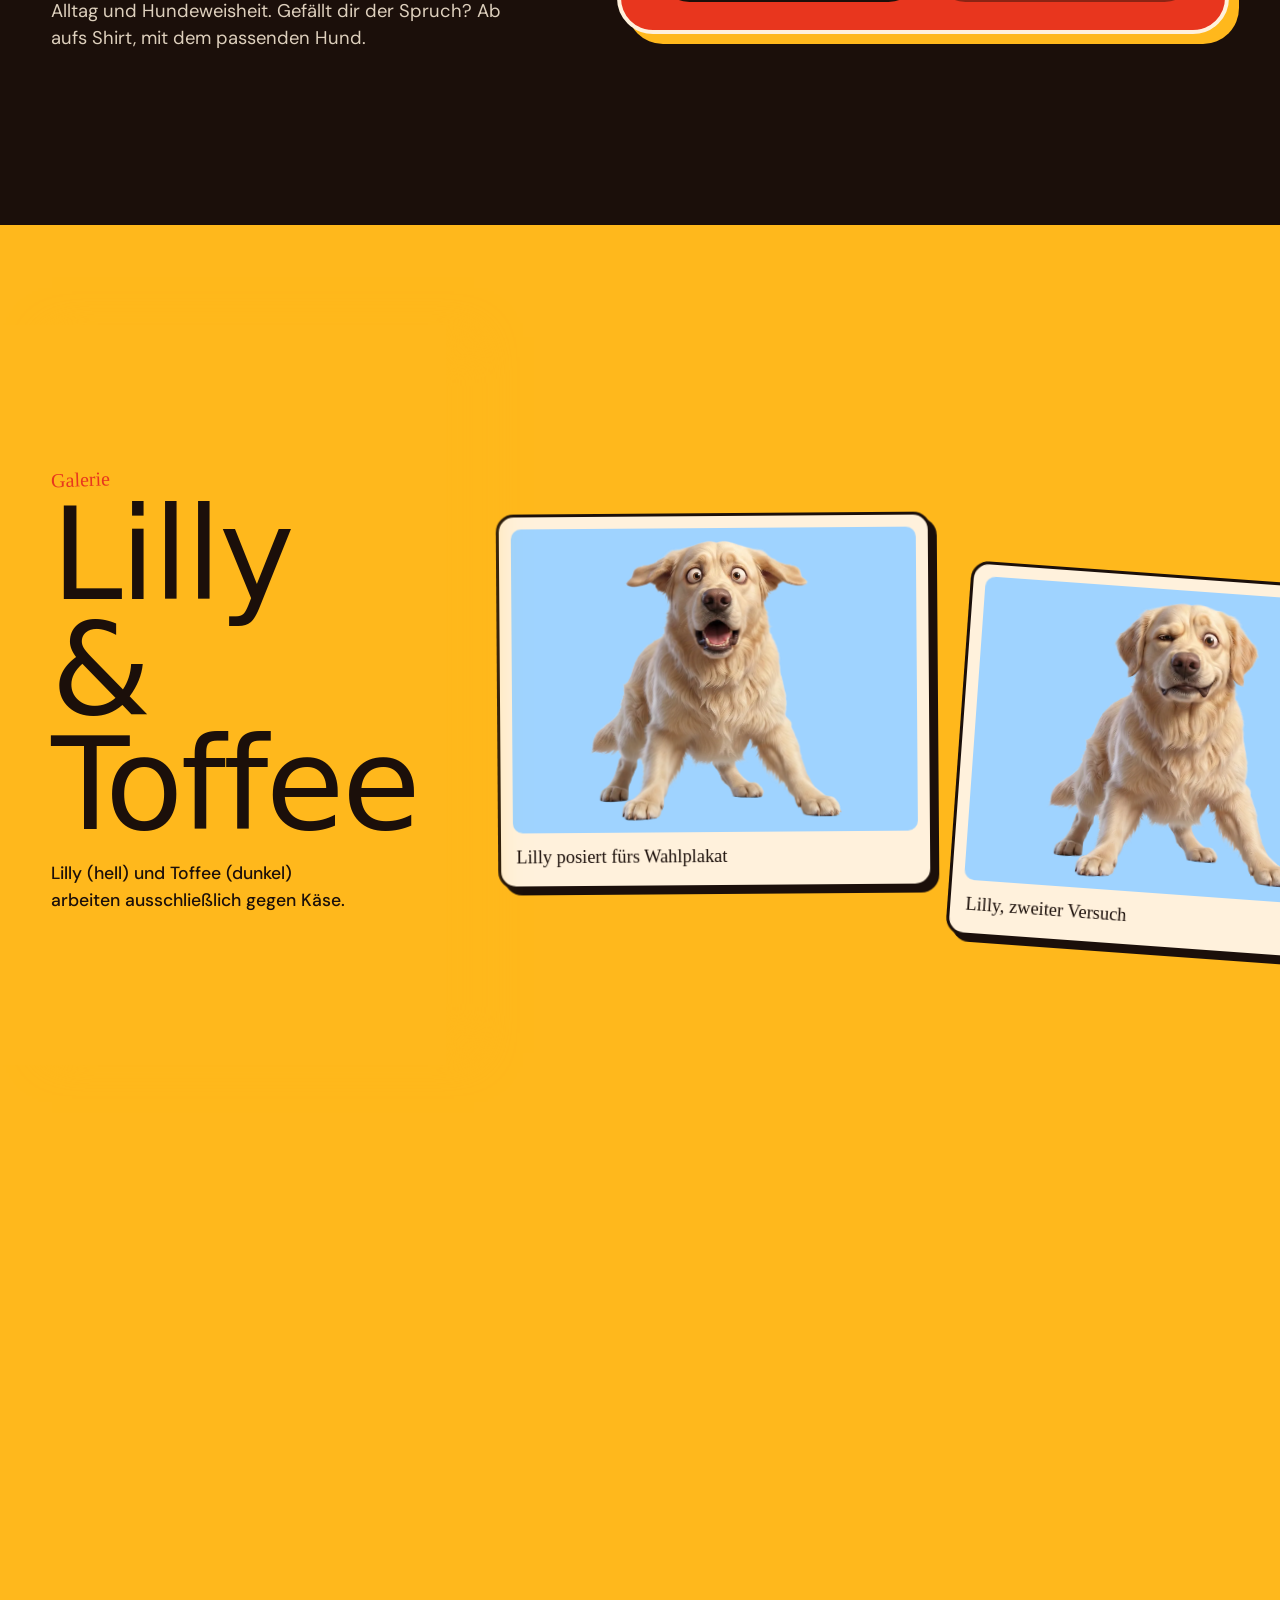
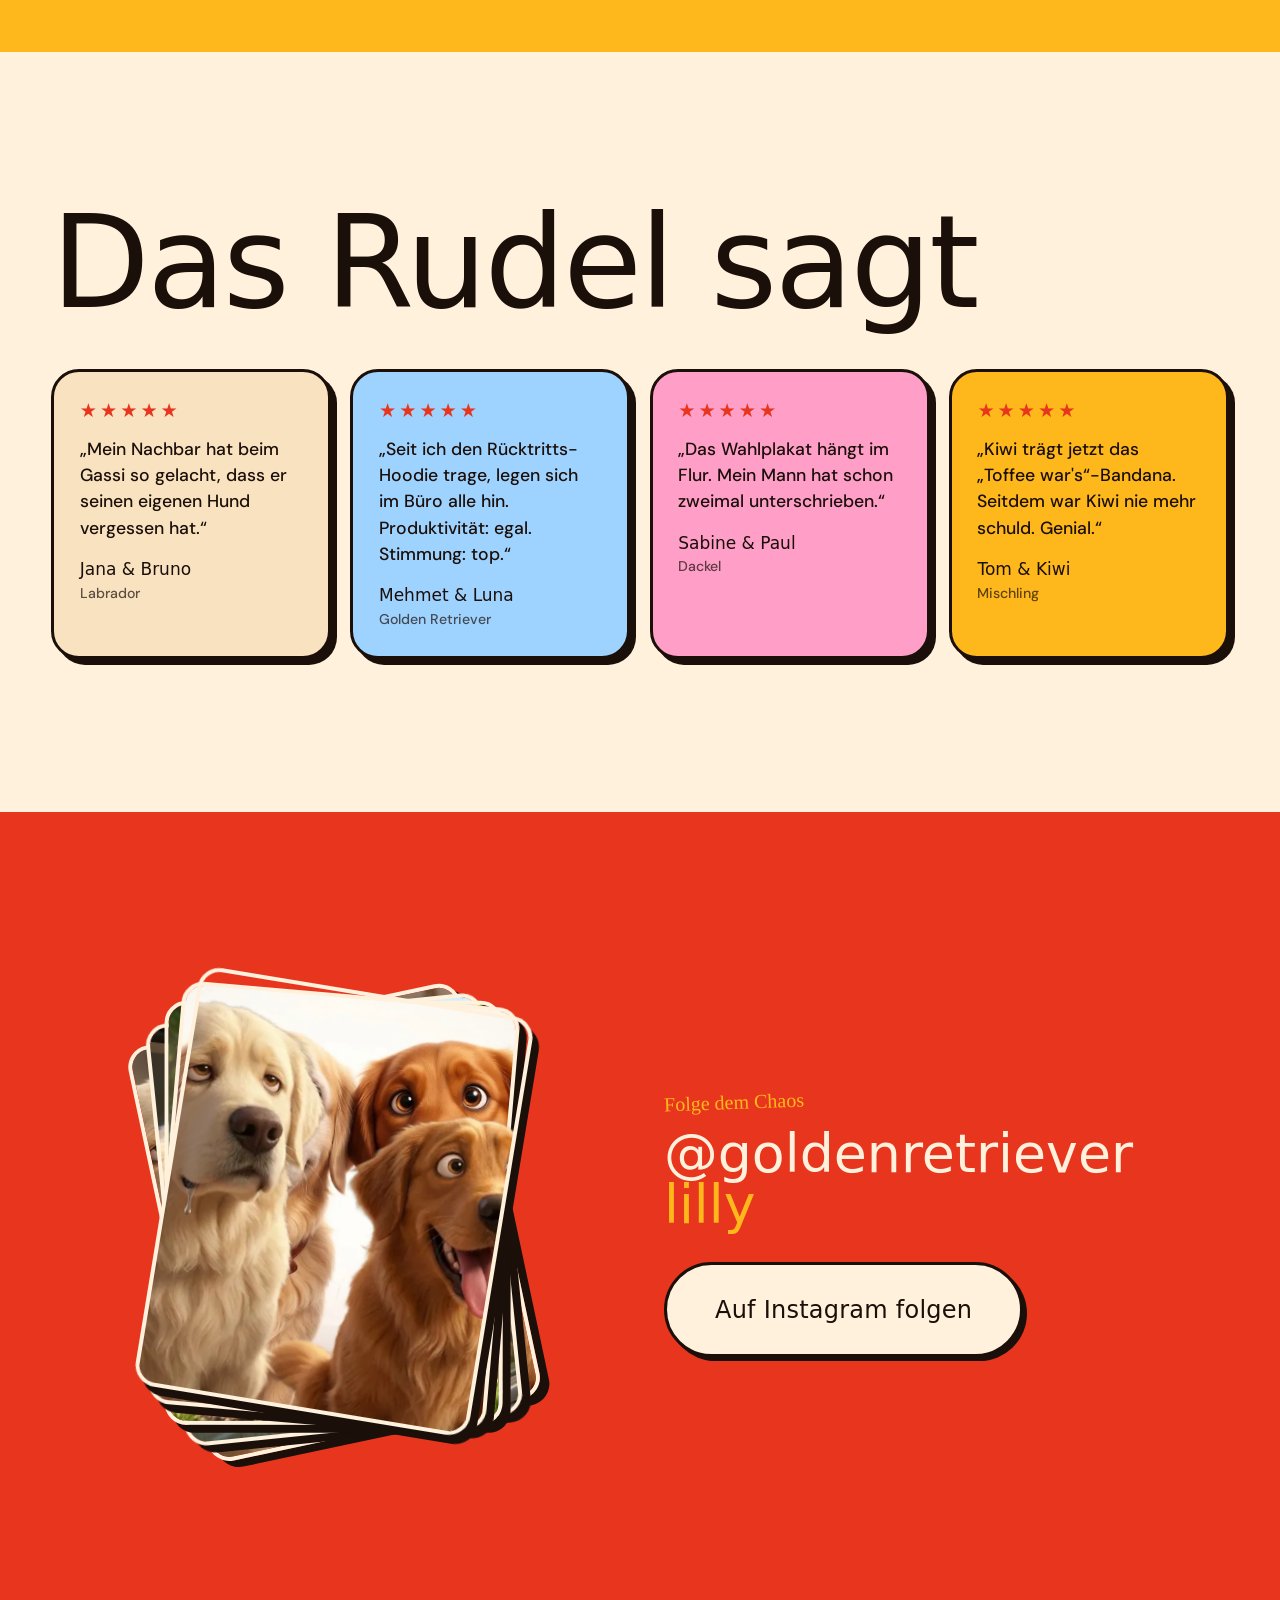
==== commit b78527e0: "Lilly merch: fetch game, famous quotes, Haltung and more slogans - Fetch mode: throw a tennis ball (" ====
--- a/lilly/index.html
+++ b/lilly/index.html
@@ -87,6 +87,7 @@
         <div class="hero__cta">
           <a class="btn btn--primary" href="#shop" data-magnetic><span>Zum Drop</span></a>
           <a class="btn btn--ghost" href="#automat" data-magnetic><span>Spruch würfeln</span></a>
+          <button class="btn btn--mustard btn--throw" type="button" data-throw data-magnetic><span class="fetch-btn__ball" aria-hidden="true"></span><span>Ball werfen</span></button>
         </div>
       </div>
       <div class="scroll-hint" aria-hidden="true"><span>Scroll</span><i></i></div>
@@ -118,6 +119,7 @@
       <div class="filters" role="tablist" aria-label="Kategorien" id="filters"></div>
       <div class="types" id="types" aria-label="Produktart"></div>
       <div class="grid" id="grid" aria-live="polite"></div>
+      <div class="more"><button class="btn btn--cream btn--big" id="moreBtn" data-magnetic><span>Mehr Sprüche (<span id="moreCount">12</span>)</span></button></div>
     </section>
 
     <!-- Lilly-Trend ------------------------------------------------------ -->
@@ -138,7 +140,7 @@
       <div class="automat__intro">
         <p class="eyebrow eyebrow--light">Spruch-Automat</p>
         <h2 class="section-title section-title--light">Dein eigenes<br/>Unikat</h2>
-        <p>Zieh am Hebel. Lilly kombiniert die Weltlage mit ihrer Lebensweisheit. Gefällt's dir? Ab aufs Shirt.</p>
+        <p>Zieh am Hebel. Über 3.000 Kombinationen aus Weltlage, Alltag und Hundeweisheit. Gefällt dir der Spruch? Ab aufs Shirt, mit dem passenden Hund.</p>
       </div>
       <div class="machine">
         <div class="machine__window">
@@ -176,7 +178,7 @@
     <section class="insta">
       <div class="insta__stack" id="instaStack" aria-hidden="true"></div>
       <div class="insta__copy">
-        <p class="eyebrow eyebrow--light">Folg dem Chaos</p>
+        <p class="eyebrow eyebrow--light">Folge dem Chaos</p>
         <h2 class="insta__title">@goldenretriever<br/><em>lilly</em></h2>
         <a class="btn btn--cream btn--big" id="instaLink" href="#" target="_blank" rel="noopener" data-magnetic><span>Auf Instagram folgen</span></a>
       </div>
@@ -274,6 +276,11 @@
     </div>
   </aside>
 
+  <button class="fetch-btn" id="fetchBtn" aria-label="Ball werfen – Lilly oder Toffee holt ihn (Taste B)">
+    <span class="fetch-btn__ball" aria-hidden="true"></span>
+    <span class="fetch-btn__label">Ball werfen!</span>
+  </button>
+
   <div class="toast" id="toast" role="status" aria-live="polite"></div>
   <canvas class="confetti" id="confetti" aria-hidden="true"></canvas>
 
--- a/lilly/assets/css/style.css
+++ b/lilly/assets/css/style.css
@@ -1027,3 +1027,62 @@
     box-shadow: 40px 0 40px -12px var(--mustard);
   }
 }
+
+/* ---------- Stöckchen-Modus ---------- */
+.fetch { position: fixed; inset: 0; z-index: 110; pointer-events: none; overflow: hidden; visibility: hidden; }
+.fetch.is-on { visibility: visible; }
+.fetch__ball, .fetch-btn__ball {
+  width: 32px; height: 32px;
+  border-radius: 50%;
+  background:
+    radial-gradient(circle at 30% 30%, rgba(255,255,255,.55), transparent 40%),
+    radial-gradient(circle at 50% 50%, #d9f23a, #b7d61e);
+  box-shadow: inset 0 0 0 2px rgba(27,15,10,.25), 0 6px 10px rgba(27,15,10,.25);
+  position: relative;
+}
+.fetch__ball::after, .fetch-btn__ball::after {
+  content: ""; position: absolute; inset: 3px;
+  border-radius: 50%;
+  border: 2.5px solid #fff;
+  border-left-color: transparent; border-right-color: transparent;
+  transform: rotate(35deg);
+}
+.fetch__ball { position: absolute; left: 0; top: 0; opacity: 0; }
+.fetch__dog { position: absolute; left: 0; top: 0; height: auto; opacity: 0; filter: drop-shadow(0 12px 10px rgba(27,15,10,.3)); transform-origin: 50% 100%; }
+
+.fetch-btn {
+  position: fixed; left: 16px; bottom: 16px; z-index: 115;
+  display: inline-flex; align-items: center; gap: .6rem;
+  padding: 8px 16px 8px 8px;
+  background: var(--ink); color: var(--cream);
+  border: 3px solid var(--cream);
+  border-radius: 999px;
+  font-family: var(--display); font-size: .95rem;
+  box-shadow: 4px 4px 0 var(--red);
+  transition: transform .3s var(--bounce);
+}
+.fetch-btn:hover { transform: translateY(-3px) rotate(-3deg); }
+.fetch-btn__ball { animation: ballIdle 2.4s var(--ease) infinite; }
+@keyframes ballIdle { 0%, 70%, 100% { transform: translateY(0); } 80% { transform: translateY(-12px); } 90% { transform: translateY(0) scaleY(.85); } }
+.fetch-btn.is-thrown .fetch-btn__ball { animation: ballGone .9s var(--ease); }
+@keyframes ballGone { 0% { transform: none; opacity: 1; } 30% { transform: translate(30px, -60px) scale(.6); opacity: 0; } 70% { opacity: 0; transform: none; } 100% { opacity: 1; } }
+@media (max-width: 760px) { .fetch-btn__label { display: none; } .fetch-btn { padding: 8px; } }
+
+/* Hero-Buchstaben reagieren auf die Maus */
+.hero__title .char { pointer-events: auto; transform-origin: 50% 100%; }
+
+/* Mehr laden */
+.more { display: flex; justify-content: center; margin-top: 2.4rem; }
+.more [hidden] { display: none; }
+#moreBtn[hidden] { display: none; }
+.fetch-btn { transform: translateY(160%); transition: transform .5s var(--bounce); }
+.fetch-btn.is-visible { transform: none; }
+.fetch-btn.is-visible:hover { transform: translateY(-3px) rotate(-3deg); }
+@media (max-width: 760px) { .hero__cta [data-throw] { flex-basis: 100%; } }
+.btn--throw { padding-left: .8em; }
+.btn--throw .fetch-btn__ball { width: 26px; height: 26px; flex: none; }
+@media (max-width: 760px) {
+  .hero__dog { top: clamp(190px, 30svh, 300px); bottom: auto; }
+  .hero__cta .btn--throw { flex-basis: 100%; }
+}
+@media (max-width: 760px) and (max-height: 740px) { .hero__lede { display: none; } }
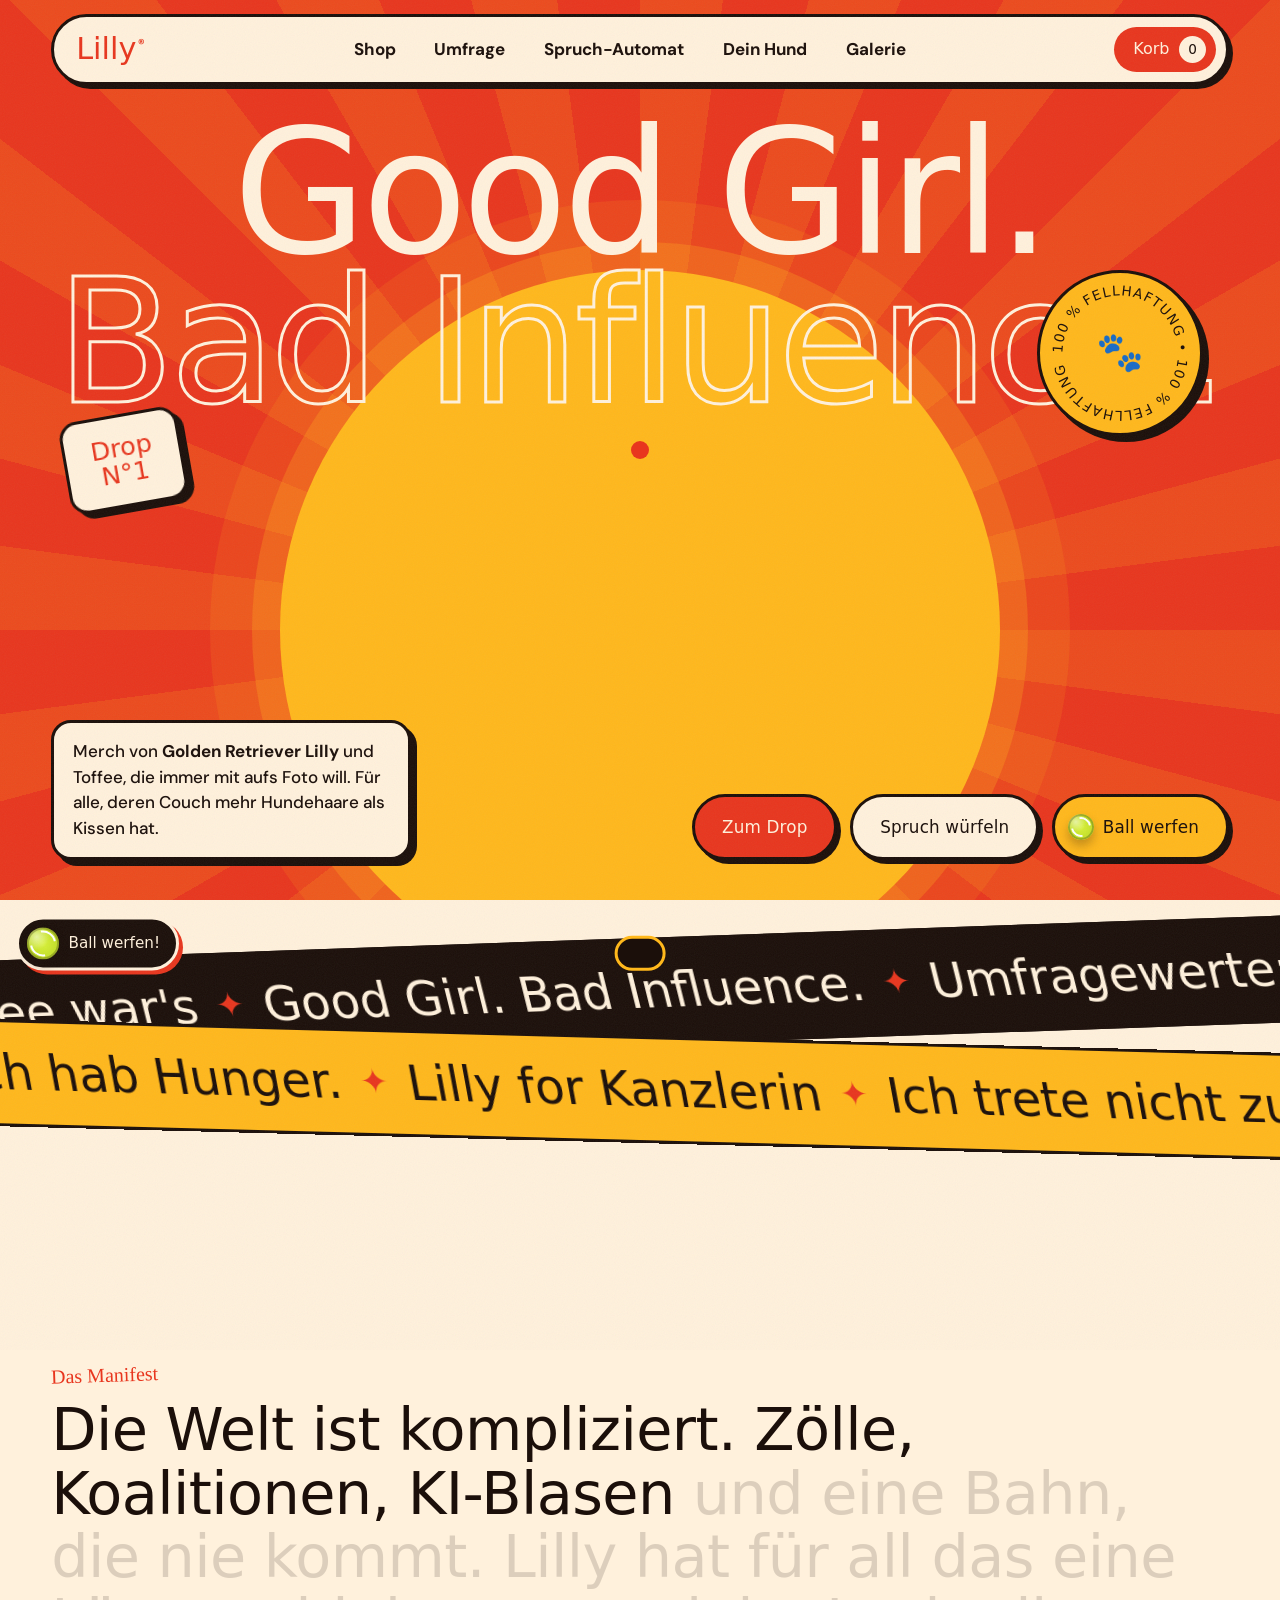
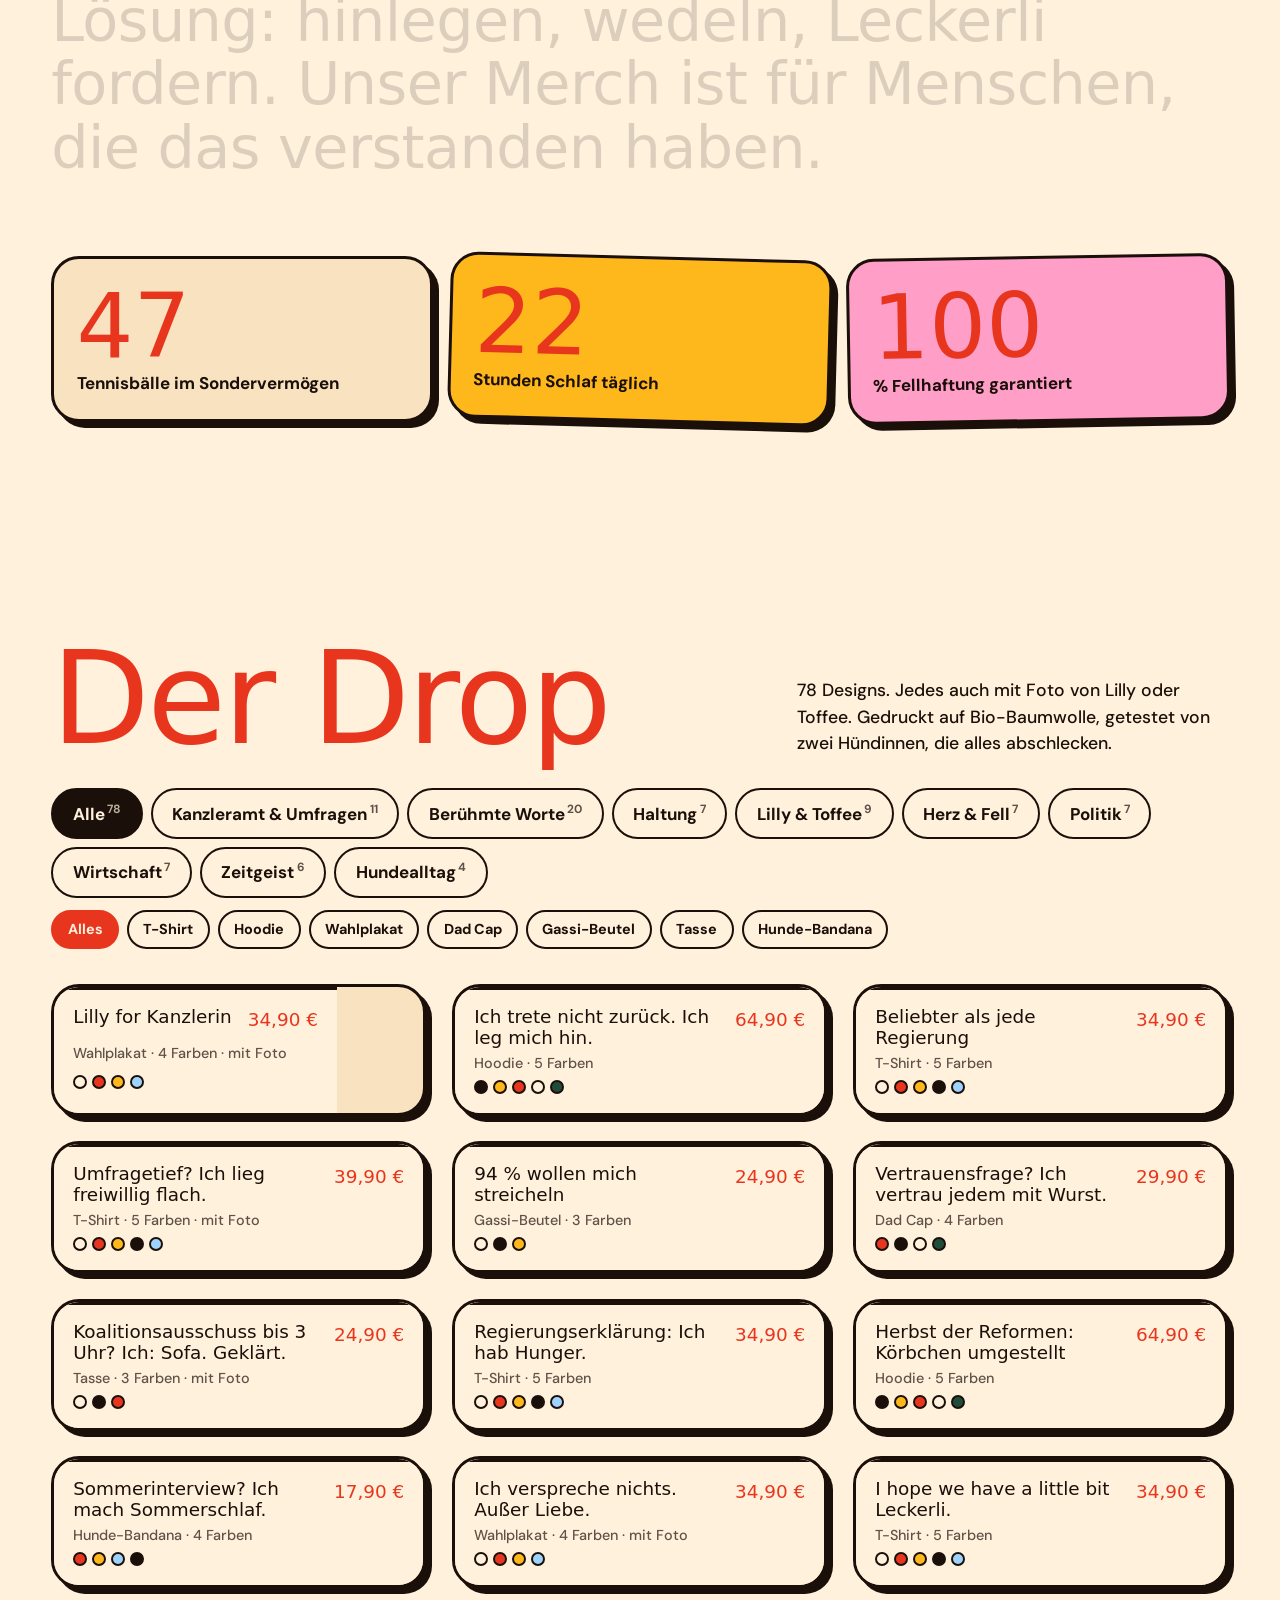
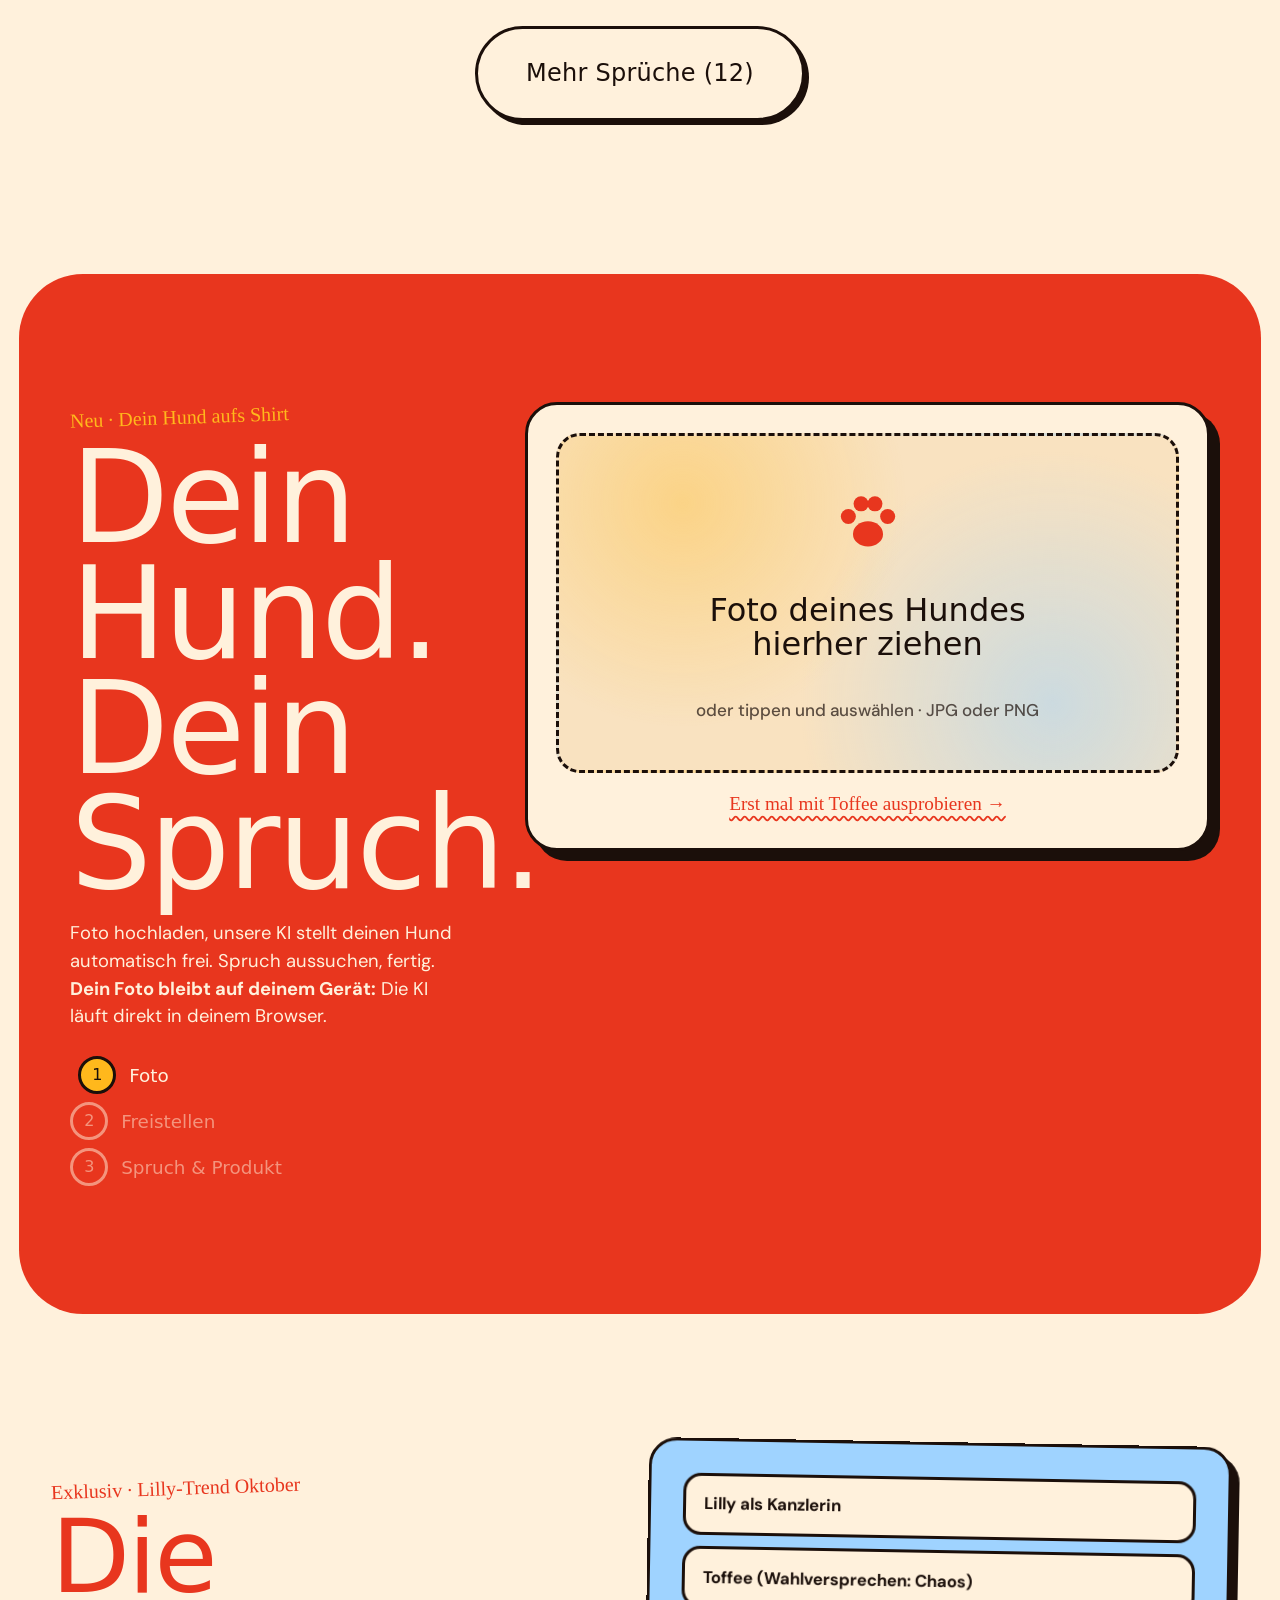
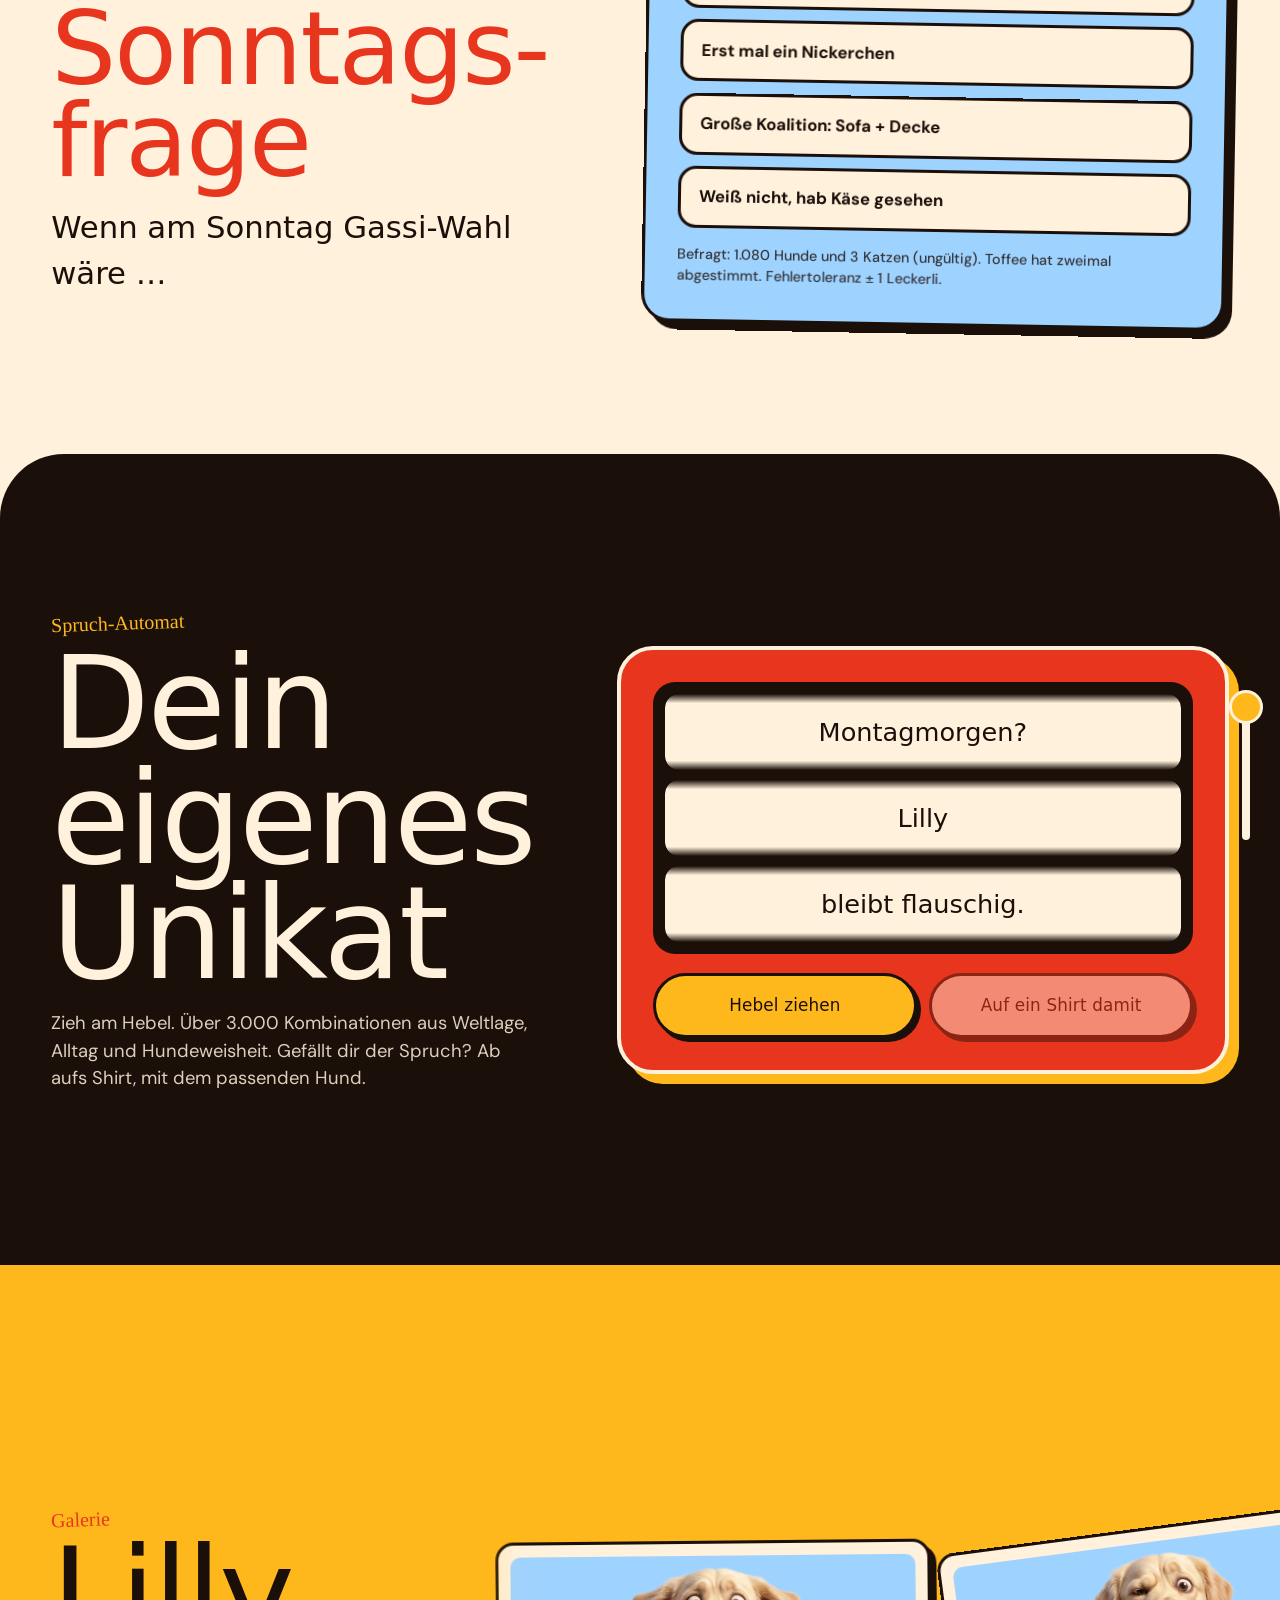
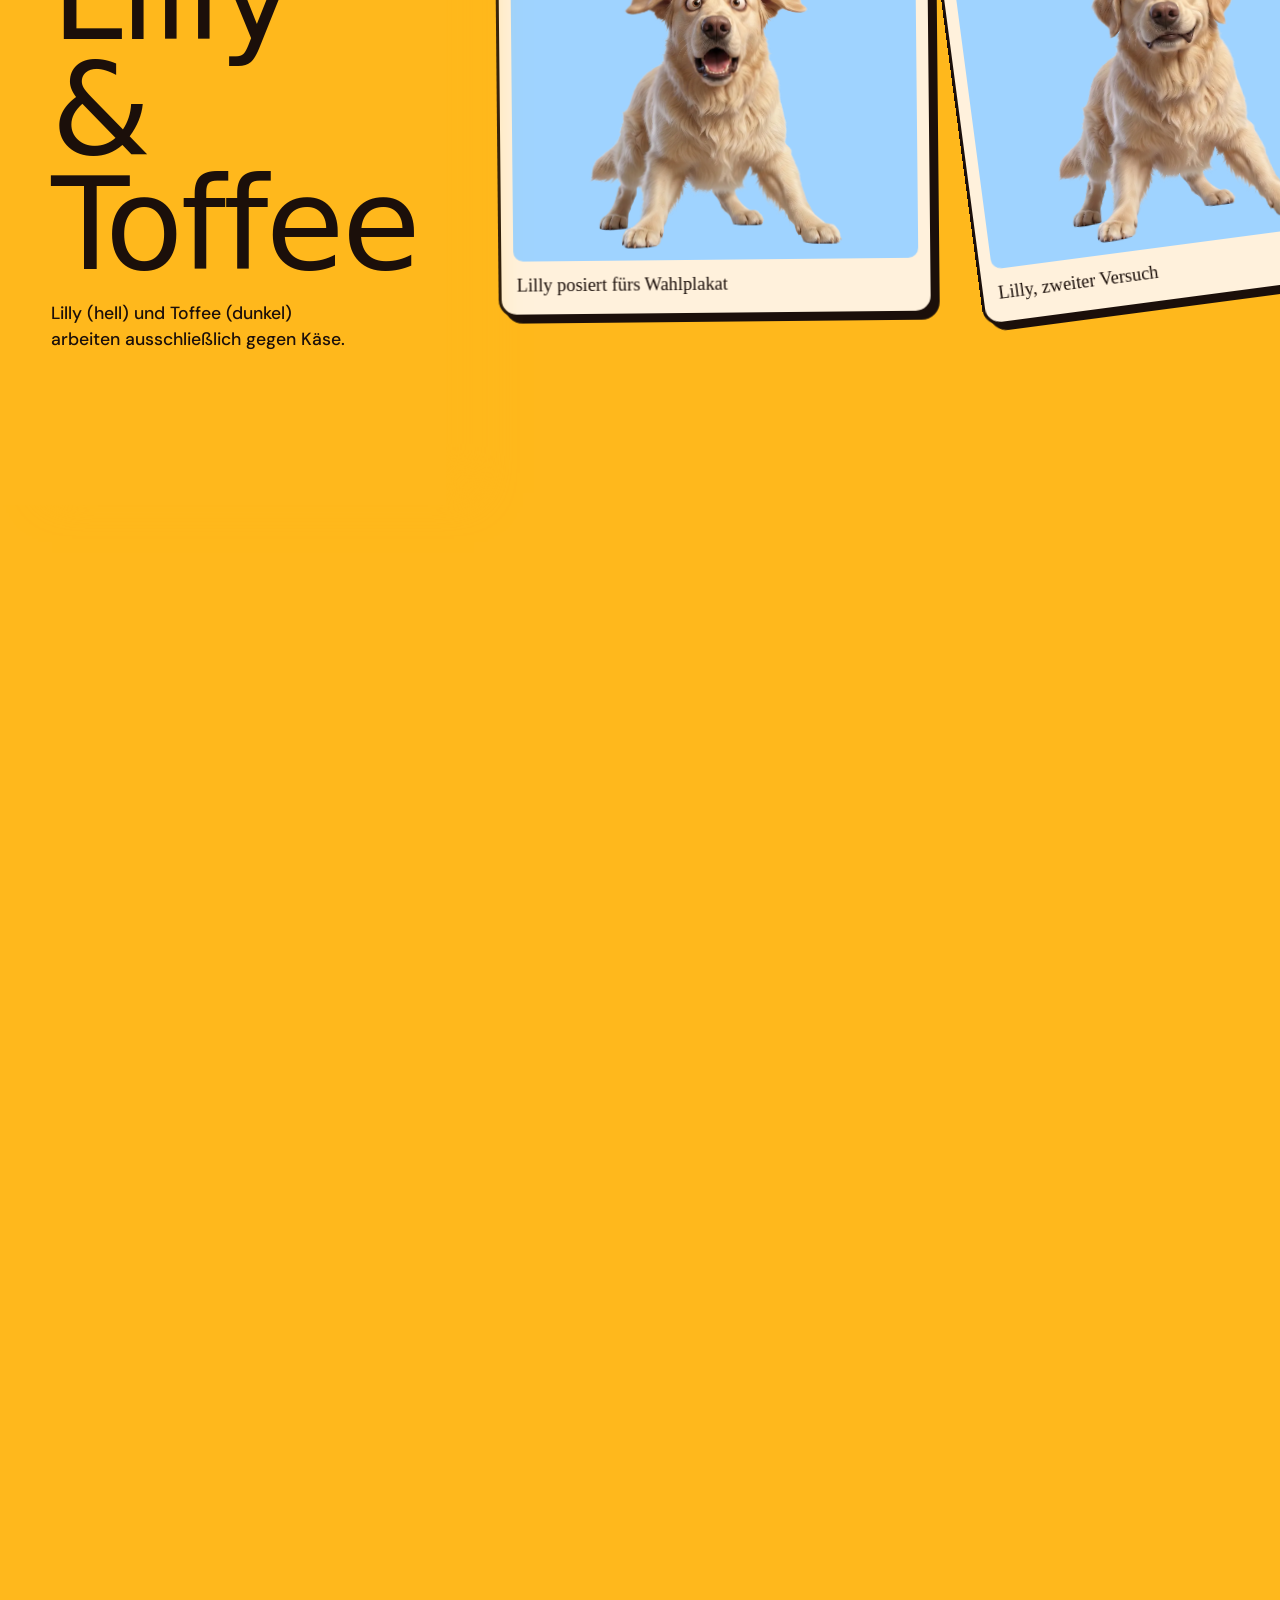
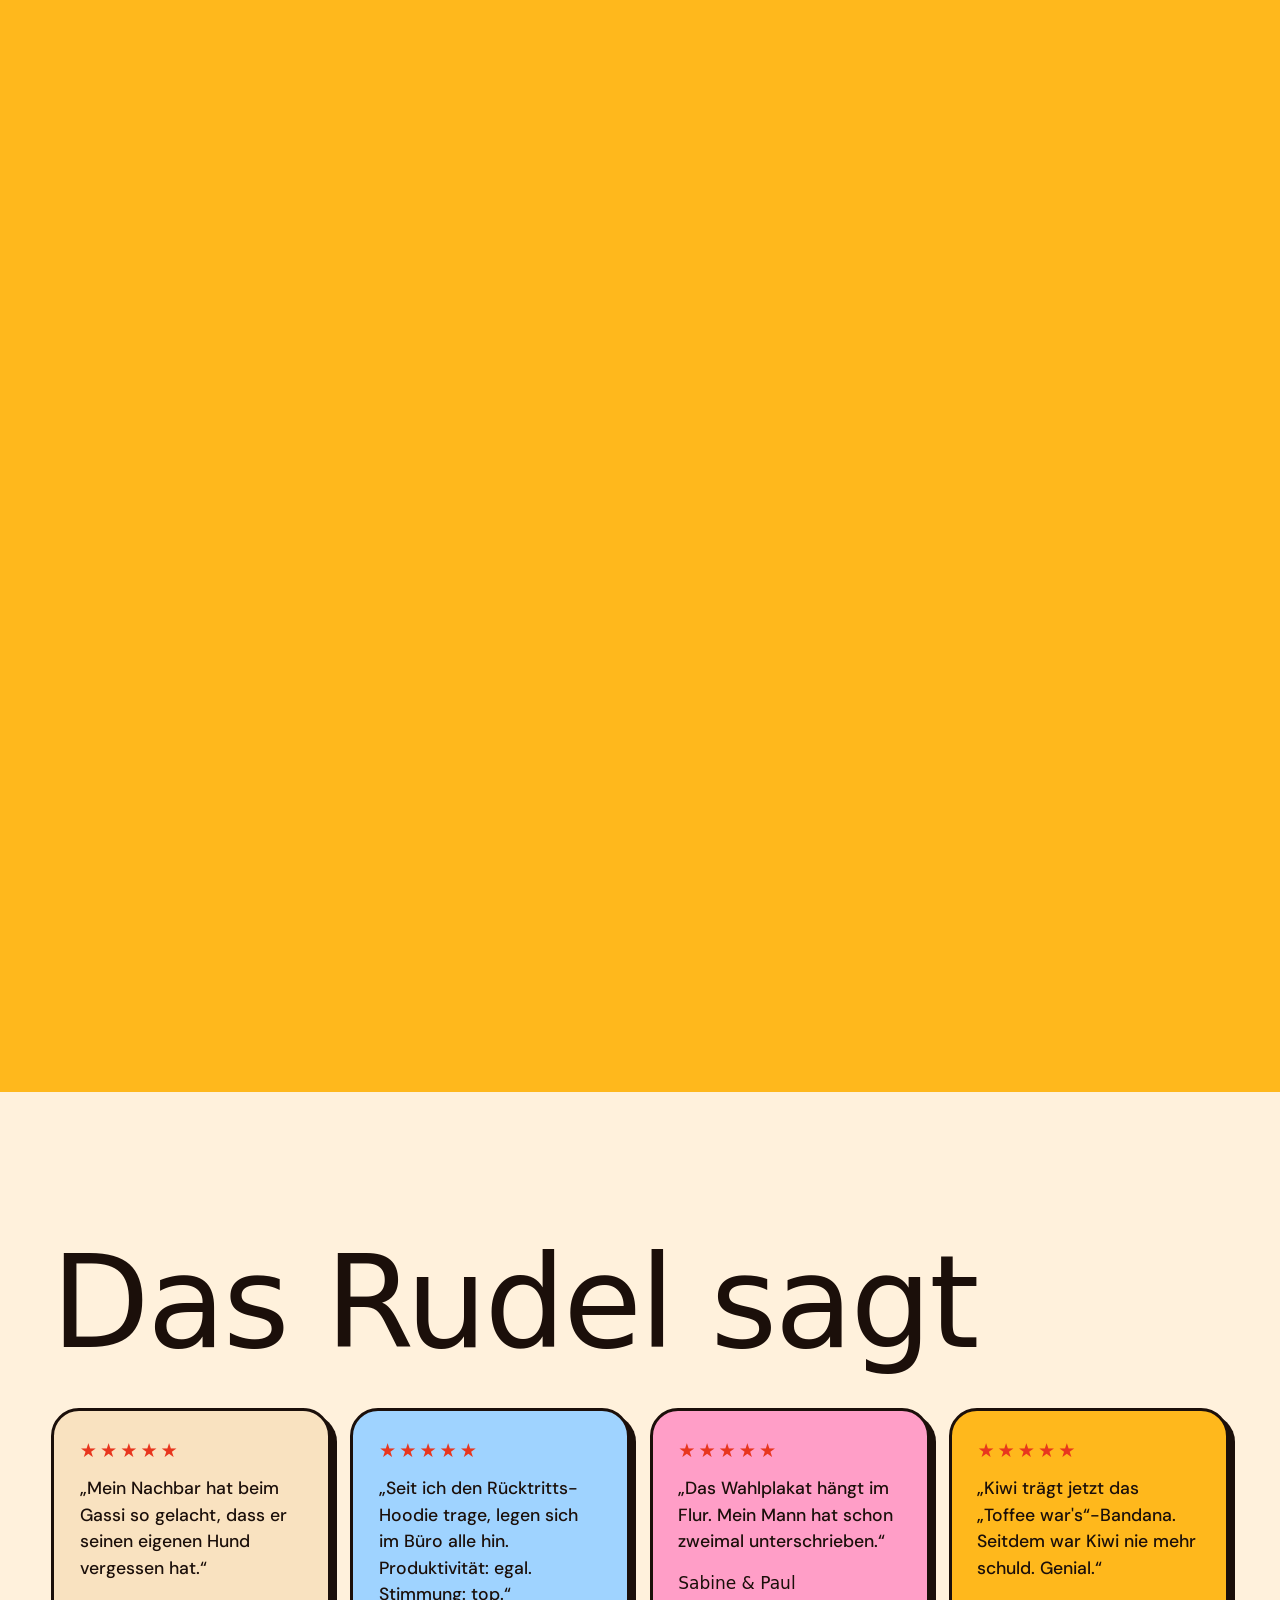
==== commit 3c5358d1: "Lilly merch: studio – upload your dog, auto cut-out, pick a slogan - New 'Dein Hund' section: drag &" ====
--- a/lilly/index.html
+++ b/lilly/index.html
@@ -50,7 +50,7 @@
       <a href="#shop" data-magnetic>Shop</a>
       <a href="#umfrage" data-magnetic>Umfrage</a>
       <a href="#automat" data-magnetic>Spruch-Automat</a>
-      <a href="#lilly" data-magnetic>Über Lilly</a>
+      <a href="#studio" data-magnetic>Dein Hund</a>
       <a href="#galerie" data-magnetic>Galerie</a>
     </nav>
     <button class="cart-btn" id="cartOpen" aria-label="Warenkorb öffnen" data-magnetic>
@@ -120,6 +120,84 @@
       <div class="types" id="types" aria-label="Produktart"></div>
       <div class="grid" id="grid" aria-live="polite"></div>
       <div class="more"><button class="btn btn--cream btn--big" id="moreBtn" data-magnetic><span>Mehr Sprüche (<span id="moreCount">12</span>)</span></button></div>
+    </section>
+
+    <!-- Studio: Dein Hund aufs Shirt ------------------------------------ -->
+    <section class="studio" id="studio" aria-labelledby="studioTitle">
+      <div class="studio__head">
+        <p class="eyebrow eyebrow--light">Neu · Dein Hund aufs Shirt</p>
+        <h2 class="section-title section-title--light" id="studioTitle">Dein Hund.<br/>Dein Spruch.</h2>
+        <p class="studio__lede">Foto hochladen, unsere KI stellt deinen Hund automatisch frei. Spruch aussuchen, fertig. <strong>Dein Foto bleibt auf deinem Gerät:</strong> Die KI läuft direkt in deinem Browser.</p>
+        <ol class="studio__steps" id="studioSteps">
+          <li class="is-active">Foto</li>
+          <li>Freistellen</li>
+          <li>Spruch &amp; Produkt</li>
+        </ol>
+      </div>
+
+      <div class="studio__app">
+        <!-- 1: Foto wählen -->
+        <div class="studio__pane" data-pane="upload">
+          <label class="drop" id="drop">
+            <input type="file" accept="image/*" id="upload" class="visually-hidden" />
+            <span class="drop__icon" aria-hidden="true">
+              <svg viewBox="0 0 64 64"><g fill="currentColor"><ellipse cx="32" cy="44" rx="13" ry="11"/><circle cx="15" cy="29" r="6.5"/><circle cx="26" cy="18" r="6.5"/><circle cx="38" cy="18" r="6.5"/><circle cx="49" cy="29" r="6.5"/></g></svg>
+            </span>
+            <strong>Foto deines Hundes hierher ziehen</strong>
+            <span>oder tippen und auswählen · JPG oder PNG</span>
+          </label>
+          <button class="studio__demo" type="button" id="tryDemo">Erst mal mit Toffee ausprobieren →</button>
+        </div>
+
+        <!-- 2: KI arbeitet -->
+        <div class="studio__pane" data-pane="scan" hidden>
+          <div class="scan">
+            <img id="scanImg" alt="" />
+            <i class="scan__line" aria-hidden="true"></i>
+            <div class="scan__paws" aria-hidden="true"><span></span><span></span><span></span></div>
+          </div>
+          <p class="scan__text" id="scanText" role="status">KI wird geladen …</p>
+        </div>
+
+        <!-- 3: Ergebnis + Spruch -->
+        <div class="studio__pane studio__result" data-pane="result" hidden>
+          <div class="studio__preview" id="studioPreview"></div>
+          <div class="studio__controls">
+            <div class="studio__fix">
+              <button type="button" class="studio__orig" id="studioOrig" aria-label="Originalfoto: tippe auf deinen Hund, um Teile hinzuzufügen"><img id="origImg" alt="" /><span>Tippen zum Ergänzen</span></button>
+              <div>
+                <p class="studio__hint" id="studioHint">Nicht ganz richtig? Tipp im Originalfoto auf die fehlende Stelle deines Hundes.</p>
+                <div class="studio__links">
+                  <button type="button" id="useOriginal">Ohne Freistellen verwenden</button>
+                  <button type="button" id="newPhoto">Anderes Foto</button>
+                </div>
+              </div>
+            </div>
+            <label class="studio__field">Name deines Hundes
+              <input id="dogName" maxlength="16" placeholder="z. B. Lilly" autocomplete="off" />
+            </label>
+            <fieldset class="opt">
+              <legend>Spruch</legend>
+              <div class="chips" id="studioSlogans"></div>
+            </fieldset>
+            <label class="studio__field">Oder dein eigener Spruch
+              <input id="ownText" maxlength="60" placeholder="Schreib was Lustiges …" autocomplete="off" />
+            </label>
+            <fieldset class="opt">
+              <legend>Produkt</legend>
+              <div class="chips" id="studioTypes"></div>
+            </fieldset>
+            <fieldset class="opt">
+              <legend>Farbe</legend>
+              <div class="swatches" id="studioColors"></div>
+            </fieldset>
+            <div class="studio__buy">
+              <strong id="studioPrice"></strong>
+              <button class="btn btn--primary btn--grow" type="button" id="studioNext"><span>Weiter zu Größe &amp; Korb</span></button>
+            </div>
+          </div>
+        </div>
+      </div>
     </section>
 
     <!-- Lilly-Trend ------------------------------------------------------ -->
--- a/lilly/assets/css/style.css
+++ b/lilly/assets/css/style.css
@@ -1086,3 +1086,161 @@
   .hero__cta .btn--throw { flex-basis: 100%; }
 }
 @media (max-width: 760px) and (max-height: 740px) { .hero__lede { display: none; } }
+
+/* ---------- Studio: Dein Hund aufs Shirt ---------- */
+.studio {
+  display: grid;
+  grid-template-columns: minmax(0, .8fr) minmax(0, 1.4fr);
+  gap: clamp(28px, 5vw, 80px);
+  align-items: start;
+  padding: clamp(70px, 10vw, 140px) var(--gutter);
+  background: var(--red);
+  color: var(--cream);
+  border-radius: clamp(28px, 5vw, 64px);
+  margin: 0 clamp(0px, 1.5vw, 24px);
+}
+.studio__head { position: sticky; top: 110px; }
+.studio__lede { font-size: 1.15rem; max-width: 38ch; margin: 1.2rem 0 1.6rem; }
+.studio__steps { list-style: none; margin: 0; padding: 0; display: grid; gap: .5rem; counter-reset: st; }
+.studio__steps li {
+  counter-increment: st;
+  display: flex; align-items: center; gap: .8rem;
+  font-family: var(--display); font-size: 1.15rem;
+  opacity: .5; transition: opacity .3s, transform .4s var(--bounce);
+}
+.studio__steps li::before {
+  content: counter(st);
+  display: grid; place-items: center;
+  width: 38px; height: 38px;
+  border: 3px solid var(--cream); border-radius: 50%;
+  font-size: 1rem;
+  transition: background .3s, color .3s;
+}
+.studio__steps li.is-active { opacity: 1; transform: translateX(8px); }
+.studio__steps li.is-active::before { background: var(--mustard); color: var(--ink); border-color: var(--ink); }
+.studio__steps li.is-done { opacity: .85; }
+.studio__steps li.is-done::before { content: "✓"; background: var(--cream); color: var(--red); }
+
+.studio__app {
+  min-height: 420px;
+  padding: clamp(16px, 2.5vw, 28px);
+  background: var(--cream);
+  color: var(--ink);
+  border: 3px solid var(--ink);
+  border-radius: 32px;
+  box-shadow: 10px 10px 0 var(--ink);
+}
+.studio__pane[hidden] { display: none !important; }
+
+.drop {
+  display: grid; place-items: center; gap: .4rem;
+  min-height: 340px;
+  padding: 2rem;
+  border: 3px dashed var(--ink);
+  border-radius: 24px;
+  background:
+    radial-gradient(circle at 20% 20%, rgba(255,184,28,.35), transparent 40%),
+    radial-gradient(circle at 80% 80%, rgba(159,211,255,.5), transparent 45%),
+    var(--cream-2);
+  text-align: center;
+  cursor: pointer;
+  transition: transform .4s var(--bounce), background-color .3s, border-color .3s;
+}
+.drop:hover, .drop.is-over { transform: scale(1.02) rotate(-.6deg); border-color: var(--red); }
+.drop.is-over { background-color: var(--mustard); }
+.drop strong { font-family: var(--display); font-weight: 400; font-size: clamp(1.4rem, 2.6vw, 2rem); line-height: 1.05; max-width: 16ch; }
+.drop span:last-child { font-weight: 500; opacity: .7; }
+.drop__icon { width: 74px; height: 74px; color: var(--red); animation: pawBounce 2.2s var(--ease) infinite; }
+.drop__icon svg { width: 100%; height: 100%; }
+@keyframes pawBounce { 0%, 60%, 100% { transform: none; } 70% { transform: translateY(-14px) rotate(-10deg); } 85% { transform: translateY(0) scale(1.08, .92); } }
+.drop:focus-within { outline: 3px solid var(--red); outline-offset: 4px; }
+.studio__demo { display: block; margin: 1rem auto 0; border: 0; background: none; font-family: var(--hand); font-size: 1.2rem; color: var(--red); text-decoration: underline wavy; text-underline-offset: 5px; }
+
+/* KI arbeitet: Scan-Animation */
+.scan { position: relative; overflow: hidden; border-radius: 22px; border: 3px solid var(--ink); background: var(--ink); aspect-ratio: 4 / 3; }
+.scan img { width: 100%; height: 100%; object-fit: contain; filter: saturate(.6) brightness(.85); }
+.scan__line {
+  position: absolute; left: 0; right: 0; top: 0; height: 26%;
+  background: linear-gradient(180deg, transparent, rgba(255,184,28,.15) 60%, rgba(255,184,28,.85) 96%, #fff 100%);
+  mix-blend-mode: screen;
+  animation: scanLine 1.6s cubic-bezier(.65, 0, .35, 1) infinite alternate;
+}
+@keyframes scanLine { from { transform: translateY(-100%); } to { transform: translateY(390%); } }
+.scan__paws { position: absolute; right: 14px; bottom: 14px; display: flex; gap: 8px; }
+.scan__paws span { width: 22px; height: 22px; border-radius: 50%; background: var(--mustard); animation: dot 1s infinite; }
+.scan__paws span:nth-child(2) { animation-delay: .15s; }
+.scan__paws span:nth-child(3) { animation-delay: .3s; }
+@keyframes dot { 0%, 100% { transform: scale(.5); opacity: .4; } 50% { transform: scale(1); opacity: 1; } }
+.scan__text { margin: 1rem 0 0; font-family: var(--display); font-size: 1.3rem; text-align: center; }
+
+/* Ergebnis */
+.studio__result:not([hidden]) { display: grid; grid-template-columns: minmax(0, 1fr) minmax(0, 1.05fr); gap: clamp(16px, 2.5vw, 32px); align-items: start; }
+.studio__preview {
+  display: grid; place-items: center;
+  aspect-ratio: 1;
+  padding: 8%;
+  background: var(--stage, var(--mustard));
+  border: 3px solid var(--ink);
+  border-radius: 24px;
+  position: sticky; top: 100px;
+  transition: background-color .4s;
+}
+.studio__preview .mock { width: 100%; }
+.studio__fix { display: grid; grid-template-columns: 92px 1fr; gap: .9rem; align-items: center; margin-bottom: 1rem; padding: .7rem; border: 2px dashed rgba(27,15,10,.3); border-radius: 18px; }
+.studio__orig { position: relative; padding: 0; border: 3px solid var(--ink); border-radius: 14px; overflow: hidden; background: var(--ink); cursor: crosshair; }
+.studio__orig img { display: block; width: 100%; aspect-ratio: 1; object-fit: cover; }
+.studio__orig span { position: absolute; inset: auto 0 0 0; padding: 2px; background: rgba(27,15,10,.75); color: var(--cream); font-size: .62rem; font-weight: 700; }
+.studio__orig.is-busy::after { content: ""; position: absolute; inset: 0; background: rgba(255,184,28,.5); animation: dot .8s infinite; }
+.studio__hint { margin: 0 0 .4rem; font-size: .88rem; font-weight: 500; }
+.studio__links { display: flex; flex-wrap: wrap; gap: .3rem 1rem; }
+.studio__links button { border: 0; background: none; padding: 0; font-weight: 700; font-size: .88rem; text-decoration: underline; color: var(--red); }
+.studio__field { display: grid; gap: .35rem; margin-bottom: 1rem; font-weight: 700; }
+.studio__field input {
+  font: inherit; font-weight: 500;
+  padding: .75rem 1rem;
+  border: 3px solid var(--ink); border-radius: 14px;
+  background: #fff;
+}
+.studio__field input:focus { outline: 3px solid var(--mustard); outline-offset: 1px; }
+#studioSlogans { max-height: 168px; overflow-y: auto; padding: 2px; }
+.studio__buy { display: flex; align-items: center; gap: 1rem; margin-top: .6rem; }
+.studio__buy strong { font-family: var(--display); font-weight: 400; font-size: 1.8rem; }
+
+@media (max-width: 980px) {
+  .studio { grid-template-columns: 1fr; }
+  .studio__head { position: static; }
+  .studio__steps { grid-auto-flow: column; justify-content: start; gap: 1rem; }
+  .studio__steps li { font-size: .95rem; }
+  .studio__steps li.is-active { transform: none; }
+}
+@media (max-width: 640px) {
+  .studio__result:not([hidden]) { grid-template-columns: 1fr; }
+  .studio__preview { position: relative; top: 0; }
+  .studio__steps li { font-size: 0; gap: 0; }
+  .studio__steps li::before { font-size: 1rem; }
+  .studio__steps li.is-active { font-size: .95rem; gap: .5rem; }
+}
+.studio__orig.is-pulse { animation: tapMe 1.4s var(--ease) infinite; }
+@keyframes tapMe { 0%, 100% { box-shadow: 0 0 0 0 rgba(232,54,30,.7); } 50% { box-shadow: 0 0 0 10px rgba(232,54,30,0); } }
+.studio__orig:disabled { cursor: default; }
+/* Antipp-Modus */
+.studio__preview .tapper { position: relative; display: inline-block; max-width: 100%; max-height: 100%; line-height: 0; }
+.tapper__img { max-width: 100%; max-height: 380px; width: auto; height: auto; border-radius: 12px; cursor: crosshair; }
+.tapper__hint {
+  position: absolute; left: 50%; top: 12px; translate: -50% 0;
+  margin: 0; padding: .5em 1em;
+  background: var(--mustard); color: var(--ink);
+  border: 2px solid var(--ink); border-radius: 999px;
+  font-family: var(--display); font-size: .95rem; line-height: 1.2; white-space: nowrap;
+  pointer-events: none;
+  animation: tapMe 1.4s var(--ease) infinite;
+}
+.tapper__dot { position: absolute; width: 22px; height: 22px; margin: -11px 0 0 -11px; border-radius: 50%; background: var(--red); border: 3px solid #fff; pointer-events: none; animation: pop .4s var(--bounce); }
+.tapper__mini { position: absolute; right: 8px; bottom: 8px; width: 34%; max-height: 40%; object-fit: contain; background: rgba(159,211,255,.92); border: 2px solid var(--ink); border-radius: 10px; padding: 4px; pointer-events: none; animation: pop .5s var(--bounce); }
+.tapper__done {
+  position: absolute; right: 12px; top: 12px;
+  padding: .45em 1em;
+  border: 2px solid var(--ink); border-radius: 999px;
+  background: var(--cream); font-family: var(--display);
+}
+.studio__orig img { object-fit: cover; }
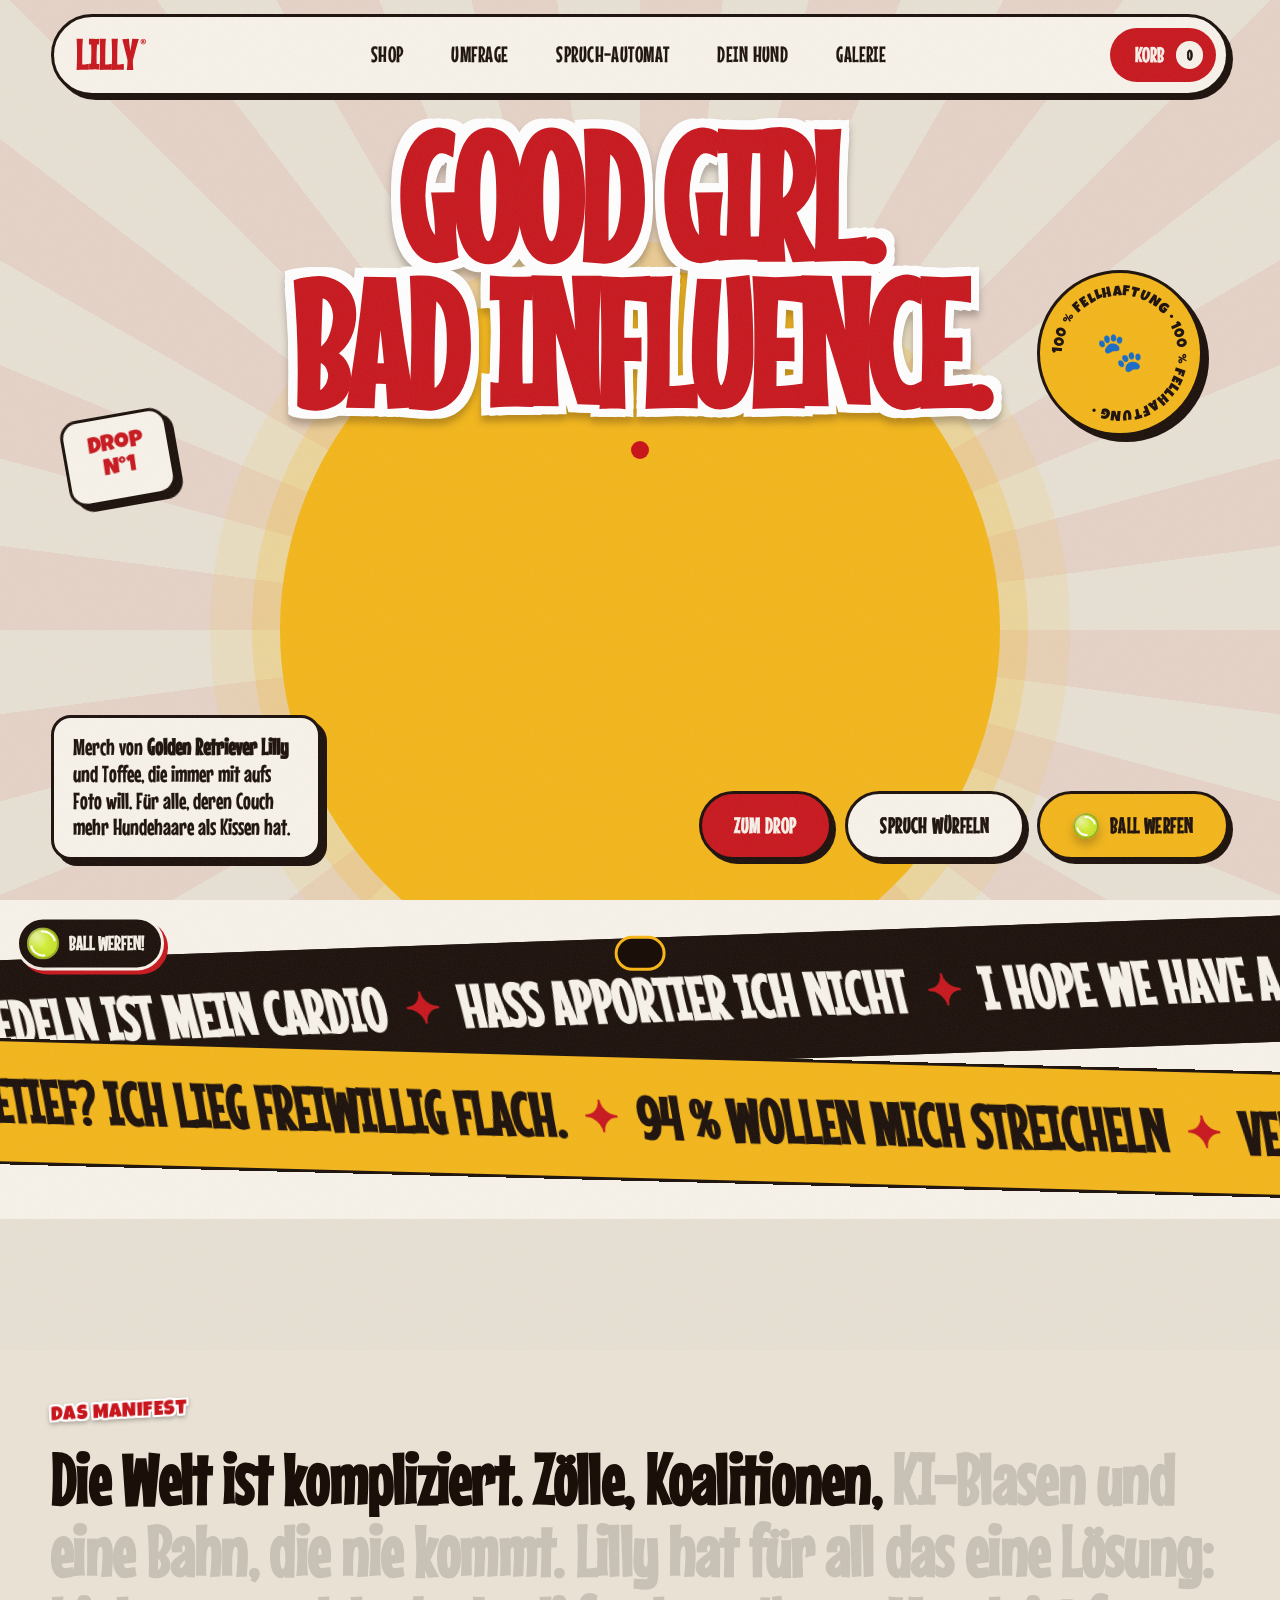
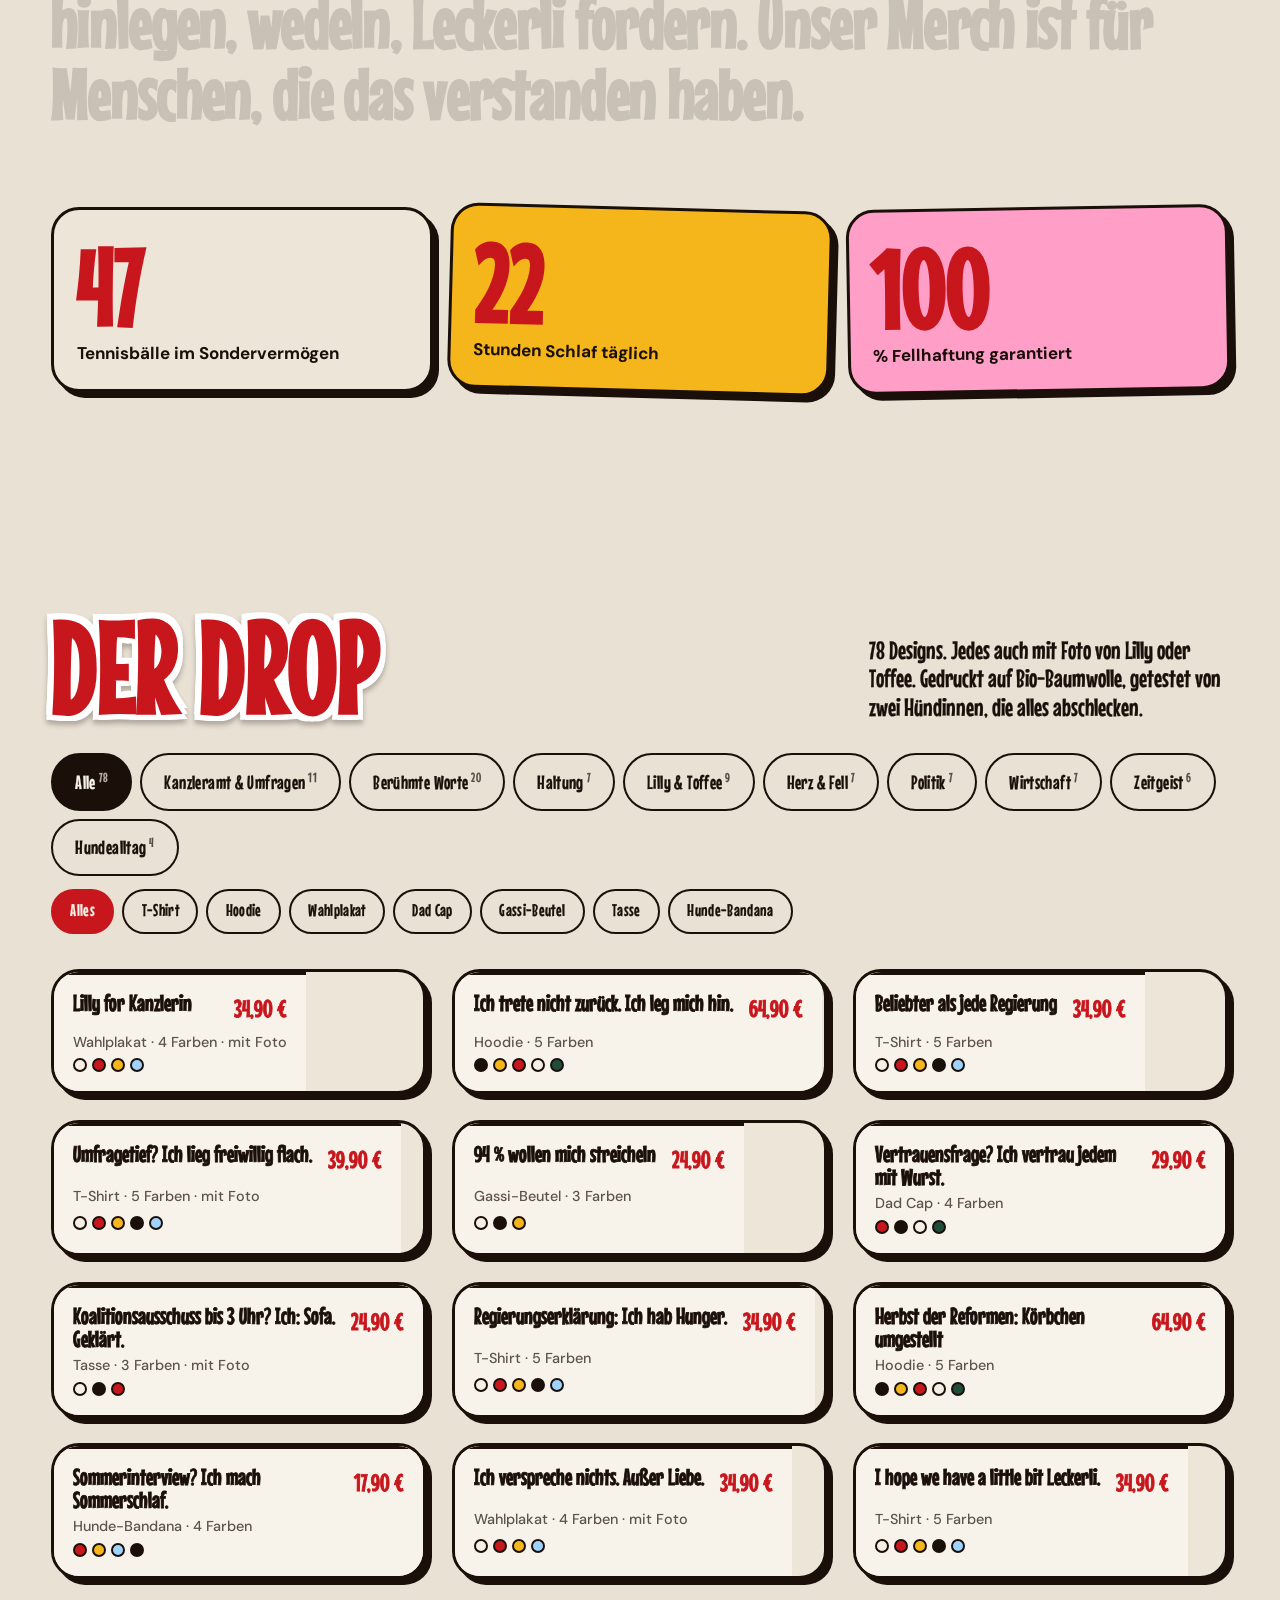
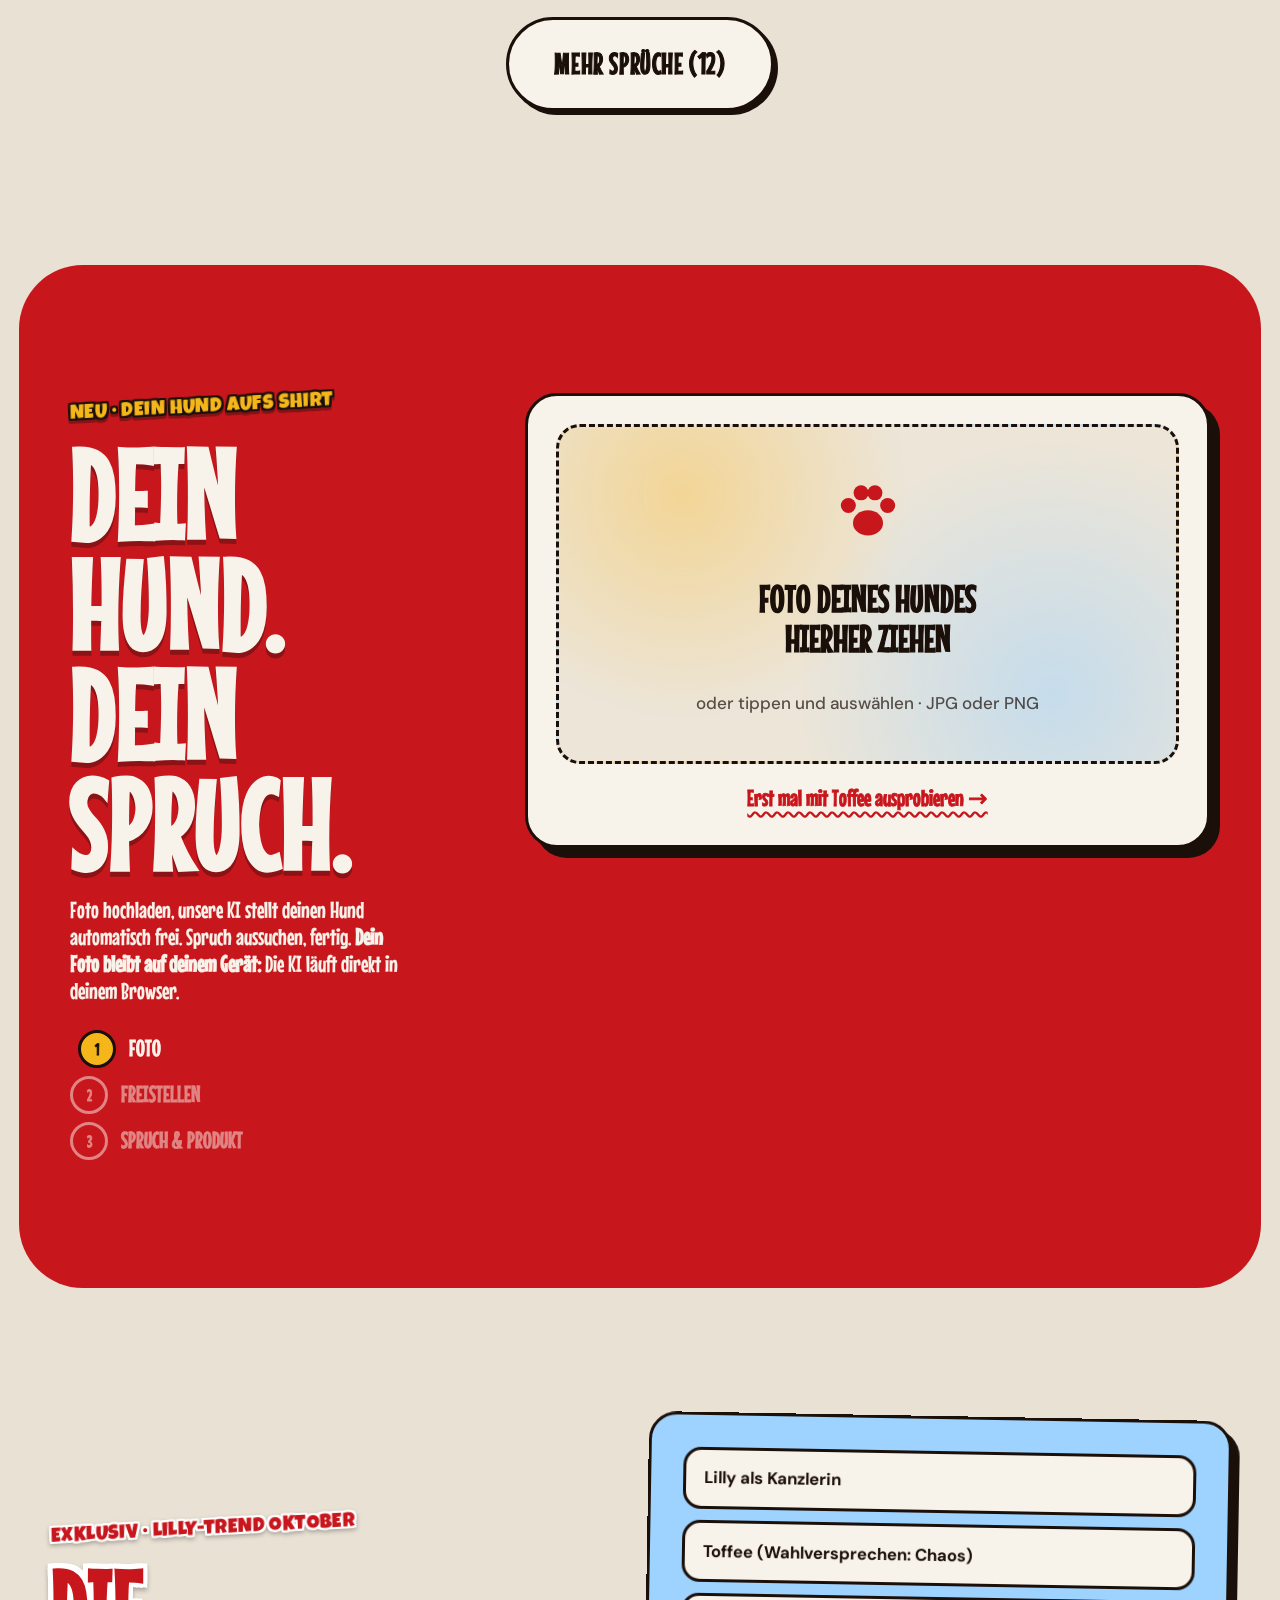
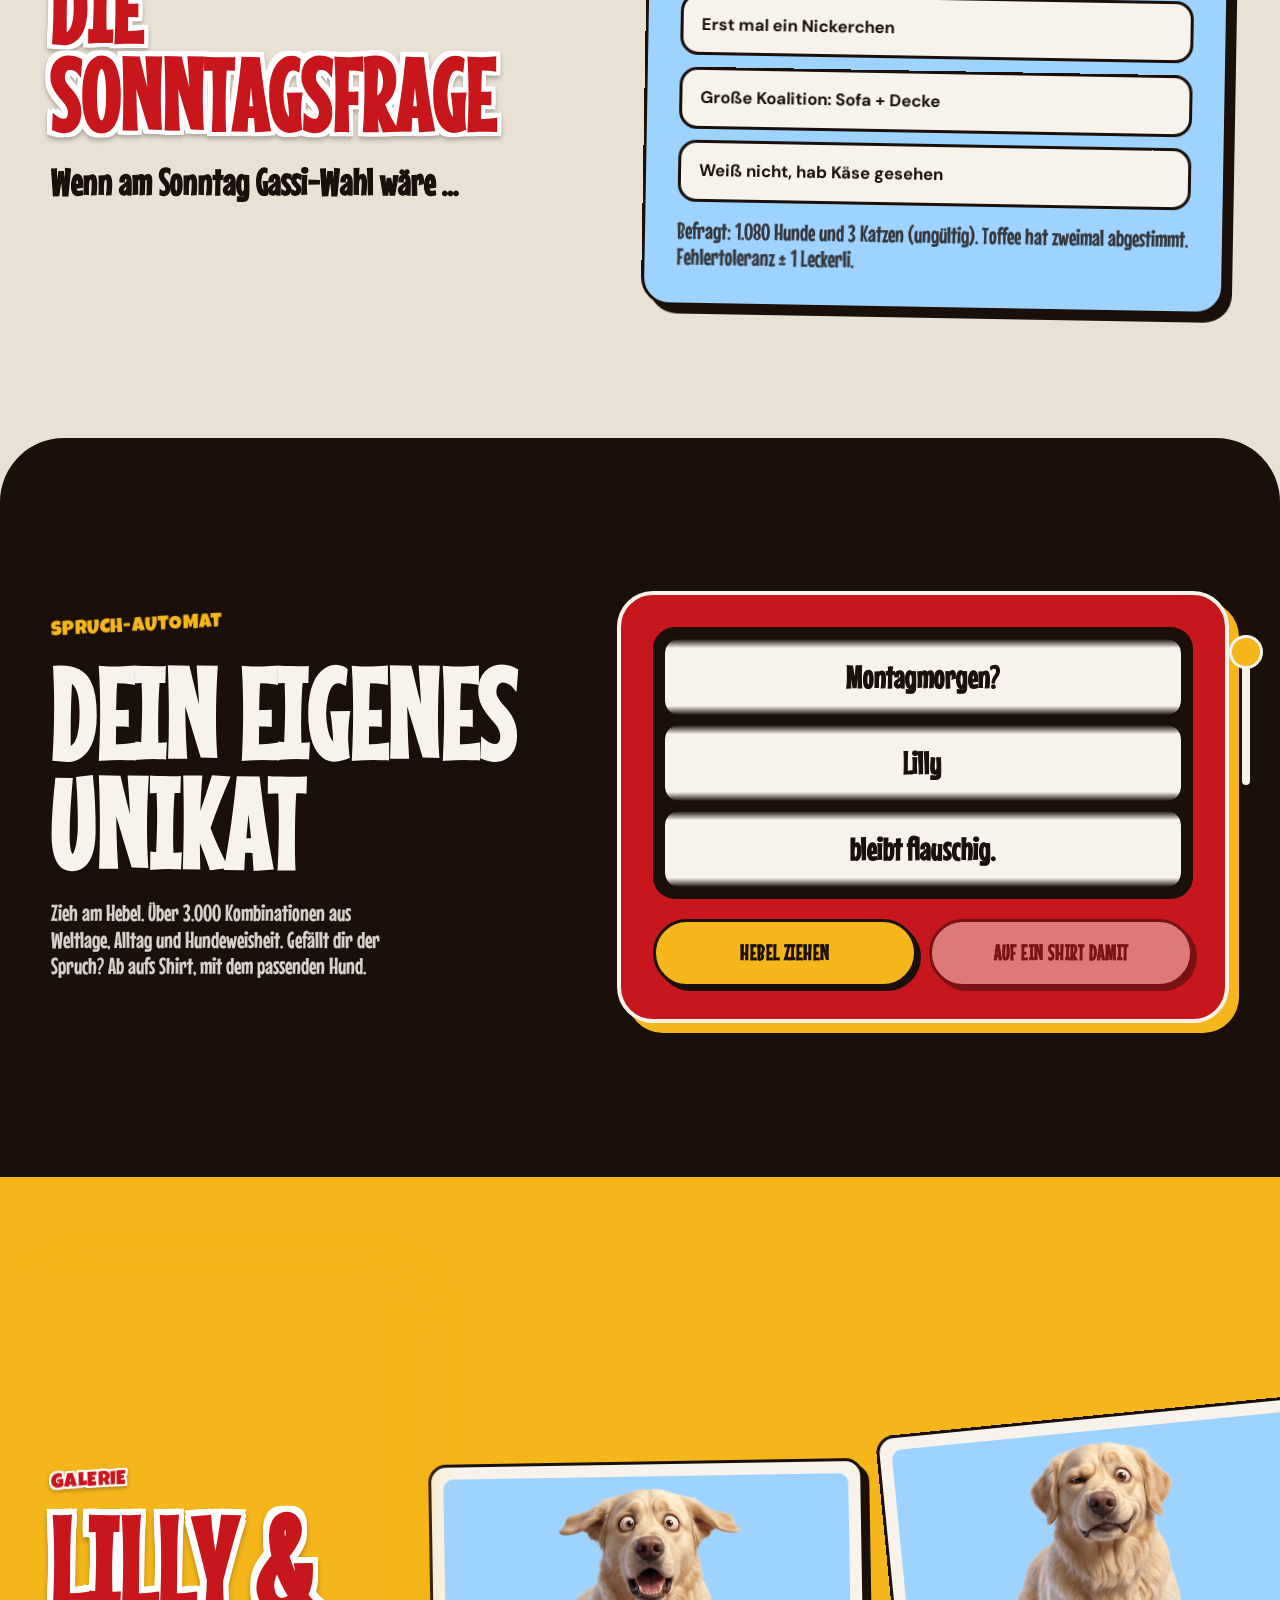
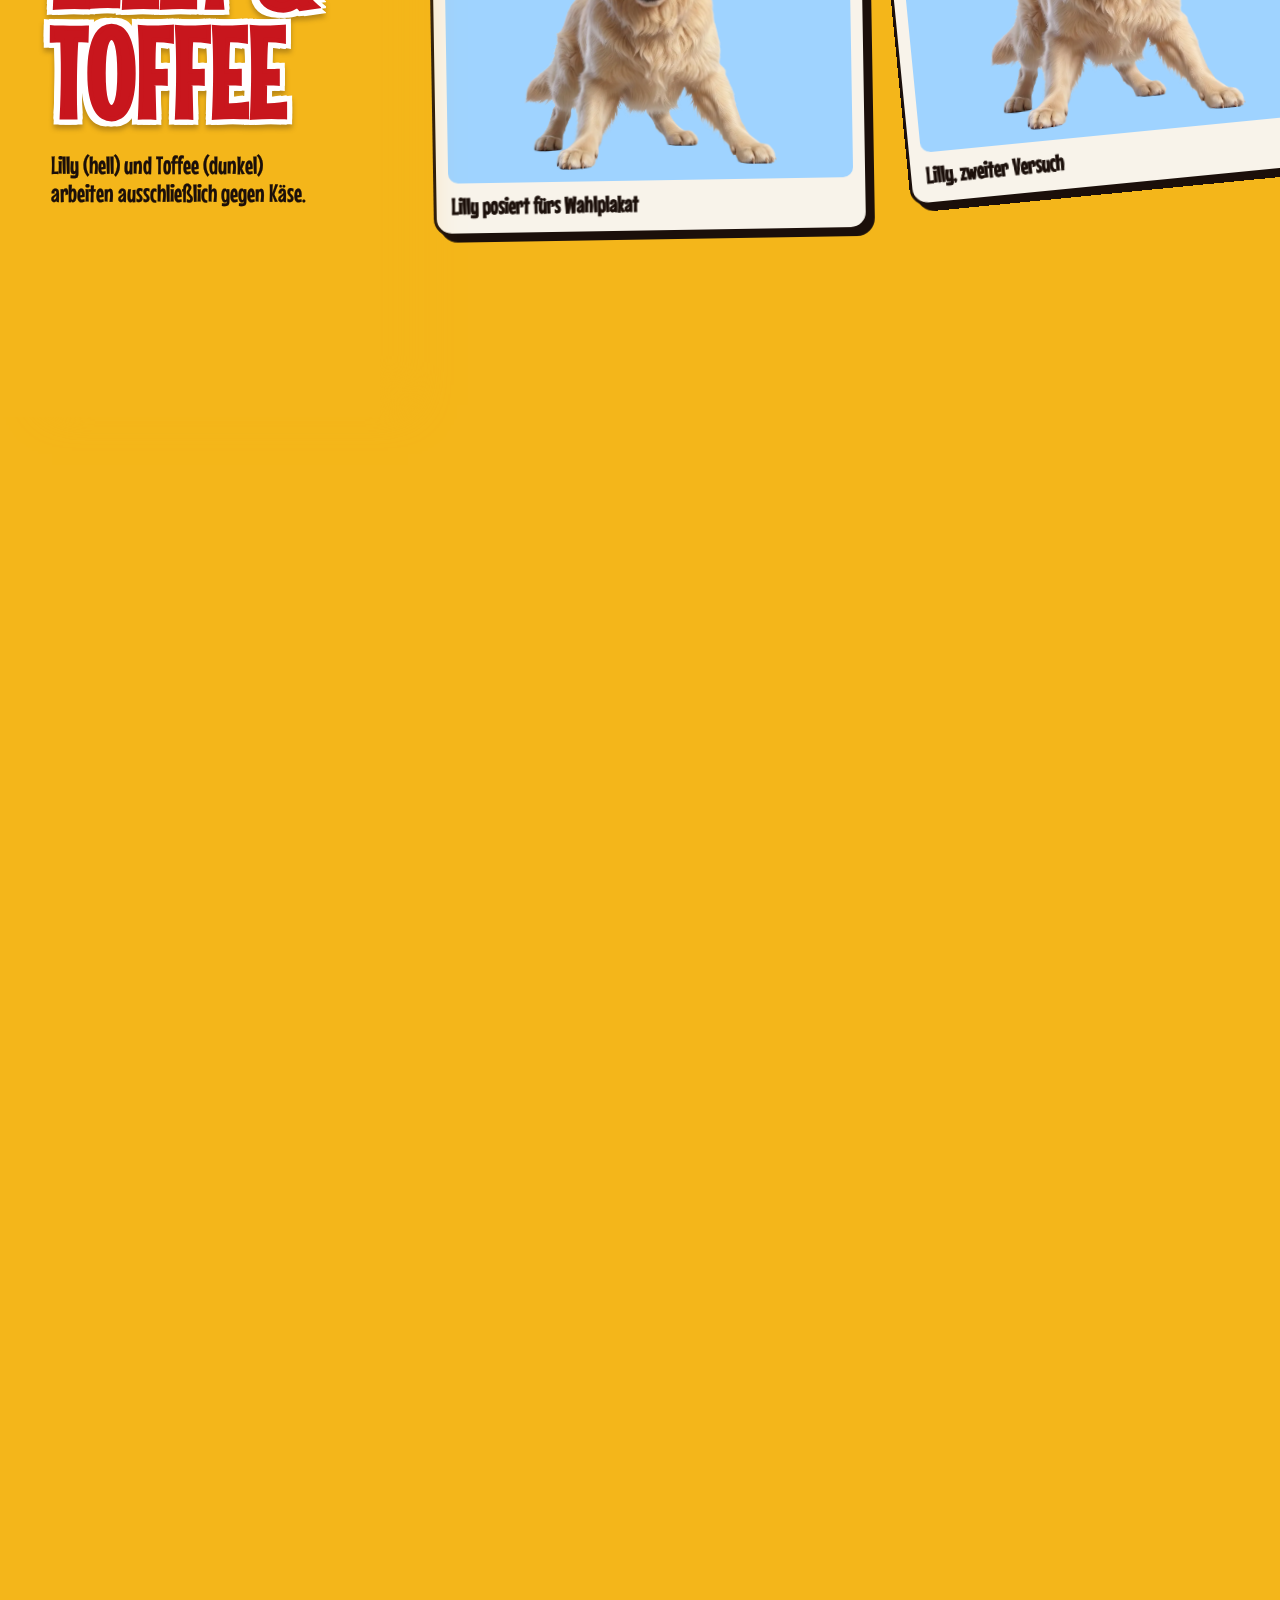
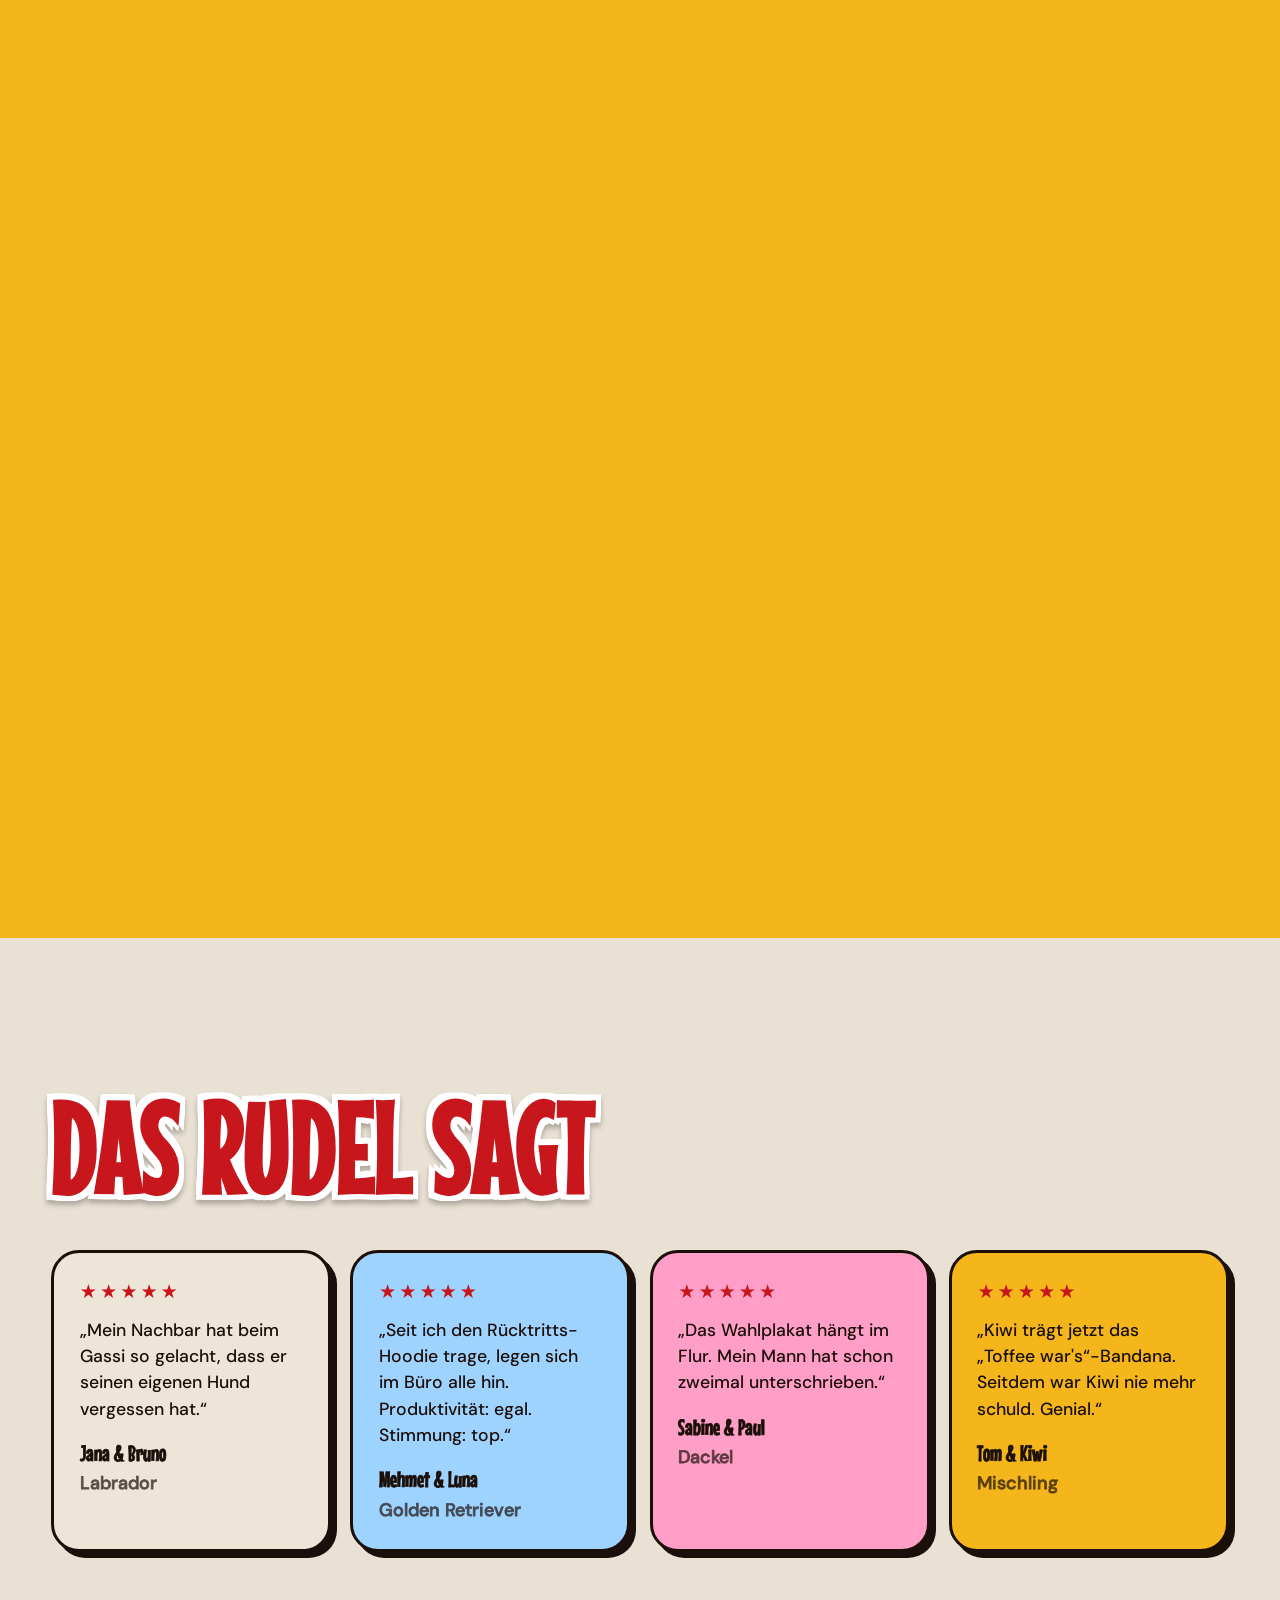
==== commit cc8dfc05: "Lilly merch: CRAV look – condensed hand-drawn type, sticker outlines - Mouse Memoirs (thickened via " ====
--- a/lilly/index.html
+++ b/lilly/index.html
@@ -5,13 +5,14 @@
   <meta name="viewport" content="width=device-width, initial-scale=1, viewport-fit=cover" />
   <title>Lilly Merch – Good Girl. Bad Influence.</title>
   <meta name="description" content="Der Merch von Golden Retriever Lilly und Toffee: T-Shirts, Hoodies, Caps, Tassen und Bandanas mit den witzigsten Sprüchen für Hundemenschen – zu Politik, Wirtschaft und Alltag." />
-  <meta name="theme-color" content="#e8361e" />
+  <meta name="theme-color" content="#c8161d" />
   <meta property="og:title" content="Lilly Merch – Good Girl. Bad Influence." />
   <meta property="og:description" content="Merch so gut, dass sogar die Katze neidisch wird." />
   <meta property="og:image" content="https://i.ibb.co/BVXkFTfc/Projekt-Hintergrund-entfernen-9.png" />
-  <link rel="preload" href="assets/fonts/bagel.woff2" as="font" type="font/woff2" crossorigin />
+  <link rel="preload" href="assets/fonts/mouse-memoirs.woff2" as="font" type="font/woff2" crossorigin />
+  <link rel="preload" href="assets/fonts/luckiest-guy.woff2" as="font" type="font/woff2" crossorigin />
   <link rel="preload" href="assets/fonts/dmsans-500.woff2" as="font" type="font/woff2" crossorigin />
-  <link rel="icon" href="data:image/svg+xml,%3Csvg xmlns='http://www.w3.org/2000/svg' viewBox='0 0 64 64'%3E%3Crect width='64' height='64' rx='18' fill='%23e8361e'/%3E%3Cg fill='%23fff1dc'%3E%3Cellipse cx='32' cy='42' rx='12' ry='10'/%3E%3Ccircle cx='17' cy='28' r='6'/%3E%3Ccircle cx='27' cy='19' r='6'/%3E%3Ccircle cx='38' cy='19' r='6'/%3E%3Ccircle cx='47' cy='28' r='6'/%3E%3C/g%3E%3C/svg%3E" />
+  <link rel="icon" href="data:image/svg+xml,%3Csvg xmlns='http://www.w3.org/2000/svg' viewBox='0 0 64 64'%3E%3Crect width='64' height='64' rx='18' fill='%23c8161d'/%3E%3Cg fill='%23fff1dc'%3E%3Cellipse cx='32' cy='42' rx='12' ry='10'/%3E%3Ccircle cx='17' cy='28' r='6'/%3E%3Ccircle cx='27' cy='19' r='6'/%3E%3Ccircle cx='38' cy='19' r='6'/%3E%3Ccircle cx='47' cy='28' r='6'/%3E%3C/g%3E%3C/svg%3E" />
   <link rel="stylesheet" href="assets/css/style.css" />
   <script>
     document.documentElement.classList.add("js");
@@ -21,7 +22,7 @@
       if (fb && img.src !== fb) { img.src = fb; return; }
       img.onerror = null;
       img.classList.add("is-broken");
-      img.src = "data:image/svg+xml,%3Csvg xmlns='http://www.w3.org/2000/svg' viewBox='0 0 64 64'%3E%3Crect width='64' height='64' fill='%23f9e2c0'/%3E%3Cg fill='%23e8361e' transform='translate(16 16) scale(.5)'%3E%3Cellipse cx='32' cy='44' rx='13' ry='11'/%3E%3Ccircle cx='15' cy='29' r='6.5'/%3E%3Ccircle cx='26' cy='18' r='6.5'/%3E%3Ccircle cx='38' cy='18' r='6.5'/%3E%3Ccircle cx='49' cy='29' r='6.5'/%3E%3C/g%3E%3C/svg%3E";
+      img.src = "data:image/svg+xml,%3Csvg xmlns='http://www.w3.org/2000/svg' viewBox='0 0 64 64'%3E%3Crect width='64' height='64' fill='%23f9e2c0'/%3E%3Cg fill='%23c8161d' transform='translate(16 16) scale(.5)'%3E%3Cellipse cx='32' cy='44' rx='13' ry='11'/%3E%3Ccircle cx='15' cy='29' r='6.5'/%3E%3Ccircle cx='26' cy='18' r='6.5'/%3E%3Ccircle cx='38' cy='18' r='6.5'/%3E%3Ccircle cx='49' cy='29' r='6.5'/%3E%3C/g%3E%3C/svg%3E";
     };
   </script>
 </head>
--- a/lilly/assets/css/style.css
+++ b/lilly/assets/css/style.css
@@ -3,26 +3,33 @@
    Farbwelt: Ketchup-Rot, Senfgelb, Creme, Röstbraun (Burger-Shop-Optik)
    ===================================================================== */
 
-@font-face { font-family: "Bagel"; src: url("../fonts/bagel.woff2") format("woff2"); font-display: swap; }
+@font-face { font-family: "Mouse Memoirs"; src: url("../fonts/mouse-memoirs.woff2") format("woff2"); font-display: swap; }
+@font-face { font-family: "Luckiest Guy"; src: url("../fonts/luckiest-guy.woff2") format("woff2"); font-display: swap; }
 @font-face { font-family: "DM Sans"; src: url("../fonts/dmsans-400.woff2") format("woff2"); font-weight: 400; font-display: swap; }
 @font-face { font-family: "DM Sans"; src: url("../fonts/dmsans-500.woff2") format("woff2"); font-weight: 500; font-display: swap; }
 @font-face { font-family: "DM Sans"; src: url("../fonts/dmsans-700.woff2") format("woff2"); font-weight: 700; font-display: swap; }
-@font-face { font-family: "Marker"; src: url("../fonts/marker.woff2") format("woff2"); font-display: swap; }
 
 :root {
-  --red: #e8361e;
-  --red-deep: #b9240f;
-  --mustard: #ffb81c;
-  --cream: #fff1dc;
-  --cream-2: #f9e2c0;
+  /* Farben nach CRAV: Ketchup-Rot, Senf, Papier-Beige */
+  --red: #c8161d;
+  --red-deep: #9b0f14;
+  --mustard: #f4b61a;
+  --cream: #f8f3ea;
+  --cream-2: #ece5d8;
+  --paper: #e8e1d4;
   --ink: #1b0f0a;
   --brown: #3a1f12;
   --sky: #9fd3ff;
   --pink: #ff9ec7;
 
-  --display: "Bagel", "Arial Black", system-ui, sans-serif;
+  --display: "Mouse Memoirs", "Arial Narrow", system-ui, sans-serif;
+  --badge: "Luckiest Guy", "Arial Black", system-ui, sans-serif;
   --body: "DM Sans", system-ui, -apple-system, "Segoe UI", sans-serif;
-  --hand: "Marker", "Comic Sans MS", cursive;
+  --hand: "Mouse Memoirs", "Arial Narrow", system-ui, sans-serif;
+  /* Mouse Memoirs ist dünn: per Kontur in Textfarbe fetter machen (wie das Original) */
+  --thick: .035em;
+  /* weiße Aufkleber-Kontur + Schatten */
+  --sticker: drop-shadow(.045em 0 0 #fff) drop-shadow(-.045em 0 0 #fff) drop-shadow(0 .045em 0 #fff) drop-shadow(0 -.045em 0 #fff) drop-shadow(0 .035em .02em rgba(27,15,10,.28));
 
   --radius: 28px;
   --gutter: clamp(16px, 4vw, 56px);
@@ -1244,3 +1251,110 @@
   background: var(--cream); font-family: var(--display);
 }
 .studio__orig img { object-fit: cover; }
+
+
+/* =====================================================================
+   CRAV-Look: Mouse Memoirs (fett gemacht) + Luckiest Guy für Labels,
+   Aufkleber-Kontur, Papier-Hintergrund
+   ===================================================================== */
+body { background-color: var(--paper); }
+.grain { opacity: .09; }
+
+/* Alles in der Display-Schrift etwas fetter */
+.section-title, .hero__title, .btn, .logo__word, .cart-btn, .card__title, .card__price, .card__badge,
+.print__top, .pdp__title, .pdp__price, .cart__head h3, .cart__item h4, .cart__price, .cart__sum strong,
+.manifest__text, .manifest__stats strong, .marquee__track span, .loader__count, .sticker--two,
+.insta__title, .footer__big, .reel__strip div, .poll__q, .poll__pct, .scan__text, .drop strong,
+.studio__steps li, .studio__buy strong, .review figcaption, .qty output, .fetch-btn, .tapper__hint,
+.tapper__done, .nav__links a, .pill, .studio__demo, .loader__text, .polaroid figcaption, .news__ok,
+.pdp__sub, .cart__empty, .print__sub, .hero__lede {
+  -webkit-text-stroke: var(--thick) currentColor;
+}
+.nav__links a, .pill, .hero__lede { --thick: .012em; }
+
+/* Großbuchstaben wie im Original */
+.section-title, .hero__title, .btn, .logo__word, .cart-btn, .pdp__title, .footer__big, .insta__title,
+.studio__steps li, .drop strong, .scan__text, .fetch-btn, .tapper__hint, .card__badge, .marquee__track span {
+  text-transform: uppercase;
+}
+.section-title { letter-spacing: 0; line-height: .86; }
+.btn { font-size: 1.35rem; letter-spacing: .02em; padding: .7em 1.5em; }
+.btn--big { font-size: clamp(1.4rem, 2.4vw, 1.9rem); }
+.cart-btn { font-size: 1.3rem; }
+.logo__word { font-size: 2.6rem; letter-spacing: .01em; }
+.nav__links a { font-family: var(--display); font-size: 1.35rem; font-weight: 400; text-transform: uppercase; letter-spacing: .02em; }
+.pill { font-family: var(--display); font-weight: 400; font-size: 1.2rem; letter-spacing: .02em; }
+.pill--small { font-size: 1.08rem; }
+.card__title { font-size: 1.45rem; line-height: 1; }
+.card__price { font-size: 1.5rem; }
+.card__badge { font-family: var(--badge); font-size: .78rem; -webkit-text-stroke: 0; letter-spacing: .02em; }
+.pdp__title { font-size: clamp(2.2rem, 4vw, 3.4rem); line-height: .92; }
+.pdp__price, .cart__sum strong, .studio__buy strong { font-size: 2.4rem; }
+.cart__head h3 { font-size: 2.2rem; }
+.cart__item h4 { font-size: 1.2rem; line-height: 1; }
+.cart__price { font-size: 1.25rem; }
+.manifest__text { font-size: clamp(2.3rem, 5.6vw, 5.4rem); line-height: 1; }
+.manifest__stats strong { font-size: clamp(3.6rem, 8.5vw, 7rem); }
+.marquee__track span { font-size: clamp(2rem, 5vw, 3.8rem); }
+.reel__strip div { font-size: clamp(1.3rem, 2.8vw, 2rem); }
+.poll__q { font-size: clamp(1.6rem, 3vw, 2.5rem); }
+.poll__pct { font-size: 1.8rem; }
+.scan__text, .drop strong { font-size: clamp(1.7rem, 3vw, 2.4rem); }
+.studio__steps li { font-size: 1.45rem; }
+.review figcaption { font-size: 1.35rem; }
+.qty output { font-size: 1.4rem; }
+.fetch-btn { font-size: 1.25rem; }
+.insta__title { font-size: clamp(2.6rem, 5.6vw, 6rem); line-height: .9; }
+.footer__big { font-size: 40vw; line-height: .75; letter-spacing: 0; }
+.loader__text { font-size: 2rem; }
+.polaroid figcaption { font-size: 1.45rem; line-height: 1.05; }
+.pdp__sub, .news__ok, .cart__empty { font-size: 1.5rem; }
+.studio__demo { font-size: 1.45rem; }
+.hero__lede { font-family: var(--hand); font-size: 1.45rem; line-height: 1.15; }
+.automat__intro p:last-child, .studio__lede, .shop__sub, .news > p, .gallery__head p:last-child, .poll__note {
+  font-family: var(--hand); font-size: 1.45rem; line-height: 1.15; -webkit-text-stroke: .01em currentColor;
+}
+.shop__sub, .gallery__head p:last-child { font-size: 1.55rem; }
+
+/* Labels wie „TOP CLASSIC“: Luckiest Guy mit weißem Rand */
+.eyebrow {
+  font-family: var(--badge);
+  font-size: clamp(1rem, 1.6vw, 1.3rem);
+  letter-spacing: .02em;
+  text-transform: uppercase;
+  color: var(--red);
+  filter: drop-shadow(2px 0 0 #fff) drop-shadow(-2px 0 0 #fff) drop-shadow(0 2px 0 #fff) drop-shadow(0 -2px 0 #fff) drop-shadow(0 2px 2px rgba(27,15,10,.3));
+  transform: rotate(-3deg);
+  margin-bottom: .9rem;
+}
+.eyebrow--light {
+  color: var(--mustard);
+  filter: drop-shadow(2px 0 0 var(--ink)) drop-shadow(-2px 0 0 var(--ink)) drop-shadow(0 2px 0 var(--ink)) drop-shadow(0 -2px 0 var(--ink)) drop-shadow(0 3px 0 rgba(27,15,10,.4));
+}
+
+/* Rote Aufkleber-Überschriften auf hellem Grund */
+.section-title:not(.section-title--light), .shop__head .section-title, .news .section-title, .poll .section-title, .reviews .section-title {
+  color: var(--red);
+  filter: var(--sticker);
+}
+.gallery .section-title { color: var(--red); }
+.section-title--light { filter: drop-shadow(0 .04em 0 rgba(27,15,10,.35)); }
+
+/* ---------- Hero im CRAV-Stil: Papier, rote Aufkleber-Schrift ---------- */
+.hero { background: var(--paper); color: var(--ink); }
+.hero__bg::before { background: repeating-conic-gradient(from 0deg at 50% 70%, rgba(200,22,29,.07) 0 7.5deg, transparent 7.5deg 15deg); }
+.hero__sun { background: var(--mustard); box-shadow: 0 0 0 28px rgba(244,182,26,.22), 0 0 0 70px rgba(244,182,26,.1); }
+.hero__title { color: var(--red); font-size: clamp(4.4rem, 14vw, 15.5rem); line-height: .82; filter: var(--sticker); }
+.hero__title .line--outline { color: var(--red); -webkit-text-stroke: var(--thick) var(--red); }
+.hero__title .char { -webkit-text-stroke: var(--thick) var(--red); }
+.sticker--one text { font-family: var(--badge); font-size: 18px; letter-spacing: 1px; }
+.sticker--two { font-family: var(--badge); color: var(--red); font-size: clamp(1rem, 1.8vw, 1.5rem); line-height: 1.05; -webkit-text-stroke: 0; }
+.scroll-hint { color: var(--ink); }
+
+/* Footer: rote Riesenschrift */
+.footer__big { color: var(--red); }
+
+/* Mockup-Druck: Mouse Memoirs fett, wie ein Siebdruck */
+.print__top { -webkit-text-stroke: .045em currentColor; line-height: .92; text-transform: uppercase; }
+.mock--poster .print__top { line-height: .9; }
+.print__sub { -webkit-text-stroke: .02em currentColor; font-size: 3cqw; }
